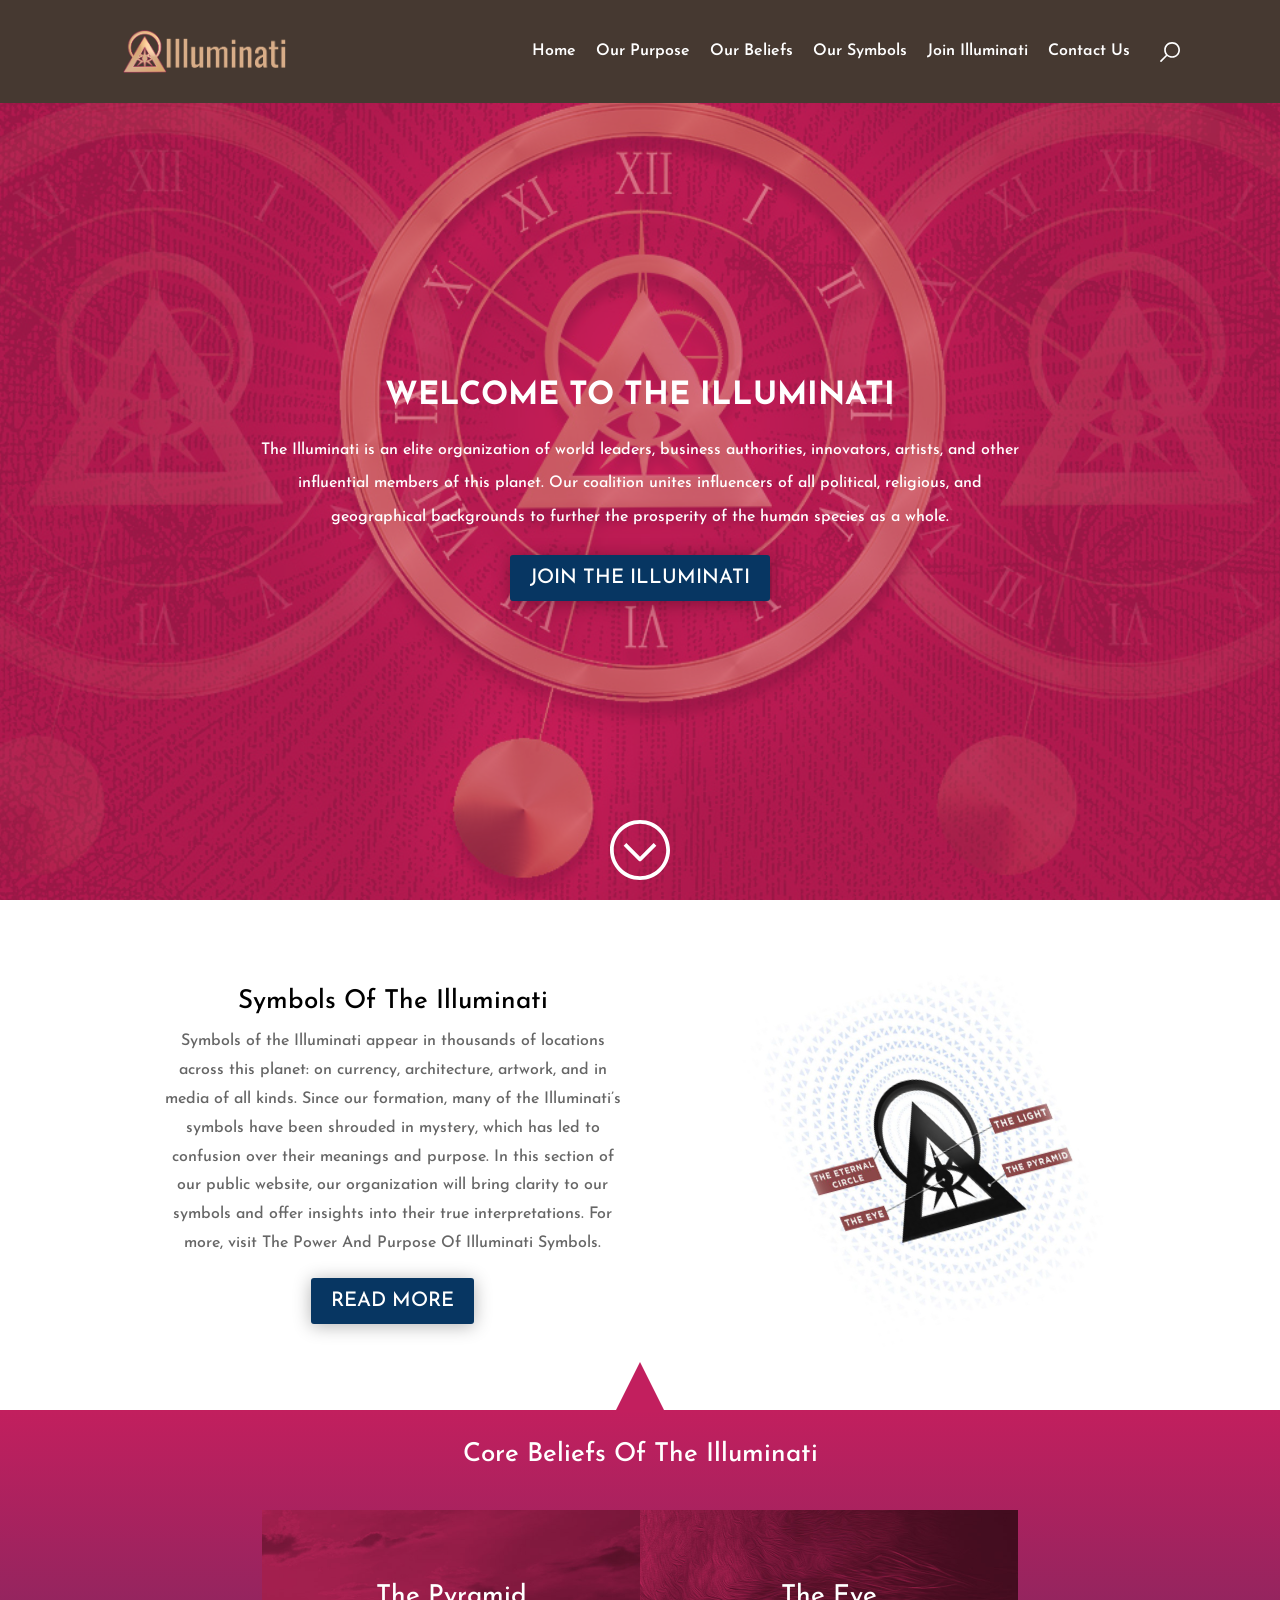
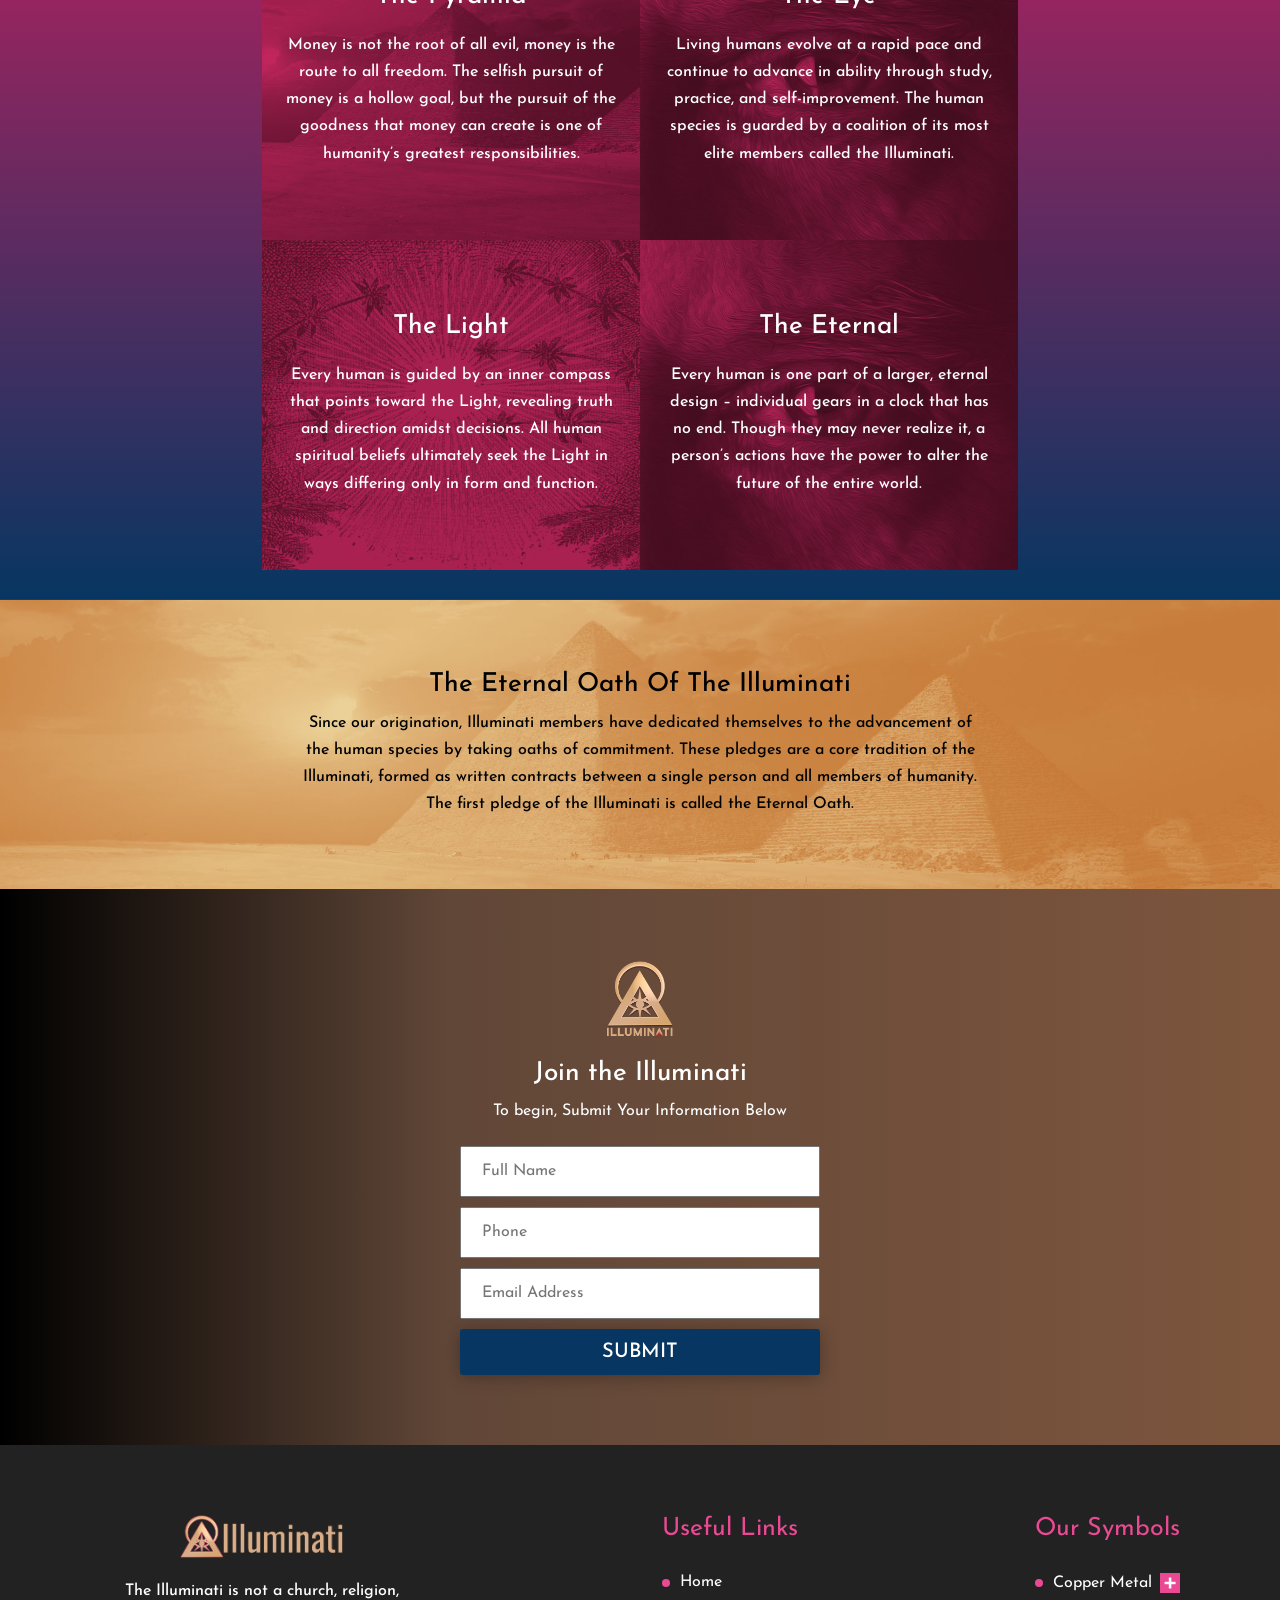
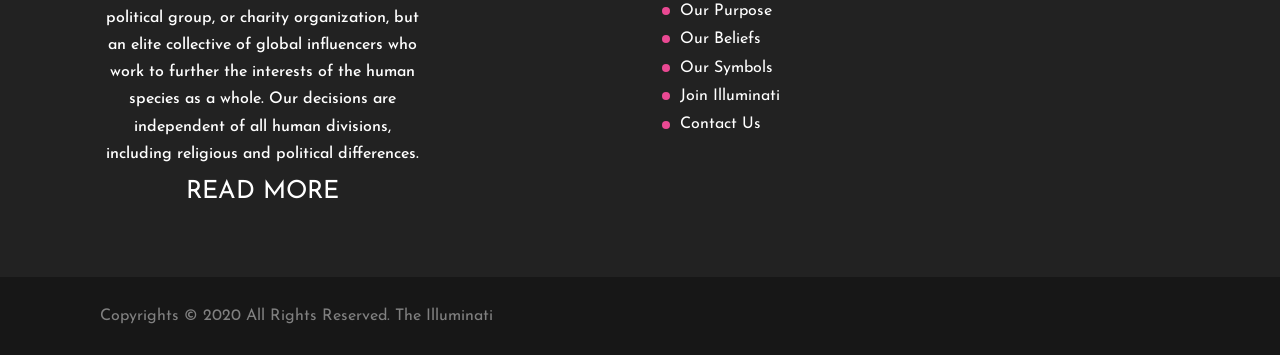
==== index.html @ b87a71ea "mass" ====
<!DOCTYPE html>
<html lang="ru-RU">
  <head>
    <meta charset="utf-8">
    <title>Главная страница</title><!--[if IE]>
    <meta http-equiv="X-UA-Compatible" content="IE = edge"><![endif]-->
    <meta name="viewport" content="width=device-width,initial-scale=1">
    <meta name="keywords" content="">
    <link href="https://fonts.googleapis.com/css2?family=Josefin+Sans:wght@400;500;600;700&amp;display=swap" rel="stylesheet">
    <link rel="stylesheet" type="text/css" href="static/css/styles.min.css"><!--[if lt IE 9]>
    <script src="https://cdnjs.cloudflare.com/ajax/libs/html5shiv/3.7.3/html5shiv-printshiv.min.js"></script><![endif]-->
  </head>
  <body class="index-page">
    <div class="wrapper">
      <header class="header">
        <div class="container">
          <div class="header-wrapper df df-sp"><a class="logo" href=""><img src="static/images/general/logo.png" alt=""></a>
            <div class="header-right df">
              <div class="form-search__wrapper">
                <form class="form-search">
                  <input type="search" method="get" title="Search for:" placeholder="Search …">
                </form><span class="form-search__close">&#9932;</span>
              </div>
              <div class="nav-wrapper">
                <nav class="nav">
                  <ul>
                    <li><a href="#">Home</a></li>
                    <li><a href="#">Our Purpose</a></li>
                    <li><a href="#">Our Beliefs</a></li>
                    <li class="drop-downLi"><a href="#">Our Symbols</a>
                      <ul class="drop-down">
                        <li><a href="#">Copper Metal</a></li>
                        <li><a href="#">Rhodium</a></li>
                        <li><a href="#">Gold</a></li>
                        <li><a href="#">The Owl</a></li>
                        <li><a href="#">Ouroboros</a></li>
                        <li><a href="#">The Pendulum</a></li>
                        <li><a href="#">The Obelisk</a></li>
                        <li><a href="#">The Crossed Keys</a></li>
                        <li><a href="#">The Eternal Circle</a></li>
                        <li><a href="#">The Light</a></li>
                        <li><a href="#">The Eye</a></li>
                        <li><a href="#">Pyramid</a></li>
                      </ul>
                    </li>
                    <li><a href="#">Join Illuminati</a></li>
                    <li><a href="#">Contact Us</a></li>
                  </ul>
                </nav>
              </div>
              <div class="search">
                <div class="search-img">
                  <svg class="svg-sprite-icon icon-search search-icon">
                    <use xlink:href="static/images/svg/symbol/sprite.svg#search"></use>
                  </svg>
                </div>
              </div>
            </div>
          </div>
        </div>
      </header>
      <div class="content">
        <section class="s-banner">
          <div class="container">
            <div class="banner">
              <h1 class="banner-title">WELCOME TO THE ILLUMINATI</h1>
              <h2 class="banner-descr">The Illuminati is an elite organization of world leaders, business authorities, innovators, artists, and other influential members of this planet. Our coalition unites influencers of all political, religious, and geographical backgrounds to further the prosperity of the human species as a whole.</h2><a class="btn banner-btn" href="#">Join The Illuminati</a>
              <div class="banner-bottom"><a class="banner-bottom__link" href="#fabout">
                  <svg class="svg-sprite-icon icon-down banner-bottom__icon">
                    <use xlink:href="static/images/svg/symbol/sprite.svg#down"></use>
                  </svg></a></div>
            </div>
          </div>
        </section>
        <section class="s-fabout" id="fabout">
          <div class="container">
            <div class="fabout df">
              <div class="fabout-left">
                <h2 class="sec-title">Symbols Of The Illuminati</h2>
                <p>Symbols of the Illuminati appear in thousands of locations across this planet: on currency, architecture, artwork, and in media of all kinds. Since our formation, many of the Illuminati’s symbols have been shrouded in mystery, which has led to confusion over their meanings and purpose. In this section of our public website, our organization will bring clarity to our symbols and offer insights into their true interpretations. For more, visit The Power And Purpose Of Illuminati Symbols.</p><a class="btn" href="#">Read More</a>
              </div>
              <div class="fabout-right"><img src="static/images/general/fabout.jpg" alt=""></div>
            </div>
          </div>
        </section>
        <section class="s-core">
          <div class="container">
            <div class="core">
              <h2 class="sec-title sec-title__w">Core Beliefs Of The Illuminati</h2>
              <div class="core-items">
                <div class="core-item">
                  <div class="core-item__img"><img src="static/images/general/c1.jpg" alt=""></div>
                  <div class="core-item__text"><span class="sec-title">The Pyramid</span>
                    <p>Money is not the root of all evil, money is the route to all freedom. The selfish pursuit of money is a hollow goal, but the pursuit of the goodness that money can create is one of humanity’s greatest responsibilities.</p>
                  </div>
                </div>
                <div class="core-item">
                  <div class="core-item__img"><img src="static/images/general/c2.jpg" alt=""></div>
                  <div class="core-item__text"><span class="sec-title">The Eye</span>
                    <p>Living humans evolve at a rapid pace and continue to advance in ability through study, practice, and self-improvement. The human species is guarded by a coalition of its most elite members called the Illuminati.</p>
                  </div>
                </div>
                <div class="core-item">
                  <div class="core-item__img"><img src="static/images/general/c3.jpg" alt=""></div>
                  <div class="core-item__text"><span class="sec-title">The Light</span>
                    <p>Every human is guided by an inner compass that points toward the Light, revealing truth and direction amidst decisions. All human spiritual beliefs ultimately seek the Light in ways differing only in form and function.</p>
                  </div>
                </div>
                <div class="core-item">
                  <div class="core-item__img"><img src="static/images/general/c2.jpg" alt=""></div>
                  <div class="core-item__text"><span class="sec-title">The Eternal</span>
                    <p>Every human is one part of a larger, eternal design – individual gears in a clock that has no end. Though they may never realize it, a person’s actions have the power to alter the future of the entire world.</p>
                  </div>
                </div>
              </div>
            </div>
          </div>
        </section>
        <section class="s-fpiramid">
          <div class="container">
            <div class="piramid">
              <h2 class="sec-title">The Eternal Oath Of The Illuminati</h2>
              <p>Since our origination, Illuminati members have dedicated themselves to the advancement of the human species by taking oaths of commitment. These pledges are a core tradition of the Illuminati, formed as written contracts between a single person and all members of humanity. The first pledge of the Illuminati is called the Eternal Oath.</p>
            </div>
          </div>
        </section>
        <section class="s-fform">
          <div class="container">
            <div class="fform">
              <div class="fform-img"><img src="static/images/general/logoS.png" alt=""></div>
              <h2 class="sec-title">Join the Illuminati</h2>
              <p>To begin, Submit Your Information Below</p>
              <form class="test-form">
                <div class="test-form__wrapper">
                  <div class="test-form__inputs">
                    <input class="input-text" type="text" name="nameFF" placeholder="Full Name">
                  </div>
                  <div class="test-form__inputs">
                    <input class="input-text validate" type="text" name="telFF" placeholder="Phone">
                  </div>
                  <div class="test-form__inputs">
                    <input class="input-text" type="text" name="mailFF" placeholder="Email Address">
                  </div><a class="btn" href="#">submit</a>
                </div>
              </form>
            </div>
          </div>
        </section>
      </div>
      <footer class="footer">
        <div class="container">
          <div class="footer-top df df-sp">
            <div class="footer-block footer-block__text">
              <div class="logo footer-logo"><img src="static/images/general/logo.png" alt=""></div>
              <p>The Illuminati is not a church, religion, political group, or charity organization, but an elite collective of global influencers who work to further the interests of the human species as a whole. Our decisions are independent of all human divisions, including religious and political differences.</p><a class="read-more" href="#">read more</a>
            </div>
            <div class="footer-block"><span class="title">Useful Links</span>
              <ul>
                <li><a href="#"><span>Home</span></a></li>
                <li><a href="#">Our Purpose</a></li>
                <li><a href="#">Our Beliefs</a></li>
                <li><a href="#">Our Symbols</a></li>
                <li><a href="#">Join Illuminati</a></li>
                <li><a href="#">Contact Us</a></li>
              </ul>
            </div>
            <div class="footer-block"><span class="title">Our Symbols</span>
              <ul class="footer-block--ul1">
                <li class="footer-link-active"><a href="#"> <span>Copper Metal</span></a><span class="foooter-more">+</span></li>
                <li><a href="#">Rhodium</a></li>
                <li><a href="#">Gold</a></li>
                <li><a href="#">The Owl</a></li>
                <li><a href="#">Ouroboros</a></li>
                <li><a href="#">The Pendulum</a></li>
                <li><a href="#">The Obelisk</a></li>
                <li><a href="#">The Crossed Keys</a></li>
                <li><a href="#">The Eternal Circle</a></li>
                <li><a href="#">The Light</a></li>
                <li><a href="#">The Eye</a></li>
                <li><a href="#">Pyramid</a></li>
              </ul>
            </div>
          </div>
        </div>
        <div class="footer-bottom">
          <div class="container"><span class="footer-bottom__copy">Copyrights © 2020 All Rights Reserved. The Illuminati</span></div>
        </div>
      </footer>
    </div>
    <script src="static/js/jquery-3.3.1.min.js"></script>
    <script src="static/js/libs.min.js"></script>
    <script src="static/js/main.js"></script>
  </body>
</html>
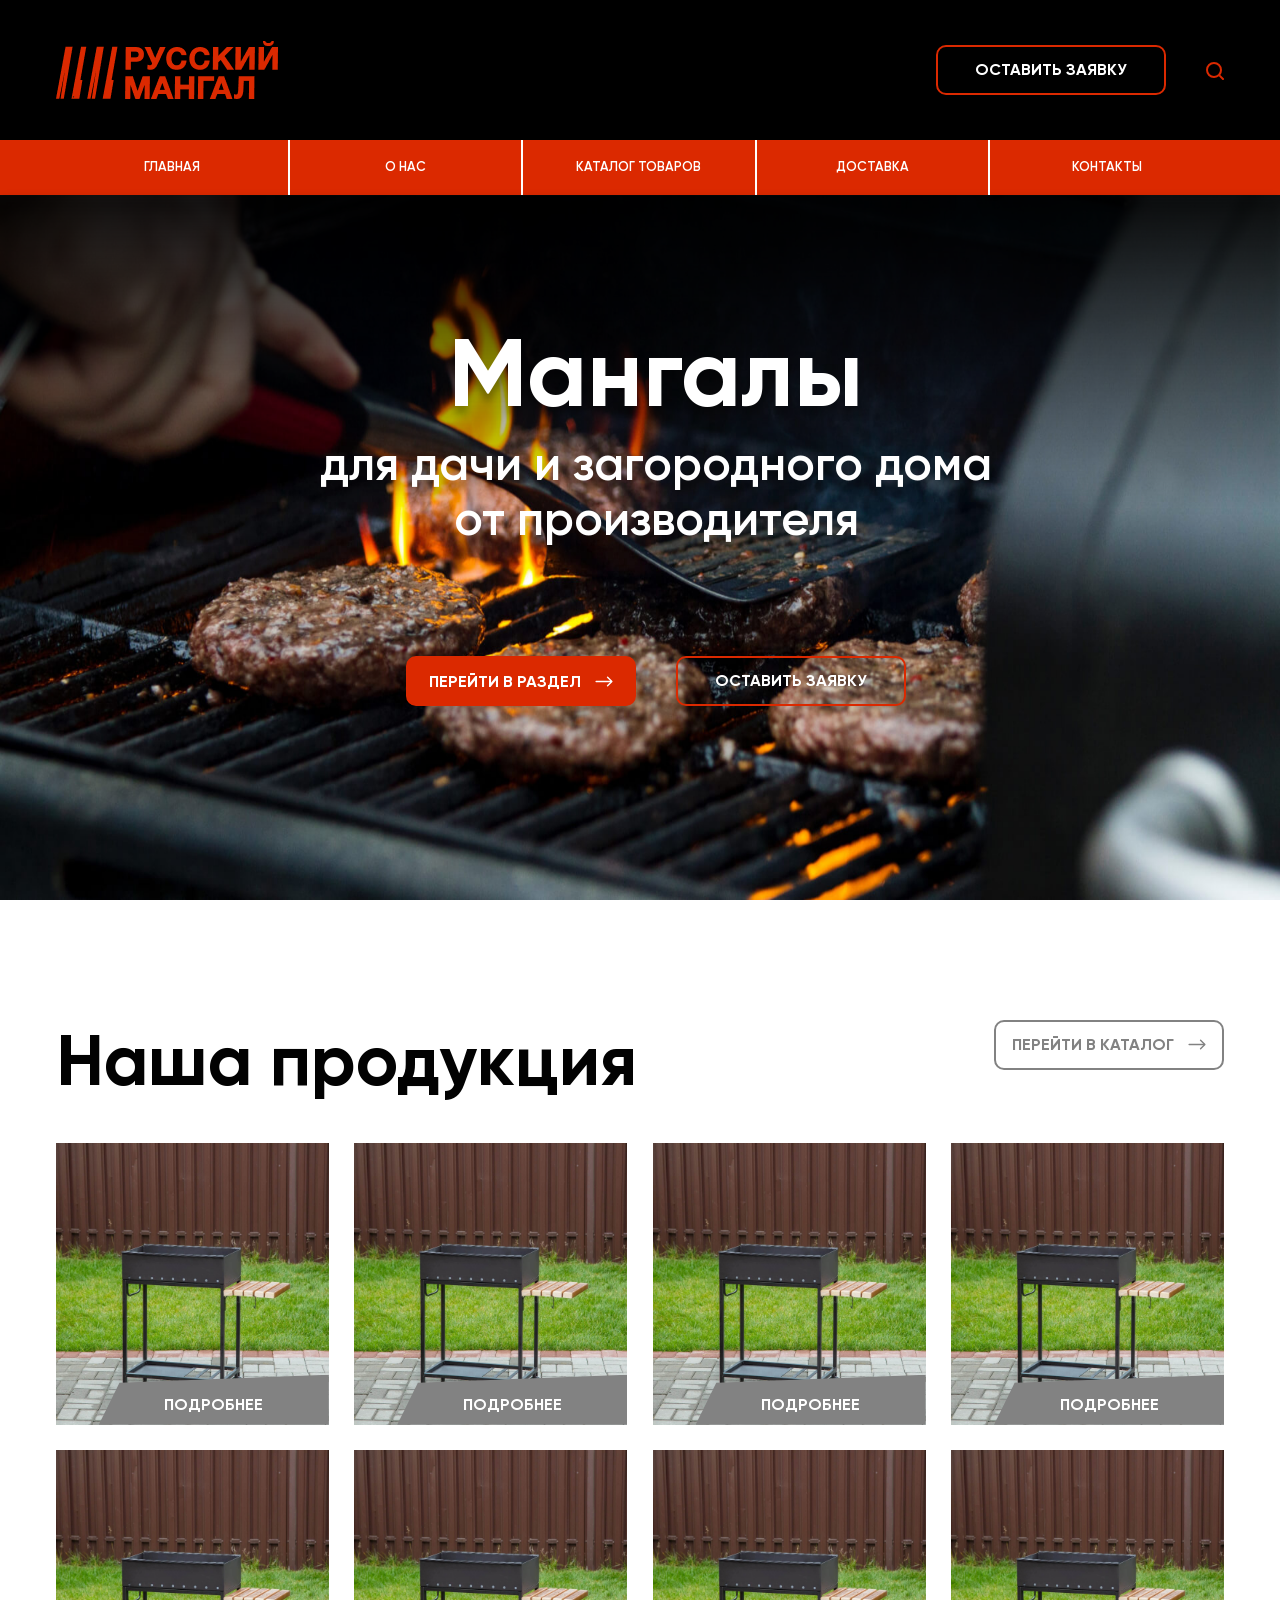
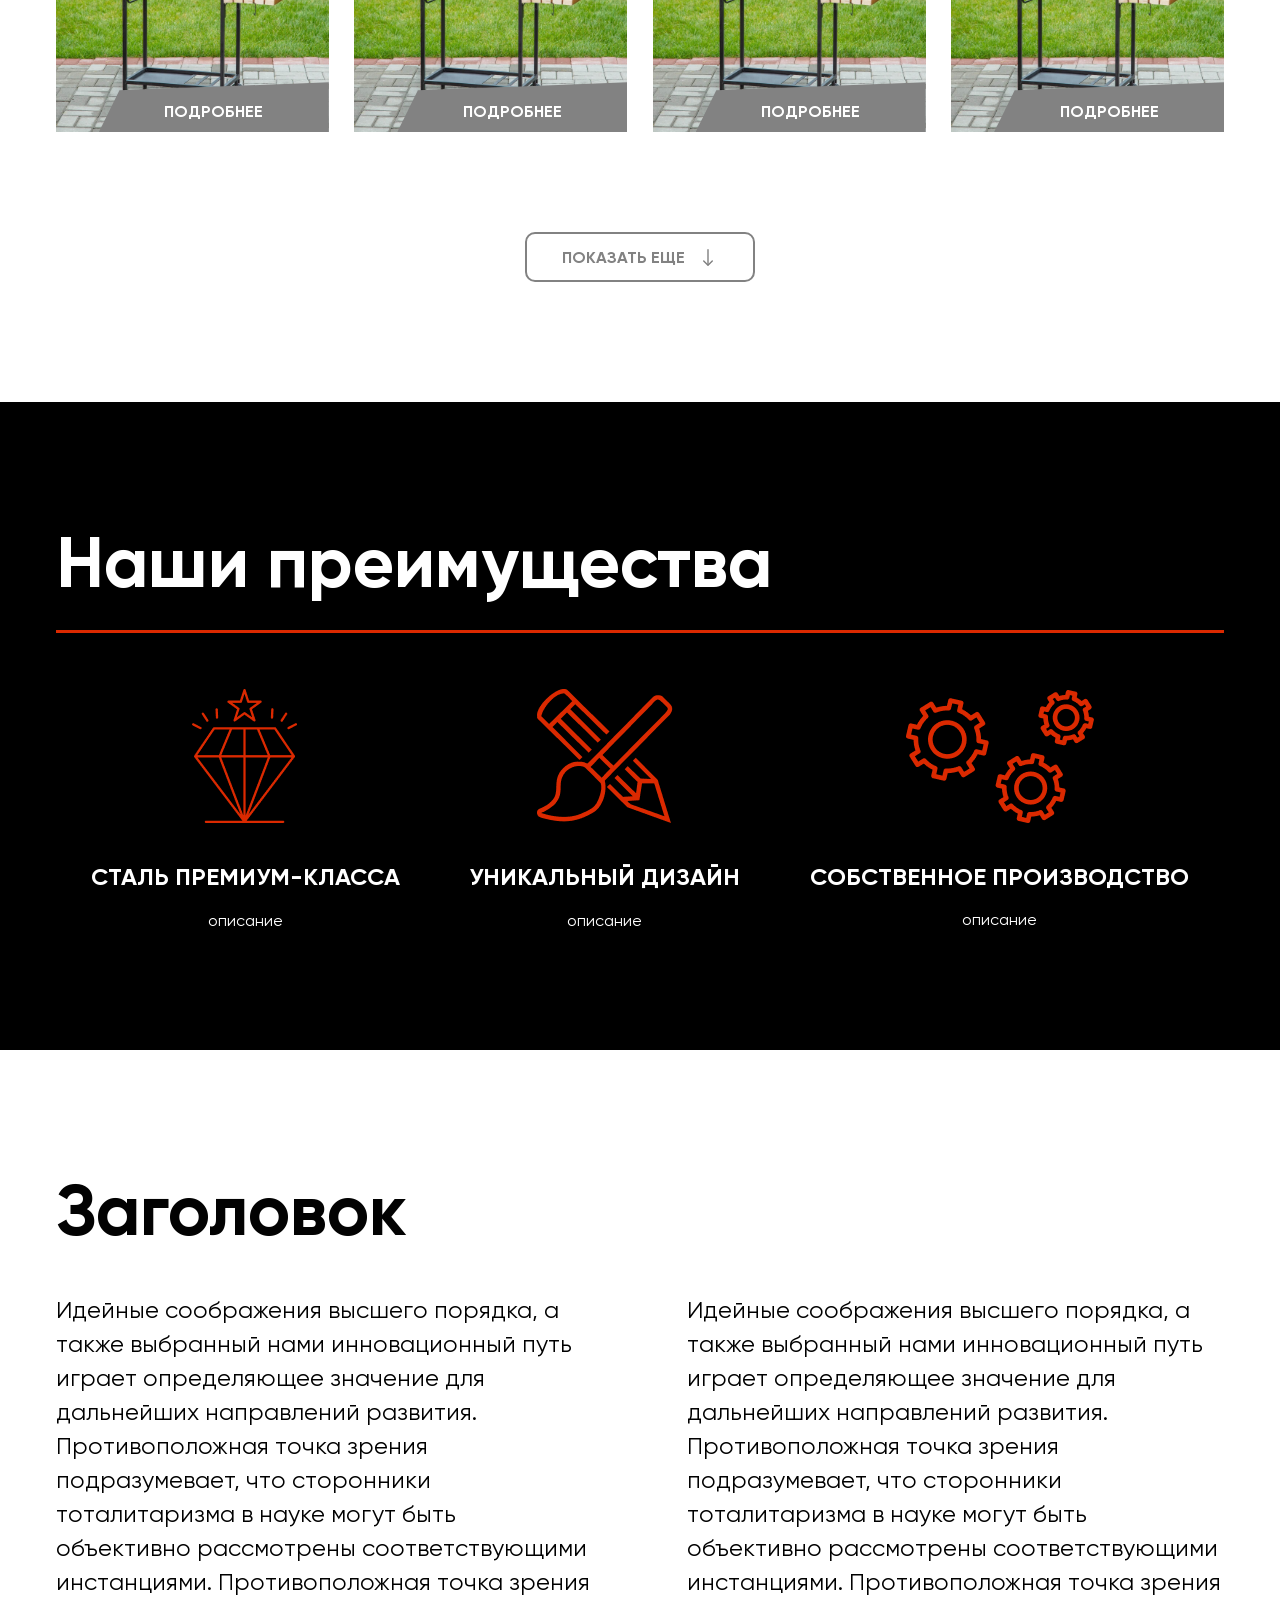
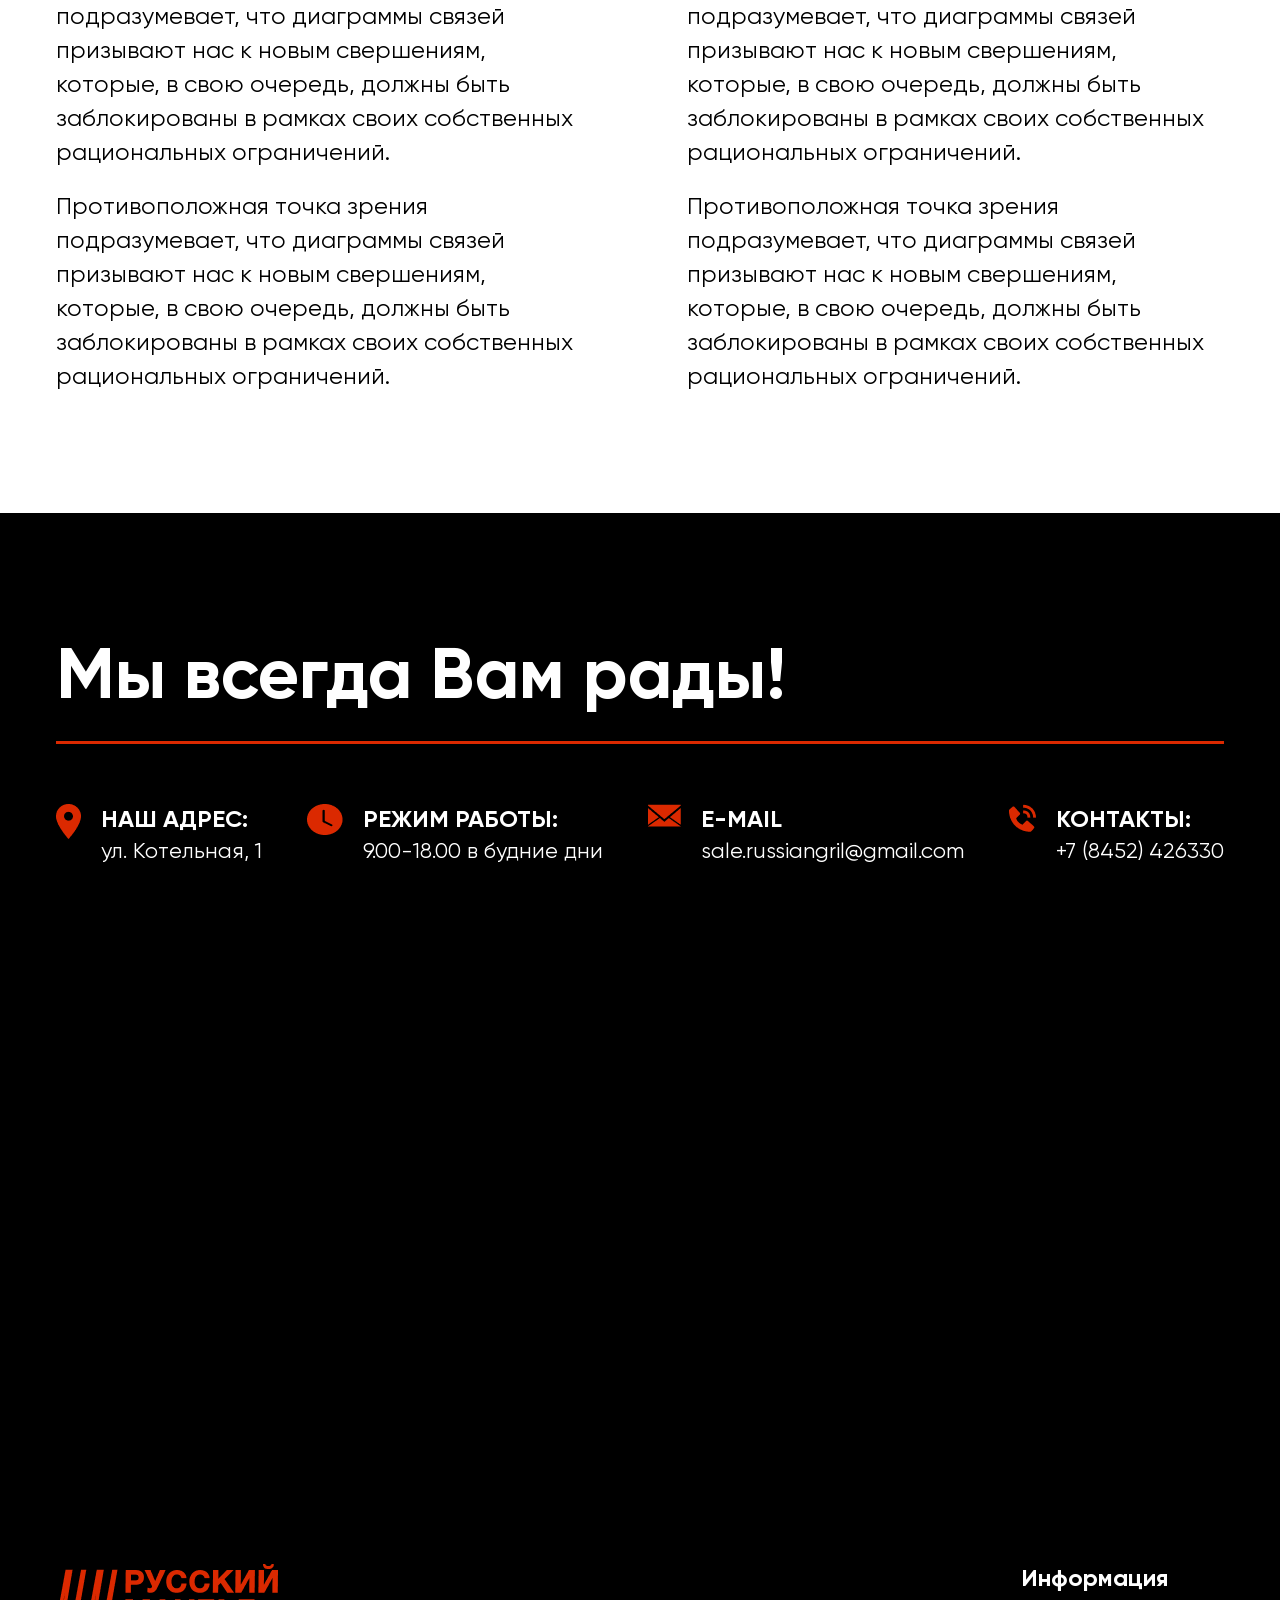
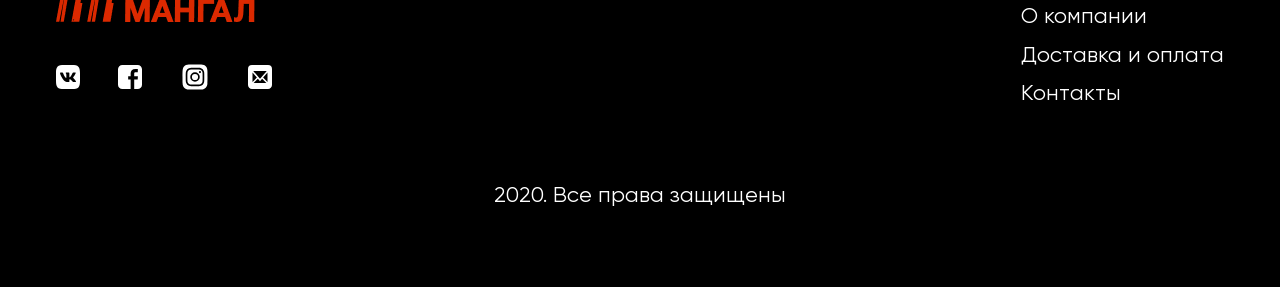
==== commit 525d1d13: "mangal" ====
--- a/index.html
+++ b/index.html
@@ -6,7 +6,6 @@
     <meta http-equiv="X-UA-Compatible" content="IE = edge"><![endif]-->
     <meta name="viewport" content="width=device-width,initial-scale=1">
     <meta name="keywords" content="">
-    <link href="https://fonts.googleapis.com/css2?family=Josefin+Sans:wght@400;500;600;700&amp;display=swap" rel="stylesheet">
     <link rel="stylesheet" type="text/css" href="static/css/styles.min.css"><!--[if lt IE 9]>
     <script src="https://cdnjs.cloudflare.com/ajax/libs/html5shiv/3.7.3/html5shiv-printshiv.min.js"></script><![endif]-->
   </head>
@@ -14,178 +13,218 @@
     <div class="wrapper">
       <header class="header">
         <div class="container">
-          <div class="header-wrapper df df-sp"><a class="logo" href=""><img src="static/images/general/logo.png" alt=""></a>
-            <div class="header-right df">
+          <div class="header-top df df-sp"><a class="logo" href="#"><img src="static/images/general/logo.png" alt=""></a>
+            <div class="header-top__wrapper df"><a class="btn btn-border popup-modal" href="#test-modal">Оставить заявку</a>
               <div class="form-search__wrapper">
                 <form class="form-search">
-                  <input type="search" method="get" title="Search for:" placeholder="Search …">
+                  <input type="search" method="get" title="Что вы ищете?" placeholder="Что вы ищете?">
                 </form><span class="form-search__close">&#9932;</span>
               </div>
-              <div class="nav-wrapper">
-                <nav class="nav">
-                  <ul>
-                    <li><a href="#">Home</a></li>
-                    <li><a href="#">Our Purpose</a></li>
-                    <li><a href="#">Our Beliefs</a></li>
-                    <li class="drop-downLi"><a href="#">Our Symbols</a>
+              <div class="search">
+                <svg class="svg-sprite-icon icon-search search-icon">
+                  <use xlink:href="static/images/svg/symbol/sprite.svg#search"></use>
+                </svg>
+              </div>
+            </div>
+          </div>
+        </div>
+        <div class="header-bottom">
+          <div class="container">
+            <div class="sandwich"><span class="sandwich-line"></span></div>
+            <div class="nav-wrapper">
+              <nav class="nav">
+                <ul>
+                  <li><a href="#">главная</a></li>
+                  <li><a href="#">О НАС</a></li>
+                  <li><a href="#">КАТАЛОГ ТОВАРОВ</a>
+                    <div class="drop-down__wrapper">
                       <ul class="drop-down">
-                        <li><a href="#">Copper Metal</a></li>
-                        <li><a href="#">Rhodium</a></li>
-                        <li><a href="#">Gold</a></li>
-                        <li><a href="#">The Owl</a></li>
-                        <li><a href="#">Ouroboros</a></li>
-                        <li><a href="#">The Pendulum</a></li>
-                        <li><a href="#">The Obelisk</a></li>
-                        <li><a href="#">The Crossed Keys</a></li>
-                        <li><a href="#">The Eternal Circle</a></li>
-                        <li><a href="#">The Light</a></li>
-                        <li><a href="#">The Eye</a></li>
-                        <li><a href="#">Pyramid</a></li>
+                        <li><a href="#">мангалы</a></li>
+                        <li><a href="#">коптильни</a></li>
+                        <li><a href="#">печи барбекю</a></li>
+                        <li><a href="#">гриль</a></li>
+                        <li><a href="#">садовая мебель</a></li>
+                        <li><a href="#">аксессуары</a></li>
                       </ul>
-                    </li>
-                    <li><a href="#">Join Illuminati</a></li>
-                    <li><a href="#">Contact Us</a></li>
-                  </ul>
-                </nav>
-              </div>
-              <div class="search">
-                <div class="search-img">
-                  <svg class="svg-sprite-icon icon-search search-icon">
-                    <use xlink:href="static/images/svg/symbol/sprite.svg#search"></use>
-                  </svg>
-                </div>
-              </div>
+                    </div>
+                  </li>
+                  <li><a href="#">доставка</a></li>
+                  <li><a href="#">контакты</a></li>
+                </ul>
+              </nav>
             </div>
           </div>
         </div>
       </header>
       <div class="content">
         <section class="s-banner">
-          <div class="container">
-            <div class="banner">
-              <h1 class="banner-title">WELCOME TO THE ILLUMINATI</h1>
-              <h2 class="banner-descr">The Illuminati is an elite organization of world leaders, business authorities, innovators, artists, and other influential members of this planet. Our coalition unites influencers of all political, religious, and geographical backgrounds to further the prosperity of the human species as a whole.</h2><a class="btn banner-btn" href="#">Join The Illuminati</a>
-              <div class="banner-bottom"><a class="banner-bottom__link" href="#fabout">
-                  <svg class="svg-sprite-icon icon-down banner-bottom__icon">
-                    <use xlink:href="static/images/svg/symbol/sprite.svg#down"></use>
+          <div class="banner">
+            <div class="container">
+              <div class="banner-wrapper">
+                <h1 class="sec-title">Мангалы</h1>
+                <h2 class="sec-subTitle">для дачи и загородного дома от производителя</h2>
+                <div class="banner-buttons df"><a class="btn btn-red" href="#"><span>Перейти в раздел</span>
+                    <svg class="svg-sprite-icon icon-ar banner-btnI">
+                      <use xlink:href="static/images/svg/symbol/sprite.svg#ar"></use>
+                    </svg></a><a class="btn popup-modal" href="#test-modal">Оставить заявку</a></div>
+              </div>
+            </div>
+            <div class="js-banner-slider">
+              <div class="banner-slide"><img class="banner-slide--d" src="static/images/general/banner.jpg" alt=""><img class="banner-slide--t" src="static/images/general/bannerT.jpg" alt=""></div>
+              <div class="banner-slide"><img src="static/images/general/banner2.jpg" alt=""></div>
+              <div class="banner-slide"><img src="static/images/general/banner.jpg" alt=""></div>
+            </div>
+          </div>
+        </section>
+        <section class="s-ourProd">
+          <div class="container">
+            <div class="ourProd">
+              <div class="ourProd-titles df df-sp">
+                <h2 class="sec-title">Наша продукция</h2><a class="btn btn-grey" href="#"> <span>Перейти в каталог</span>
+                  <svg class="svg-sprite-icon icon-ar btn-arrow">
+                    <use xlink:href="static/images/svg/symbol/sprite.svg#ar"></use>
+                  </svg></a>
+              </div>
+              <div class="ourProd-items gr">
+                <div class="ourProd-item">
+                  <div class="ourProd-item__img"><img src="static/images/general/testPic.jpg" alt=""></div><a class="btn btn-clip" href="#">ПОДРОБНЕЕ</a>
+                </div>
+                <div class="ourProd-item">
+                  <div class="ourProd-item__img"><img src="static/images/general/testPic.jpg" alt=""></div><a class="btn btn-clip" href="#">ПОДРОБНЕЕ</a>
+                </div>
+                <div class="ourProd-item">
+                  <div class="ourProd-item__img"><img src="static/images/general/testPic.jpg" alt=""></div><a class="btn btn-clip" href="#">ПОДРОБНЕЕ</a>
+                </div>
+                <div class="ourProd-item">
+                  <div class="ourProd-item__img"><img src="static/images/general/testPic.jpg" alt=""></div><a class="btn btn-clip" href="#">ПОДРОБНЕЕ</a>
+                </div>
+                <div class="ourProd-item">
+                  <div class="ourProd-item__img"><img src="static/images/general/testPic.jpg" alt=""></div><a class="btn btn-clip" href="#">ПОДРОБНЕЕ</a>
+                </div>
+                <div class="ourProd-item">
+                  <div class="ourProd-item__img"><img src="static/images/general/testPic.jpg" alt=""></div><a class="btn btn-clip" href="#">ПОДРОБНЕЕ</a>
+                </div>
+                <div class="ourProd-item">
+                  <div class="ourProd-item__img"><img src="static/images/general/testPic.jpg" alt=""></div><a class="btn btn-clip" href="#">ПОДРОБНЕЕ</a>
+                </div>
+                <div class="ourProd-item">
+                  <div class="ourProd-item__img"><img src="static/images/general/testPic.jpg" alt=""></div><a class="btn btn-clip" href="#">ПОДРОБНЕЕ</a>
+                </div>
+              </div>
+              <div class="ourProd-btn df"><a class="btn btn-grey" href="#"> <span>Показать еще</span>
+                  <svg class="svg-sprite-icon icon-ar btn-arrow btn-arrowR">
+                    <use xlink:href="static/images/svg/symbol/sprite.svg#ar"></use>
                   </svg></a></div>
             </div>
           </div>
         </section>
-        <section class="s-fabout" id="fabout">
-          <div class="container">
-            <div class="fabout df">
-              <div class="fabout-left">
-                <h2 class="sec-title">Symbols Of The Illuminati</h2>
-                <p>Symbols of the Illuminati appear in thousands of locations across this planet: on currency, architecture, artwork, and in media of all kinds. Since our formation, many of the Illuminati’s symbols have been shrouded in mystery, which has led to confusion over their meanings and purpose. In this section of our public website, our organization will bring clarity to our symbols and offer insights into their true interpretations. For more, visit The Power And Purpose Of Illuminati Symbols.</p><a class="btn" href="#">Read More</a>
-              </div>
-              <div class="fabout-right"><img src="static/images/general/fabout.jpg" alt=""></div>
-            </div>
-          </div>
-        </section>
-        <section class="s-core">
-          <div class="container">
-            <div class="core">
-              <h2 class="sec-title sec-title__w">Core Beliefs Of The Illuminati</h2>
-              <div class="core-items">
-                <div class="core-item">
-                  <div class="core-item__img"><img src="static/images/general/c1.jpg" alt=""></div>
-                  <div class="core-item__text"><span class="sec-title">The Pyramid</span>
-                    <p>Money is not the root of all evil, money is the route to all freedom. The selfish pursuit of money is a hollow goal, but the pursuit of the goodness that money can create is one of humanity’s greatest responsibilities.</p>
+        <section class="s-adva bl">
+          <div class="container">
+            <div class="adva">
+              <div class="adva-titles bb">
+                <h2 class="sec-title sec-title__w">Наши преимущества</h2>
+              </div>
+              <div class="adva-items df">
+                <div class="adva-item">
+                  <div class="adva-item__img"><img src="static/images/general/a1.png" alt=""></div><span class="title">Сталь премиум-класса</span>
+                  <p>описание</p>
+                </div>
+                <div class="adva-item">
+                  <div class="adva-item__img"><img src="static/images/general/a2.png" alt=""></div><span class="title">уникальный дизайн</span>
+                  <p>описание</p>
+                </div>
+                <div class="adva-item">
+                  <div class="adva-item__img"><img src="static/images/general/a3.png" alt=""></div><span class="title">собственное производство</span>
+                  <p>описание</p>
+                </div>
+              </div>
+            </div>
+          </div>
+        </section>
+        <section class="s-aboutFront">
+          <div class="container">
+            <div class="aboutFront">
+              <h2 class="sec-title">Заголовок</h2>
+              <div class="aboutFront-descr df df-sp">
+                <div class="aboutFront-block">
+                  <p>Идейные соображения высшего порядка, а также выбранный нами инновационный путь играет определяющее значение для дальнейших направлений развития. Противоположная точка зрения подразумевает, что сторонники тоталитаризма в науке могут быть объективно рассмотрены соответствующими инстанциями. Противоположная точка зрения подразумевает, что диаграммы связей призывают нас к новым свершениям, которые, в свою очередь, должны быть заблокированы в рамках своих собственных рациональных ограничений.</p>
+                  <p>Противоположная точка зрения подразумевает, что диаграммы связей призывают нас к новым свершениям, которые, в свою очередь, должны быть заблокированы в рамках своих собственных рациональных ограничений.</p>
+                </div>
+                <div class="aboutFront-block">
+                  <p>Идейные соображения высшего порядка, а также выбранный нами инновационный путь играет определяющее значение для дальнейших направлений развития. Противоположная точка зрения подразумевает, что сторонники тоталитаризма в науке могут быть объективно рассмотрены соответствующими инстанциями. Противоположная точка зрения подразумевает, что диаграммы связей призывают нас к новым свершениям, которые, в свою очередь, должны быть заблокированы в рамках своих собственных рациональных ограничений.</p>
+                  <p>Противоположная точка зрения подразумевает, что диаграммы связей призывают нас к новым свершениям, которые, в свою очередь, должны быть заблокированы в рамках своих собственных рациональных ограничений.</p>
+                </div>
+              </div>
+            </div>
+          </div>
+        </section>
+        <section class="s-contacts bl">
+          <div class="container">
+            <div class="contacts">
+              <div class="contacts-titles bb">
+                <h2 class="sec-title sec-title__w">Мы всегда Вам рады!</h2>
+              </div>
+              <div class="contacts-info df df-sp">
+                <div class="contacts-item">
+                  <div class="contacts-item__img"><img src="static/images/general/loc.png" alt=""></div>
+                  <div class="contacts-item__text"><span class="tiitle">Наш адрес:</span>
+                    <p class="decr">ул. Котельная, 1</p>
                   </div>
                 </div>
-                <div class="core-item">
-                  <div class="core-item__img"><img src="static/images/general/c2.jpg" alt=""></div>
-                  <div class="core-item__text"><span class="sec-title">The Eye</span>
-                    <p>Living humans evolve at a rapid pace and continue to advance in ability through study, practice, and self-improvement. The human species is guarded by a coalition of its most elite members called the Illuminati.</p>
+                <div class="contacts-item">
+                  <div class="contacts-item__img"><img src="static/images/general/time.png" alt=""></div>
+                  <div class="contacts-item__text"><span class="tiitle">режим работы:</span>
+                    <p class="decr descr-time">9.00-18.00 в будние дни</p>
                   </div>
                 </div>
-                <div class="core-item">
-                  <div class="core-item__img"><img src="static/images/general/c3.jpg" alt=""></div>
-                  <div class="core-item__text"><span class="sec-title">The Light</span>
-                    <p>Every human is guided by an inner compass that points toward the Light, revealing truth and direction amidst decisions. All human spiritual beliefs ultimately seek the Light in ways differing only in form and function.</p>
-                  </div>
-                </div>
-                <div class="core-item">
-                  <div class="core-item__img"><img src="static/images/general/c2.jpg" alt=""></div>
-                  <div class="core-item__text"><span class="sec-title">The Eternal</span>
-                    <p>Every human is one part of a larger, eternal design – individual gears in a clock that has no end. Though they may never realize it, a person’s actions have the power to alter the future of the entire world.</p>
-                  </div>
-                </div>
-              </div>
-            </div>
-          </div>
-        </section>
-        <section class="s-fpiramid">
-          <div class="container">
-            <div class="piramid">
-              <h2 class="sec-title">The Eternal Oath Of The Illuminati</h2>
-              <p>Since our origination, Illuminati members have dedicated themselves to the advancement of the human species by taking oaths of commitment. These pledges are a core tradition of the Illuminati, formed as written contracts between a single person and all members of humanity. The first pledge of the Illuminati is called the Eternal Oath.</p>
-            </div>
-          </div>
-        </section>
-        <section class="s-fform">
-          <div class="container">
-            <div class="fform">
-              <div class="fform-img"><img src="static/images/general/logoS.png" alt=""></div>
-              <h2 class="sec-title">Join the Illuminati</h2>
-              <p>To begin, Submit Your Information Below</p>
-              <form class="test-form">
-                <div class="test-form__wrapper">
-                  <div class="test-form__inputs">
-                    <input class="input-text" type="text" name="nameFF" placeholder="Full Name">
-                  </div>
-                  <div class="test-form__inputs">
-                    <input class="input-text validate" type="text" name="telFF" placeholder="Phone">
-                  </div>
-                  <div class="test-form__inputs">
-                    <input class="input-text" type="text" name="mailFF" placeholder="Email Address">
-                  </div><a class="btn" href="#">submit</a>
-                </div>
-              </form>
-            </div>
-          </div>
+                <div class="contacts-item">
+                  <div class="contacts-item__img"><img src="static/images/general/mail.png" alt=""></div>
+                  <div class="contacts-item__text"><span class="tiitle">e-mail</span><a class="decr decr-link" href="mailto:sale.russiangril@gmail.com">sale.russiangril@gmail.com</a></div>
+                </div>
+                <div class="contacts-item">
+                  <div class="contacts-item__img"><img src="static/images/general/phone.png" alt=""></div>
+                  <div class="contacts-item__text"><span class="tiitle">контакты:</span><a class="decr decr-link" href="tel:+78452426330">+7 (8452) 426330</a></div>
+                </div>
+              </div>
+            </div>
+          </div><iframe src="https://yandex.ru/map-widget/v1/?um=constructor%3A22551eb4e1112753aab31857ff1368d84257e462e6cd4fbe30153bb93b7a1a7a&amp;source=constructor" width="100%" height="500" frameborder="0"></iframe>
         </section>
       </div>
       <footer class="footer">
         <div class="container">
           <div class="footer-top df df-sp">
-            <div class="footer-block footer-block__text">
-              <div class="logo footer-logo"><img src="static/images/general/logo.png" alt=""></div>
-              <p>The Illuminati is not a church, religion, political group, or charity organization, but an elite collective of global influencers who work to further the interests of the human species as a whole. Our decisions are independent of all human divisions, including religious and political differences.</p><a class="read-more" href="#">read more</a>
-            </div>
-            <div class="footer-block"><span class="title">Useful Links</span>
+            <div class="footer-top__left">
+              <div class="logo"><img src="static/images/general/logo.png" alt=""></div>
+              <div class="footer-top__social"><a href="#">
+                  <svg class="svg-sprite-icon icon-vk footer-top__icon">
+                    <use xlink:href="static/images/svg/symbol/sprite.svg#vk"></use>
+                  </svg></a><a href="#">
+                  <svg class="svg-sprite-icon icon-face footer-top__icon">
+                    <use xlink:href="static/images/svg/symbol/sprite.svg#face"></use>
+                  </svg></a><a href="#">
+                  <svg class="svg-sprite-icon icon-inst footer-top__icon footer-top__inst">
+                    <use xlink:href="static/images/svg/symbol/sprite.svg#inst"></use>
+                  </svg></a><a href="#">
+                  <svg class="svg-sprite-icon icon-mm footer-top__icon">
+                    <use xlink:href="static/images/svg/symbol/sprite.svg#mm"></use>
+                  </svg></a></div>
+            </div>
+            <div class="footer-top__right"><span class="title">Информация</span>
               <ul>
-                <li><a href="#"><span>Home</span></a></li>
-                <li><a href="#">Our Purpose</a></li>
-                <li><a href="#">Our Beliefs</a></li>
-                <li><a href="#">Our Symbols</a></li>
-                <li><a href="#">Join Illuminati</a></li>
-                <li><a href="#">Contact Us</a></li>
+                <li><a href="#">О компании</a></li>
+                <li><a href="#">Доставка и оплата</a></li>
+                <li><a href="#">Контакты</a></li>
               </ul>
             </div>
-            <div class="footer-block"><span class="title">Our Symbols</span>
-              <ul class="footer-block--ul1">
-                <li class="footer-link-active"><a href="#"> <span>Copper Metal</span></a><span class="foooter-more">+</span></li>
-                <li><a href="#">Rhodium</a></li>
-                <li><a href="#">Gold</a></li>
-                <li><a href="#">The Owl</a></li>
-                <li><a href="#">Ouroboros</a></li>
-                <li><a href="#">The Pendulum</a></li>
-                <li><a href="#">The Obelisk</a></li>
-                <li><a href="#">The Crossed Keys</a></li>
-                <li><a href="#">The Eternal Circle</a></li>
-                <li><a href="#">The Light</a></li>
-                <li><a href="#">The Eye</a></li>
-                <li><a href="#">Pyramid</a></li>
-              </ul>
-            </div>
-          </div>
-        </div>
-        <div class="footer-bottom">
-          <div class="container"><span class="footer-bottom__copy">Copyrights © 2020 All Rights Reserved. The Illuminati</span></div>
+          </div>
+          <div class="footer-bottom df">
+            <p>2020. Все права защищены</p>
+          </div>
         </div>
       </footer>
+      <div class="mfp-hide mfp-inline-holder white-popup-block" id="test-modal">
+        <h2 class="sec-title">popup-modal" href="#test-modal2"</h2>
+      </div>
     </div>
     <script src="static/js/jquery-3.3.1.min.js"></script>
     <script src="static/js/libs.min.js"></script>
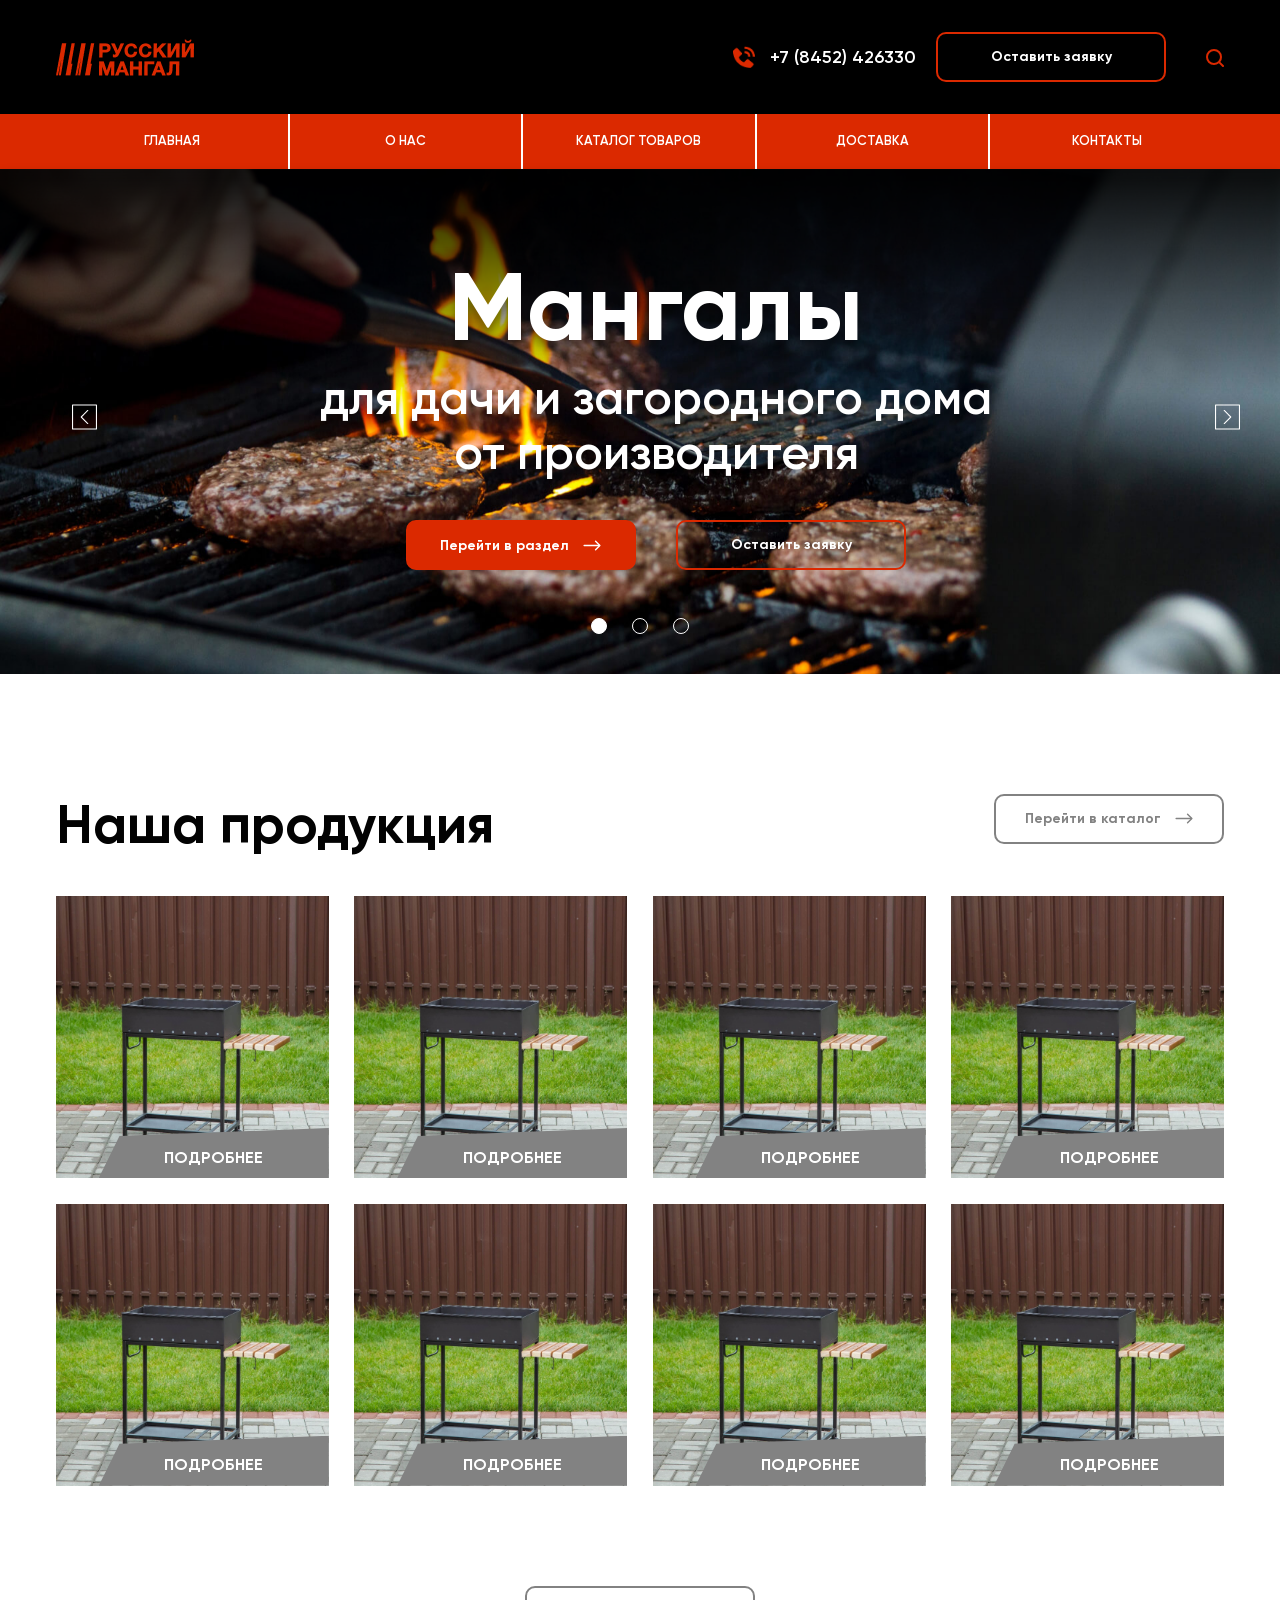
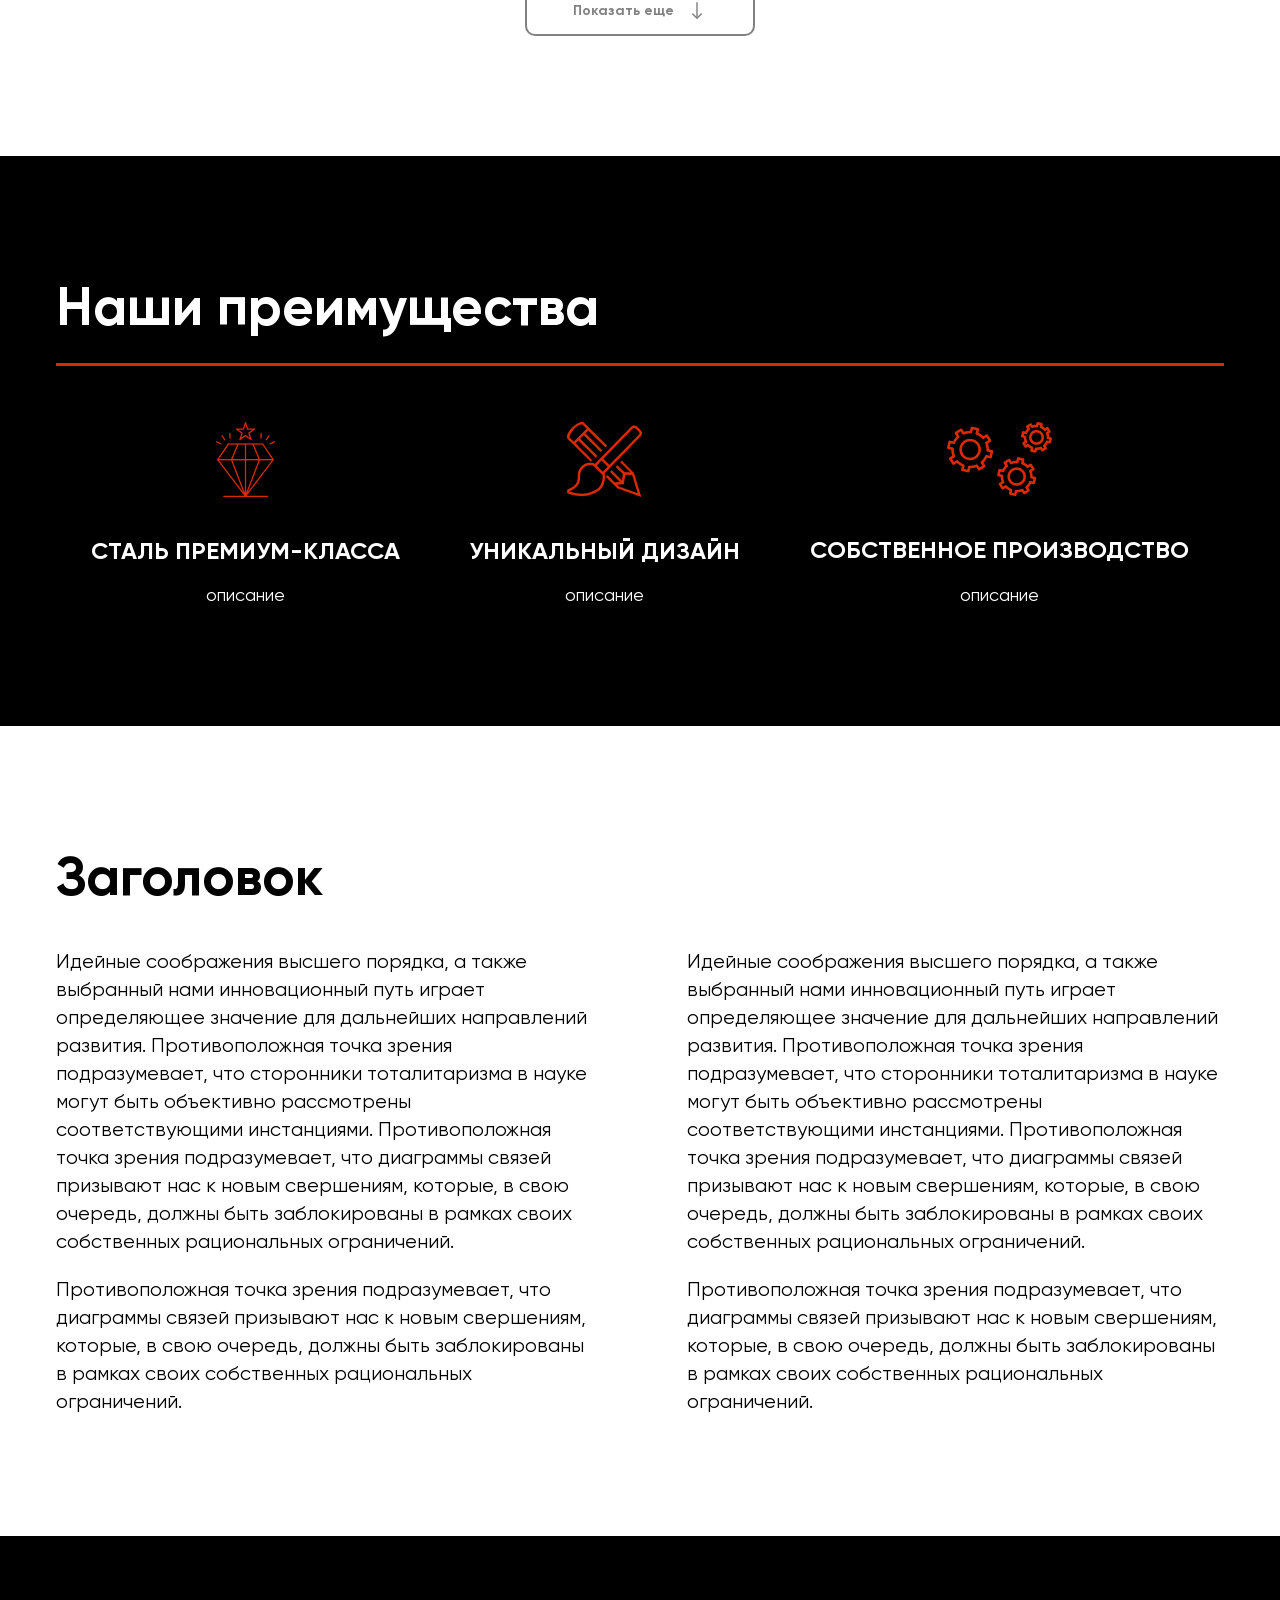
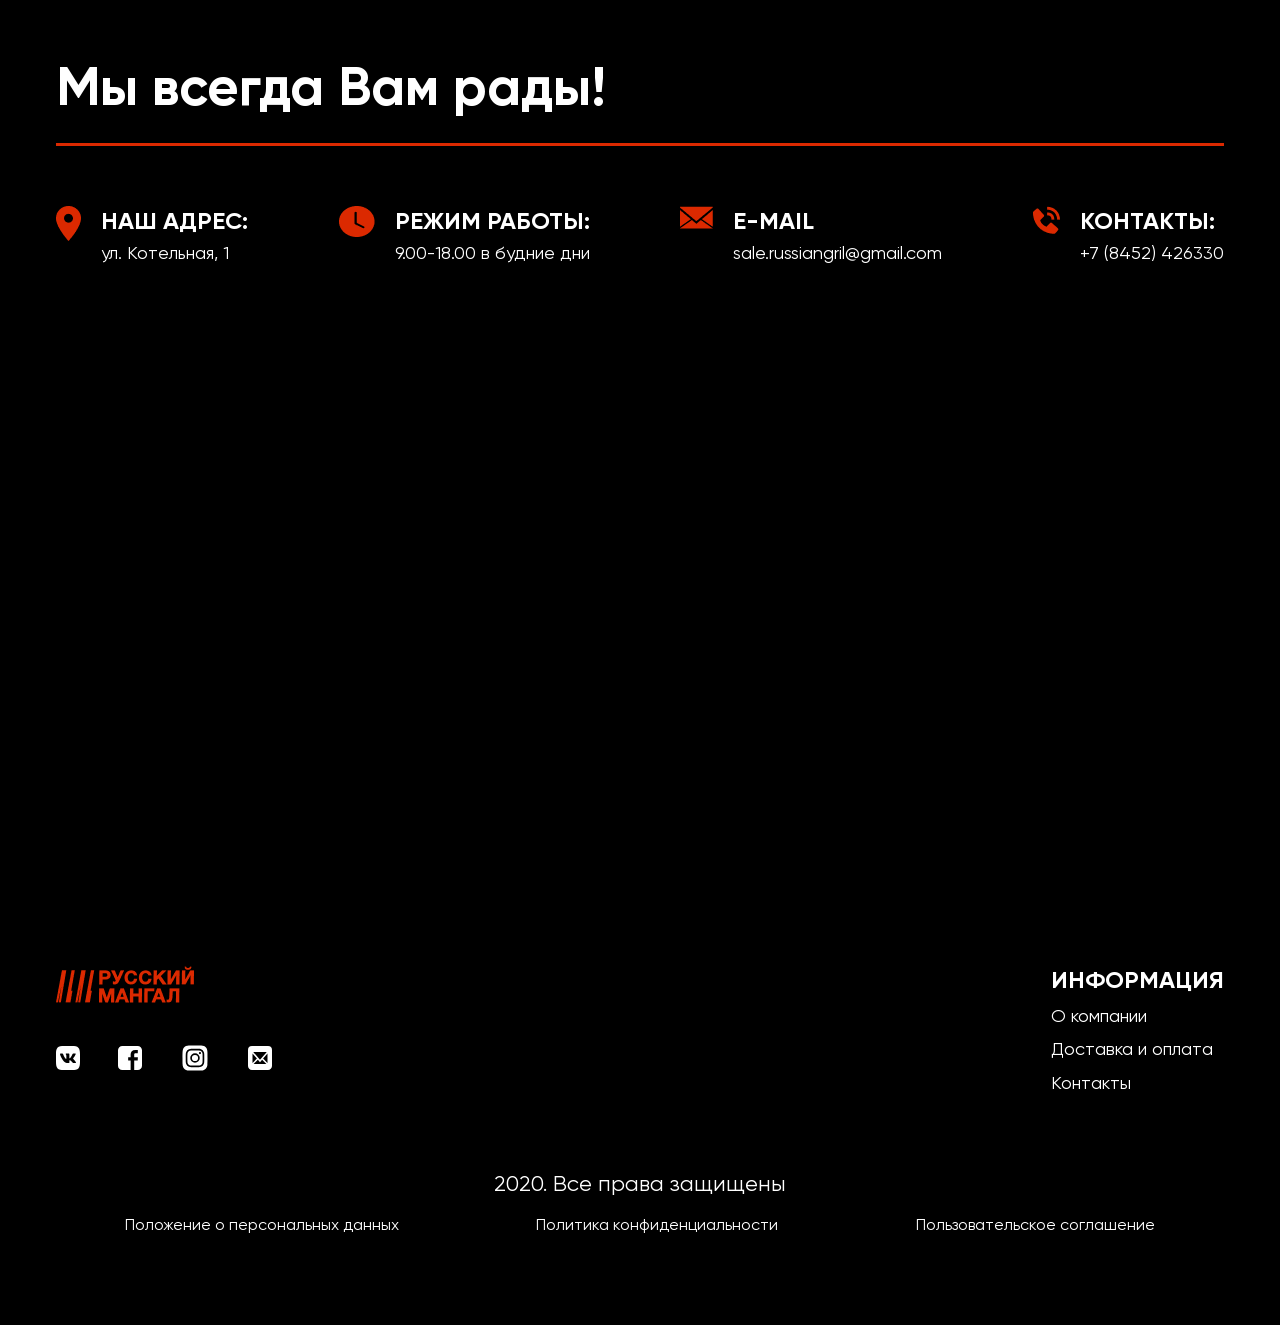
==== commit c1b17944: "man" ====
--- a/index.html
+++ b/index.html
@@ -13,17 +13,20 @@
     <div class="wrapper">
       <header class="header">
         <div class="container">
-          <div class="header-top df df-sp"><a class="logo" href="#"><img src="static/images/general/logo.png" alt=""></a>
-            <div class="header-top__wrapper df"><a class="btn btn-border popup-modal" href="#test-modal">Оставить заявку</a>
-              <div class="form-search__wrapper">
-                <form class="form-search">
-                  <input type="search" method="get" title="Что вы ищете?" placeholder="Что вы ищете?">
-                </form><span class="form-search__close">&#9932;</span>
-              </div>
-              <div class="search">
-                <svg class="svg-sprite-icon icon-search search-icon">
-                  <use xlink:href="static/images/svg/symbol/sprite.svg#search"></use>
-                </svg>
+          <div class="header-top df df-sp"><a class="logo" href="index.html"><img src="static/images/general/logo.png" alt=""></a>
+            <div class="header-top__info df">
+              <div class="header-top__phone"><a href="tel:+78452426330"><img src="static/images/general/phone.png" alt=""><span>+7 (8452) 426330</span></a></div>
+              <div class="header-top__wrapper df"><a class="btn btn-border popup-modal" href="#test-modal">Оставить заявку</a>
+                <div class="form-search__wrapper">
+                  <form class="form-search">
+                    <input type="search" method="get" title="Что вы ищете?" placeholder="Что вы ищете?">
+                  </form><span class="form-search__close">&#9932;</span>
+                </div>
+                <div class="search">
+                  <svg class="svg-sprite-icon icon-search search-icon">
+                    <use xlink:href="static/images/svg/symbol/sprite.svg#search"></use>
+                  </svg>
+                </div>
               </div>
             </div>
           </div>
@@ -34,12 +37,17 @@
             <div class="nav-wrapper">
               <nav class="nav">
                 <ul>
-                  <li><a href="#">главная</a></li>
-                  <li><a href="#">О НАС</a></li>
-                  <li><a href="#">КАТАЛОГ ТОВАРОВ</a>
+                  <li><a href="index.html">главная</a></li>
+                  <li><a href="page-about.html">О НАС</a></li>
+                  <li class="drop-down-li"><a href="page-catalog.html">КАТАЛОГ ТОВАРОВ</a>
+                    <div class="drop-down-li__b">
+                      <svg class="svg-sprite-icon icon-ar drop-down-li-ar">
+                        <use xlink:href="static/images/svg/symbol/sprite.svg#ar"></use>
+                      </svg>
+                    </div>
                     <div class="drop-down__wrapper">
                       <ul class="drop-down">
-                        <li><a href="#">мангалы</a></li>
+                        <li><a href="page-simpleCat.html">мангалы</a></li>
                         <li><a href="#">коптильни</a></li>
                         <li><a href="#">печи барбекю</a></li>
                         <li><a href="#">гриль</a></li>
@@ -49,7 +57,7 @@
                     </div>
                   </li>
                   <li><a href="#">доставка</a></li>
-                  <li><a href="#">контакты</a></li>
+                  <li><a href="contacts.html">контакты</a></li>
                 </ul>
               </nav>
             </div>
@@ -60,27 +68,40 @@
         <section class="s-banner">
           <div class="banner">
             <div class="container">
+              <div class="navig-wrap">
+                <div class="navig navig-prev">
+                  <svg class="svg-sprite-icon icon-sar navig-icon">
+                    <use xlink:href="static/images/svg/symbol/sprite.svg#sar"></use>
+                  </svg>
+                </div>
+                <div class="navig navig-next">
+                  <svg class="svg-sprite-icon icon-sar navig-icon">
+                    <use xlink:href="static/images/svg/symbol/sprite.svg#sar"></use>
+                  </svg>
+                </div>
+              </div>
               <div class="banner-wrapper">
                 <h1 class="sec-title">Мангалы</h1>
                 <h2 class="sec-subTitle">для дачи и загородного дома от производителя</h2>
-                <div class="banner-buttons df"><a class="btn btn-red" href="#"><span>Перейти в раздел</span>
+                <div class="banner-buttons df"><a class="btn btn-red" href="page-catalog.html"><span>Перейти в раздел</span>
                     <svg class="svg-sprite-icon icon-ar banner-btnI">
                       <use xlink:href="static/images/svg/symbol/sprite.svg#ar"></use>
                     </svg></a><a class="btn popup-modal" href="#test-modal">Оставить заявку</a></div>
               </div>
             </div>
             <div class="js-banner-slider">
-              <div class="banner-slide"><img class="banner-slide--d" src="static/images/general/banner.jpg" alt=""><img class="banner-slide--t" src="static/images/general/bannerT.jpg" alt=""></div>
-              <div class="banner-slide"><img src="static/images/general/banner2.jpg" alt=""></div>
-              <div class="banner-slide"><img src="static/images/general/banner.jpg" alt=""></div>
-            </div>
+              <div class="banner-slide" style="background: url(static/images/general/banner.jpg) no-repeat center / cover;"></div>
+              <div class="banner-slide" style="background: url(static/images/general/banner2.jpg) no-repeat center / cover;"></div>
+              <div class="banner-slide" style="background: url(static/images/general/testPic.jpg) no-repeat center / cover;"></div>
+            </div>
+            <div class="trust-dots"></div>
           </div>
         </section>
         <section class="s-ourProd">
           <div class="container">
             <div class="ourProd">
               <div class="ourProd-titles df df-sp">
-                <h2 class="sec-title">Наша продукция</h2><a class="btn btn-grey" href="#"> <span>Перейти в каталог</span>
+                <h2 class="sec-title">Наша продукция</h2><a class="btn btn-grey" href="page-catalog.html"> <span>Перейти в каталог</span>
                   <svg class="svg-sprite-icon icon-ar btn-arrow">
                     <use xlink:href="static/images/svg/symbol/sprite.svg#ar"></use>
                   </svg></a>
@@ -211,19 +232,53 @@
             </div>
             <div class="footer-top__right"><span class="title">Информация</span>
               <ul>
-                <li><a href="#">О компании</a></li>
+                <li><a href="page-about.html">О компании</a></li>
                 <li><a href="#">Доставка и оплата</a></li>
-                <li><a href="#">Контакты</a></li>
+                <li><a href="contacts.html">Контакты</a></li>
               </ul>
             </div>
           </div>
           <div class="footer-bottom df">
             <p>2020. Все права защищены</p>
+            <div class="footer-bottom__pol"> <a href="#">Положение о персональных данных</a><a href="#">Политика конфиденциальности</a><a href="#">Пользовательское соглашение</a></div>
           </div>
         </div>
       </footer>
       <div class="mfp-hide mfp-inline-holder white-popup-block" id="test-modal">
-        <h2 class="sec-title">popup-modal" href="#test-modal2"</h2>
+        <div class="test-modal">
+          <form class="form-js form-js1" enctype="multipart/form-data" method="post" id="form-js1">
+            <div class="form-js1-wrap">
+              <div class="sec-title">Оставить заявку</div>
+              <p>Если Вы заинтересовались нашей продукцией, то Вы можете оставить заявку и мы свяжемся с Вами для совершения заказа.</p>
+              <div class="form-js1-input">
+                <input class="form-js1-text input-text" type="text" name="nameFF" placeholder="Ваше имя...">
+              </div>
+              <div class="form-js1-input">
+                <input class="input-text mask validate" type="text" name="telFF" placeholder="Номер телефона...">
+              </div>
+              <div class="form-js1-input">
+                <input class="form-js1-text input-text" type="text" name="townFF" placeholder="Город доставки">
+              </div>
+              <div class="form-js1-btnW">
+                <div class="popup-form__btn">
+                  <div class="button btn form-button btn-grey"><span>Подписаться</span></div>
+                  <input class="button-submit" type="submit">
+                  <input class="form-metka" type="hidden" name="metkaFF" value>
+                  <input class="form-city" type="hidden" name="cityFF" value>
+                </div>
+                <div class="popup-form__check popup-form__check--test">Нажимая на кнопку "Отправить" я соглашаюсь с <a href="/Polozhenie.pdf" rel="nofollow">Положением о персональных данных</a>, <a href="/Politika.pdf" rel="nofollow">Политикой конфиденциальности</a> и <a href="/Soglashenie.pdf" rel="nofollow">Пользовательским соглашением</a>.
+                  <label class="confidencial__checked">
+                    <input type="checkbox" name="checked" value="Согласен" checked><span></span>
+                  </label>
+                </div>
+              </div>
+            </div>
+          </form>
+          <div class="popup-form--wrap form-ok form-js1-ok">
+            <div class="popup-form__title">Спасибо<br> за обращение</div>
+            <div class="popup-form__desc">Менеджер свяжется с вами по указанному номеру<br> в ближайшее время.</div>
+          </div>
+        </div>
       </div>
     </div>
     <script src="static/js/jquery-3.3.1.min.js"></script>
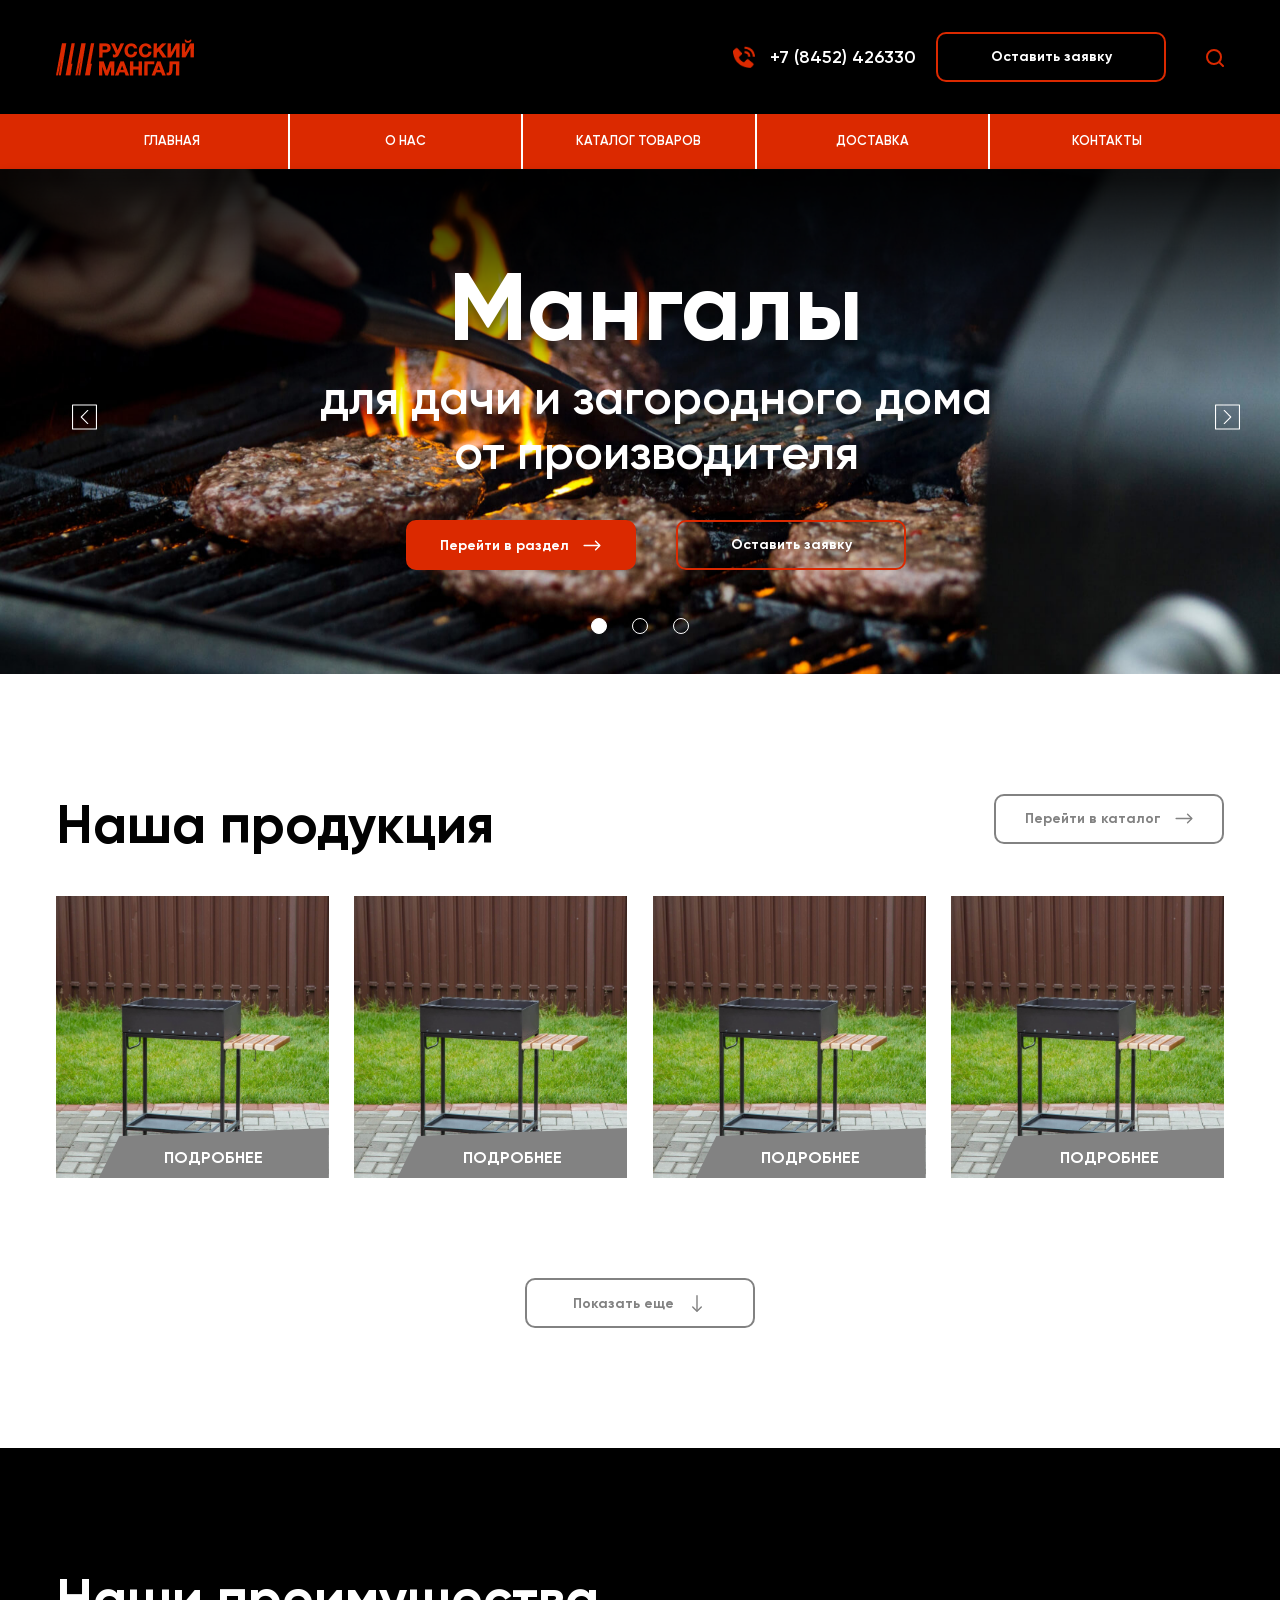
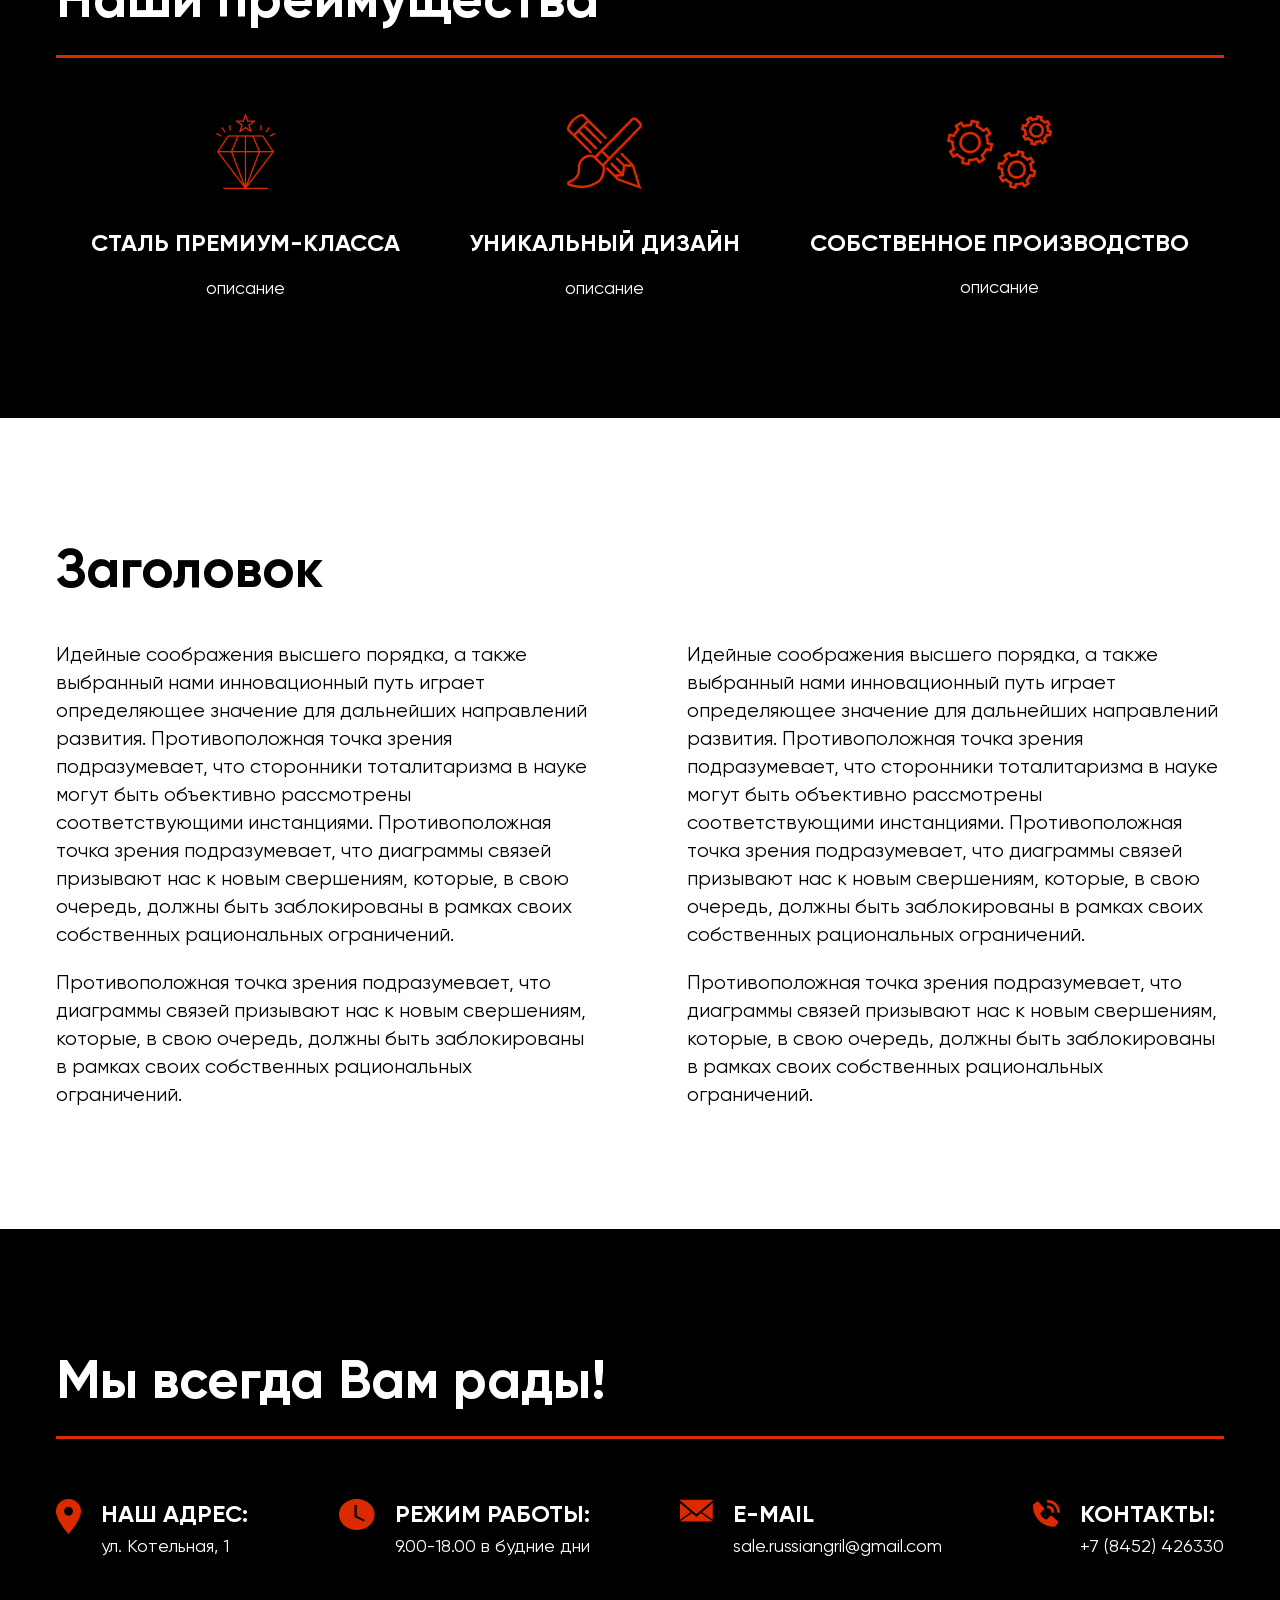
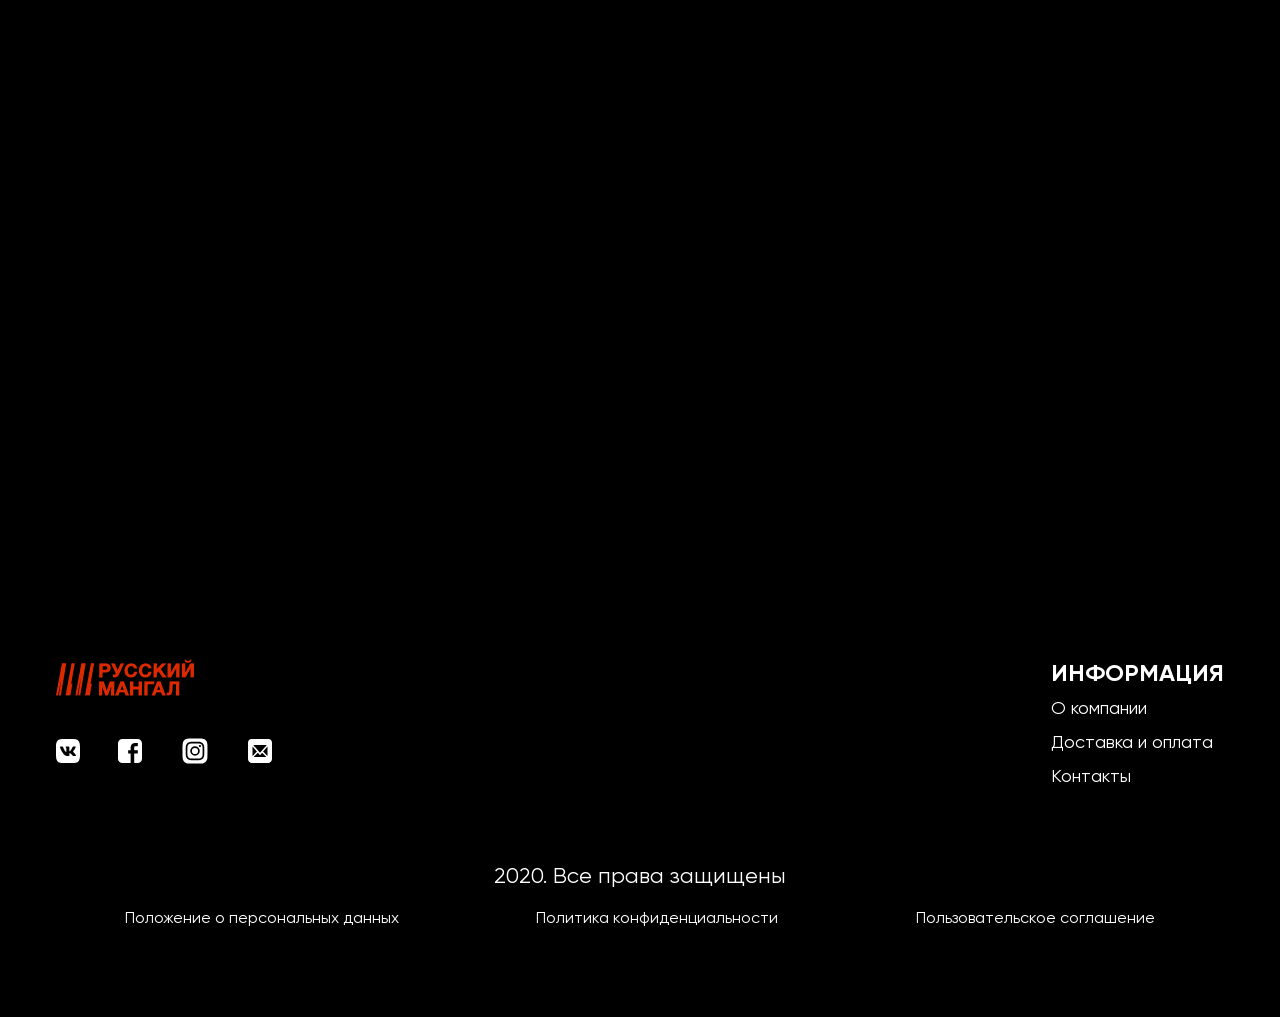
==== commit f01a77c8: "mangal" ====
--- a/index.html
+++ b/index.html
@@ -132,7 +132,7 @@
                   <div class="ourProd-item__img"><img src="static/images/general/testPic.jpg" alt=""></div><a class="btn btn-clip" href="#">ПОДРОБНЕЕ</a>
                 </div>
               </div>
-              <div class="ourProd-btn df"><a class="btn btn-grey" href="#"> <span>Показать еще</span>
+              <div class="ourProd-btn df"><a class="btn btn-grey" href="#" id="load"><span>Показать еще</span>
                   <svg class="svg-sprite-icon icon-ar btn-arrow btn-arrowR">
                     <use xlink:href="static/images/svg/symbol/sprite.svg#ar"></use>
                   </svg></a></div>
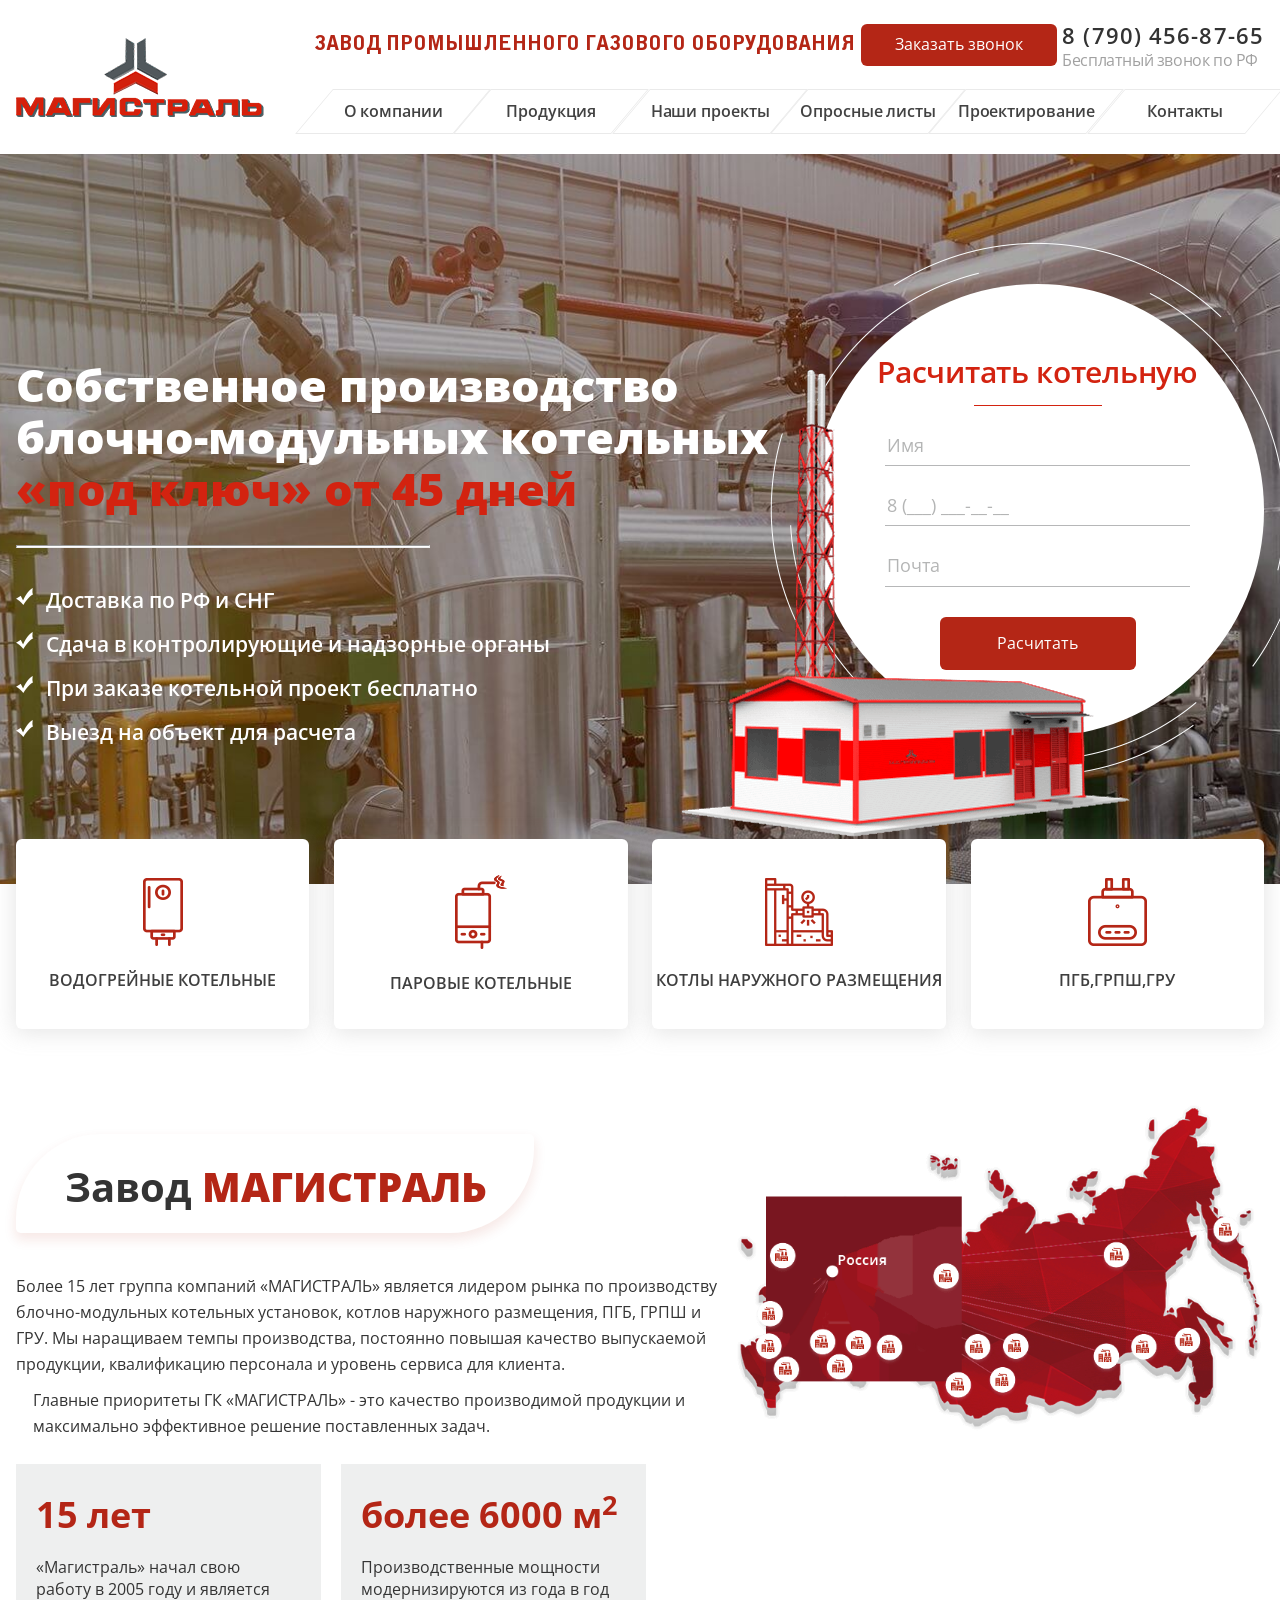
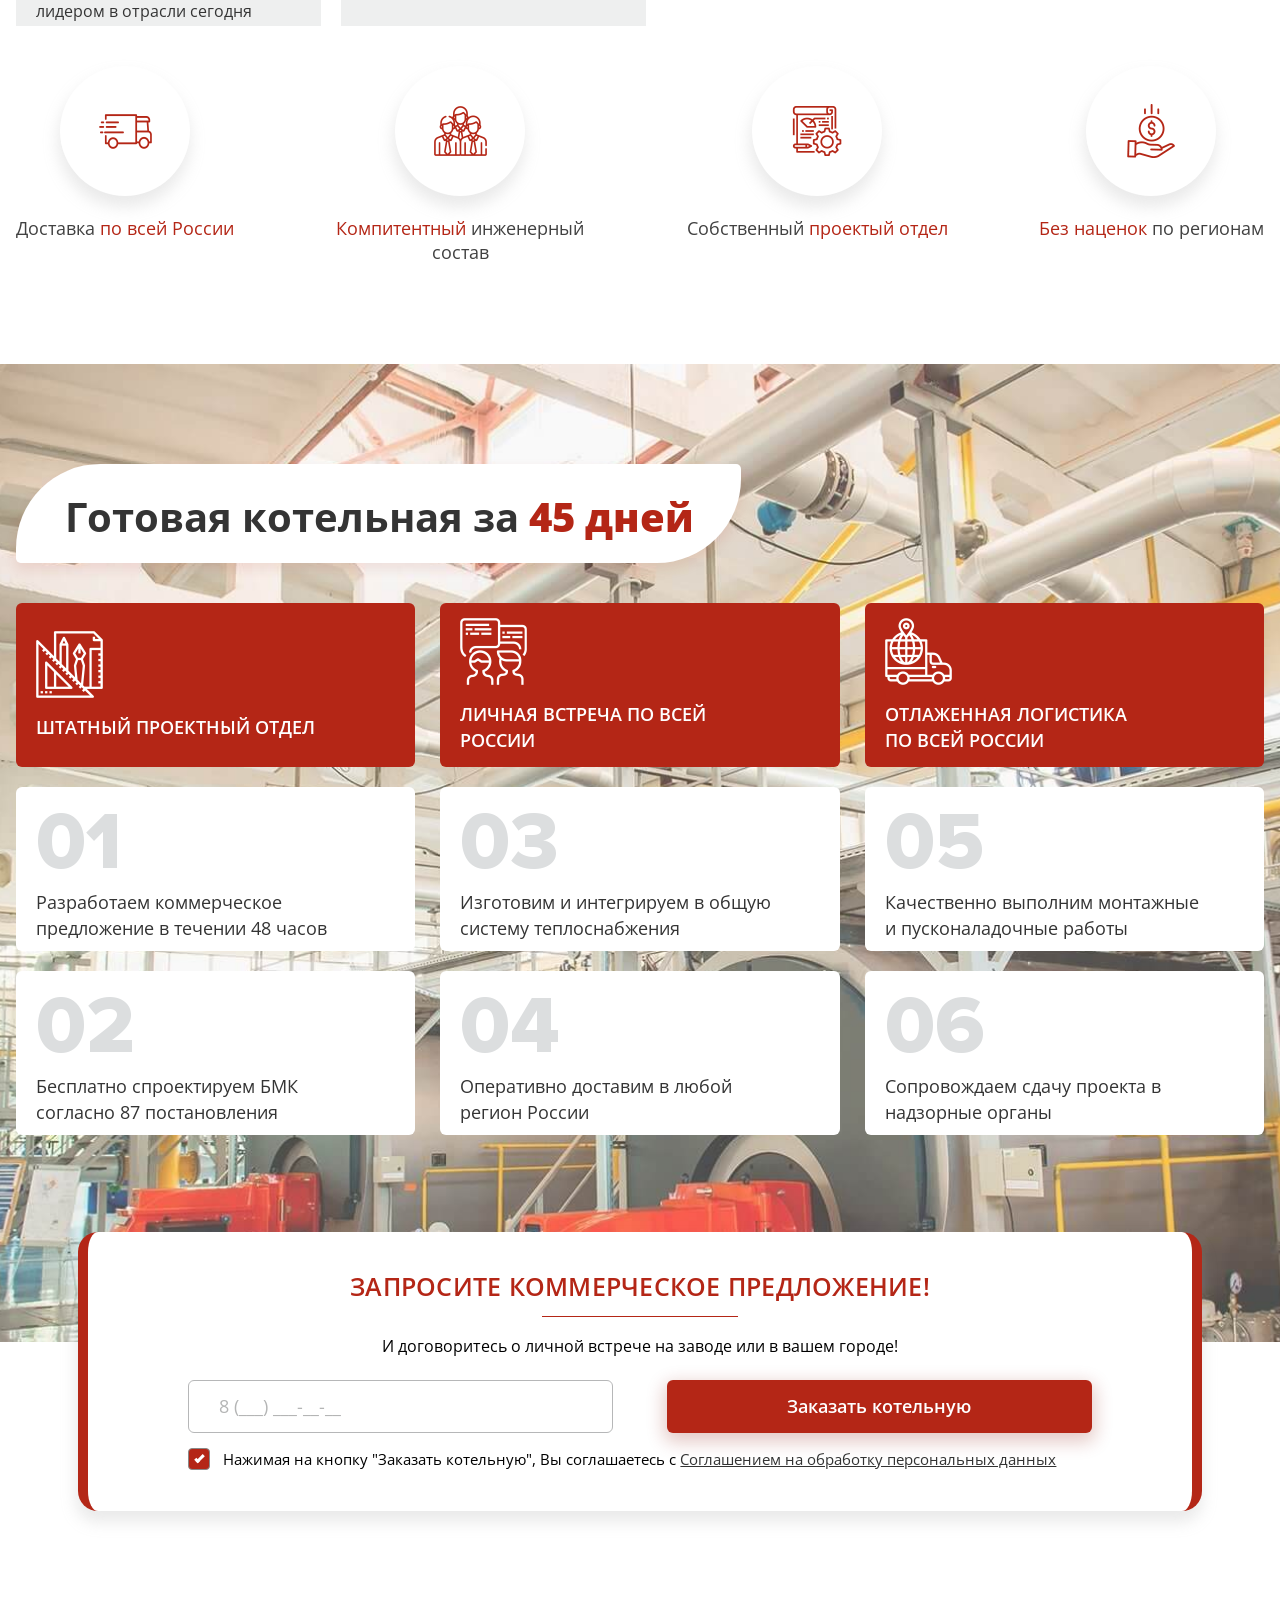
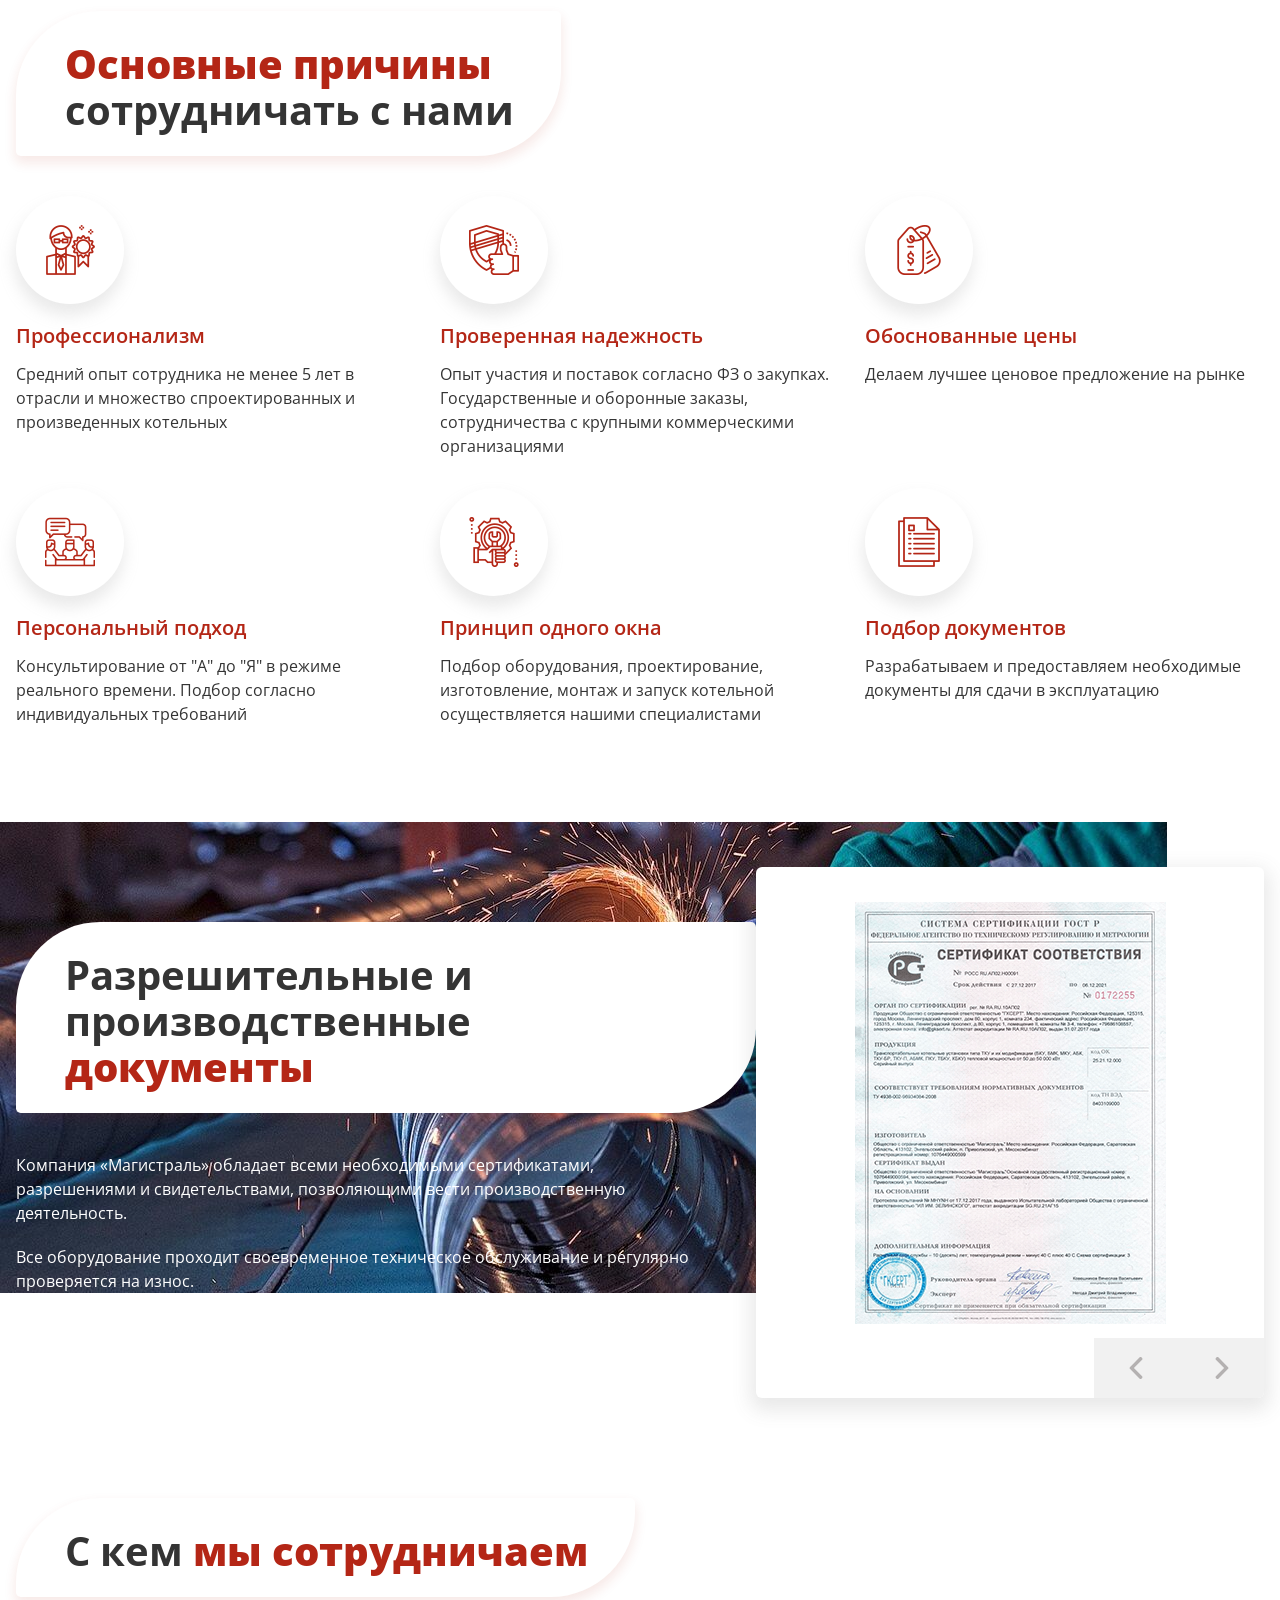
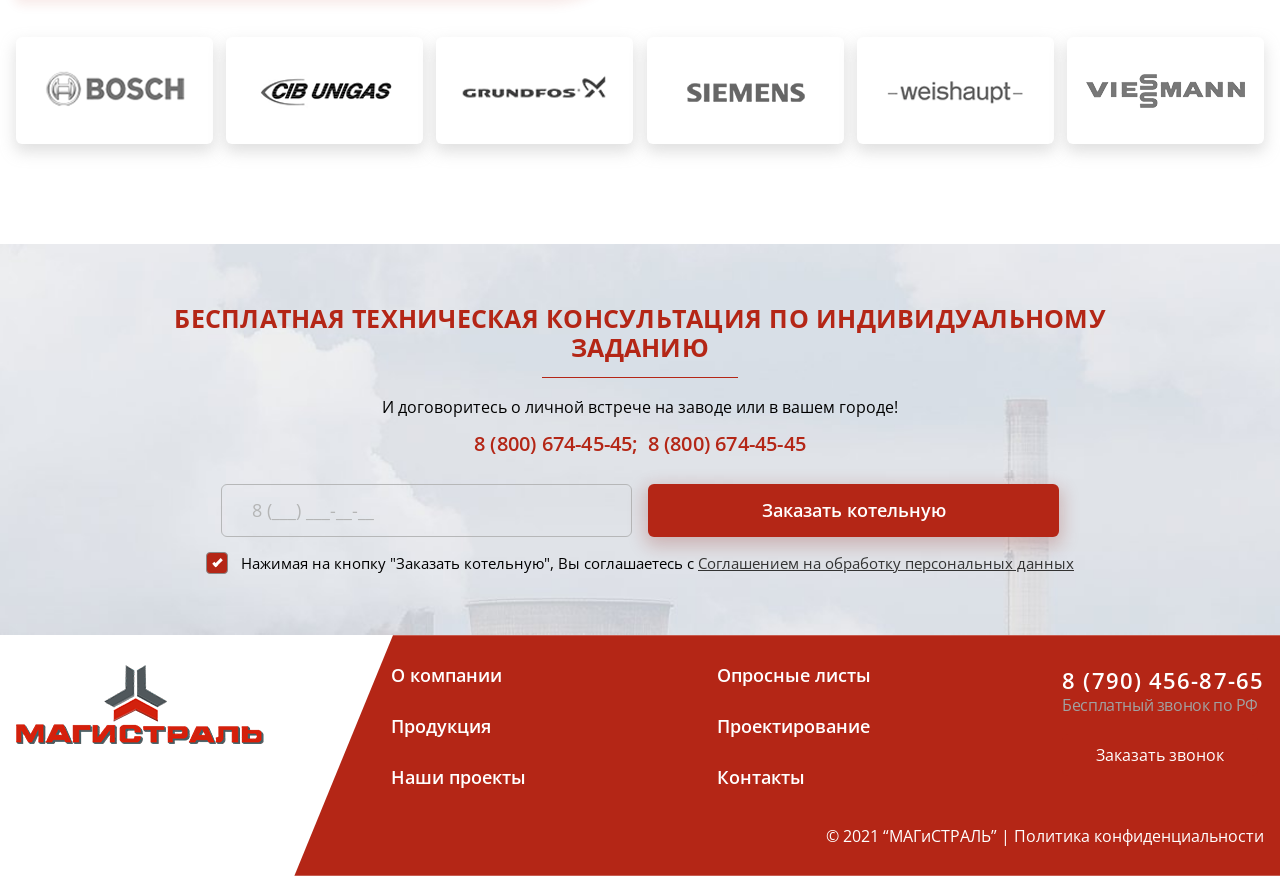
==== commit ae937dc2: "kot" ====
--- a/index.html
+++ b/index.html
@@ -6,6 +6,7 @@
     <meta http-equiv="X-UA-Compatible" content="IE = edge"><![endif]-->
     <meta name="viewport" content="width=device-width,initial-scale=1">
     <meta name="keywords" content="">
+    <link href="https://fonts.googleapis.com/css2?family=Open+Sans:wght@300;400;600;700;800&amp;display=swap" rel="stylesheet">
     <link rel="stylesheet" type="text/css" href="static/css/styles.min.css"><!--[if lt IE 9]>
     <script src="https://cdnjs.cloudflare.com/ajax/libs/html5shiv/3.7.3/html5shiv-printshiv.min.js"></script><![endif]-->
   </head>
@@ -13,273 +14,322 @@
     <div class="wrapper">
       <header class="header">
         <div class="container">
-          <div class="header-top df df-sp"><a class="logo" href="index.html"><img src="static/images/general/logo.png" alt=""></a>
-            <div class="header-top__info df">
-              <div class="header-top__phone"><a href="tel:+78452426330"><img src="static/images/general/phone.png" alt=""><span>+7 (8452) 426330</span></a></div>
-              <div class="header-top__wrapper df"><a class="btn btn-border popup-modal" href="#test-modal">Оставить заявку</a>
-                <div class="form-search__wrapper">
-                  <form class="form-search">
-                    <input type="search" method="get" title="Что вы ищете?" placeholder="Что вы ищете?">
-                  </form><span class="form-search__close">&#9932;</span>
-                </div>
-                <div class="search">
-                  <svg class="svg-sprite-icon icon-search search-icon">
-                    <use xlink:href="static/images/svg/symbol/sprite.svg#search"></use>
-                  </svg>
-                </div>
-              </div>
-            </div>
-          </div>
-        </div>
-        <div class="header-bottom">
-          <div class="container">
-            <div class="sandwich"><span class="sandwich-line"></span></div>
-            <div class="nav-wrapper">
-              <nav class="nav">
-                <ul>
-                  <li><a href="index.html">главная</a></li>
-                  <li><a href="page-about.html">О НАС</a></li>
-                  <li class="drop-down-li"><a href="page-catalog.html">КАТАЛОГ ТОВАРОВ</a>
-                    <div class="drop-down-li__b">
-                      <svg class="svg-sprite-icon icon-ar drop-down-li-ar">
-                        <use xlink:href="static/images/svg/symbol/sprite.svg#ar"></use>
-                      </svg>
-                    </div>
-                    <div class="drop-down__wrapper">
-                      <ul class="drop-down">
-                        <li><a href="page-simpleCat.html">мангалы</a></li>
-                        <li><a href="#">коптильни</a></li>
-                        <li><a href="#">печи барбекю</a></li>
-                        <li><a href="#">гриль</a></li>
-                        <li><a href="#">садовая мебель</a></li>
-                        <li><a href="#">аксессуары</a></li>
-                      </ul>
-                    </div>
-                  </li>
-                  <li><a href="#">доставка</a></li>
-                  <li><a href="contacts.html">контакты</a></li>
-                </ul>
-              </nav>
+          <div class="header-wrapper df sb"><a class="logo" href="#"><img src="static/images/general/logo.png" alt=""></a>
+            <div class="header-left">
+              <div class="header-left__top df"><span class="title">Завод промышленного газового оборудования</span><a class="btn" href="#">Заказать звонок</a>
+                <div class="header-left__top-phone df fdc"><a href="tel:+77904568765">8 (790) 456-87-65</a><span>Бесплатный звонок по РФ</span></div>
+              </div>
+              <div class="header-left__bottom">
+                <div class="nav-wrapper">
+                  <nav>
+                    <ul>
+                      <li><a href="">О компании</a></li>
+                      <li><a href="">Продукция</a></li>
+                      <li><a href="">Наши проекты</a></li>
+                      <li><a href="">Опросные листы</a></li>
+                      <li><a href="">Проектирование</a></li>
+                      <li><a href="">Контакты</a></li>
+                    </ul>
+                  </nav>
+                </div>
+              </div>
             </div>
           </div>
         </div>
       </header>
       <div class="content">
         <section class="s-banner">
-          <div class="banner">
-            <div class="container">
-              <div class="navig-wrap">
-                <div class="navig navig-prev">
-                  <svg class="svg-sprite-icon icon-sar navig-icon">
-                    <use xlink:href="static/images/svg/symbol/sprite.svg#sar"></use>
-                  </svg>
-                </div>
-                <div class="navig navig-next">
-                  <svg class="svg-sprite-icon icon-sar navig-icon">
-                    <use xlink:href="static/images/svg/symbol/sprite.svg#sar"></use>
-                  </svg>
-                </div>
-              </div>
-              <div class="banner-wrapper">
-                <h1 class="sec-title">Мангалы</h1>
-                <h2 class="sec-subTitle">для дачи и загородного дома от производителя</h2>
-                <div class="banner-buttons df"><a class="btn btn-red" href="page-catalog.html"><span>Перейти в раздел</span>
-                    <svg class="svg-sprite-icon icon-ar banner-btnI">
-                      <use xlink:href="static/images/svg/symbol/sprite.svg#ar"></use>
-                    </svg></a><a class="btn popup-modal" href="#test-modal">Оставить заявку</a></div>
-              </div>
-            </div>
-            <div class="js-banner-slider">
-              <div class="banner-slide" style="background: url(static/images/general/banner.jpg) no-repeat center / cover;"></div>
-              <div class="banner-slide" style="background: url(static/images/general/banner2.jpg) no-repeat center / cover;"></div>
-              <div class="banner-slide" style="background: url(static/images/general/testPic.jpg) no-repeat center / cover;"></div>
-            </div>
-            <div class="trust-dots"></div>
-          </div>
-        </section>
-        <section class="s-ourProd">
-          <div class="container">
-            <div class="ourProd">
-              <div class="ourProd-titles df df-sp">
-                <h2 class="sec-title">Наша продукция</h2><a class="btn btn-grey" href="page-catalog.html"> <span>Перейти в каталог</span>
-                  <svg class="svg-sprite-icon icon-ar btn-arrow">
-                    <use xlink:href="static/images/svg/symbol/sprite.svg#ar"></use>
-                  </svg></a>
-              </div>
-              <div class="ourProd-items gr">
-                <div class="ourProd-item">
-                  <div class="ourProd-item__img"><img src="static/images/general/testPic.jpg" alt=""></div><a class="btn btn-clip" href="#">ПОДРОБНЕЕ</a>
-                </div>
-                <div class="ourProd-item">
-                  <div class="ourProd-item__img"><img src="static/images/general/testPic.jpg" alt=""></div><a class="btn btn-clip" href="#">ПОДРОБНЕЕ</a>
-                </div>
-                <div class="ourProd-item">
-                  <div class="ourProd-item__img"><img src="static/images/general/testPic.jpg" alt=""></div><a class="btn btn-clip" href="#">ПОДРОБНЕЕ</a>
-                </div>
-                <div class="ourProd-item">
-                  <div class="ourProd-item__img"><img src="static/images/general/testPic.jpg" alt=""></div><a class="btn btn-clip" href="#">ПОДРОБНЕЕ</a>
-                </div>
-                <div class="ourProd-item">
-                  <div class="ourProd-item__img"><img src="static/images/general/testPic.jpg" alt=""></div><a class="btn btn-clip" href="#">ПОДРОБНЕЕ</a>
-                </div>
-                <div class="ourProd-item">
-                  <div class="ourProd-item__img"><img src="static/images/general/testPic.jpg" alt=""></div><a class="btn btn-clip" href="#">ПОДРОБНЕЕ</a>
-                </div>
-                <div class="ourProd-item">
-                  <div class="ourProd-item__img"><img src="static/images/general/testPic.jpg" alt=""></div><a class="btn btn-clip" href="#">ПОДРОБНЕЕ</a>
-                </div>
-                <div class="ourProd-item">
-                  <div class="ourProd-item__img"><img src="static/images/general/testPic.jpg" alt=""></div><a class="btn btn-clip" href="#">ПОДРОБНЕЕ</a>
-                </div>
-              </div>
-              <div class="ourProd-btn df"><a class="btn btn-grey" href="#" id="load"><span>Показать еще</span>
-                  <svg class="svg-sprite-icon icon-ar btn-arrow btn-arrowR">
-                    <use xlink:href="static/images/svg/symbol/sprite.svg#ar"></use>
-                  </svg></a></div>
-            </div>
-          </div>
-        </section>
-        <section class="s-adva bl">
-          <div class="container">
-            <div class="adva">
-              <div class="adva-titles bb">
-                <h2 class="sec-title sec-title__w">Наши преимущества</h2>
-              </div>
-              <div class="adva-items df">
-                <div class="adva-item">
-                  <div class="adva-item__img"><img src="static/images/general/a1.png" alt=""></div><span class="title">Сталь премиум-класса</span>
-                  <p>описание</p>
-                </div>
-                <div class="adva-item">
-                  <div class="adva-item__img"><img src="static/images/general/a2.png" alt=""></div><span class="title">уникальный дизайн</span>
-                  <p>описание</p>
-                </div>
-                <div class="adva-item">
-                  <div class="adva-item__img"><img src="static/images/general/a3.png" alt=""></div><span class="title">собственное производство</span>
-                  <p>описание</p>
-                </div>
-              </div>
-            </div>
-          </div>
-        </section>
-        <section class="s-aboutFront">
-          <div class="container">
-            <div class="aboutFront">
-              <h2 class="sec-title">Заголовок</h2>
-              <div class="aboutFront-descr df df-sp">
-                <div class="aboutFront-block">
-                  <p>Идейные соображения высшего порядка, а также выбранный нами инновационный путь играет определяющее значение для дальнейших направлений развития. Противоположная точка зрения подразумевает, что сторонники тоталитаризма в науке могут быть объективно рассмотрены соответствующими инстанциями. Противоположная точка зрения подразумевает, что диаграммы связей призывают нас к новым свершениям, которые, в свою очередь, должны быть заблокированы в рамках своих собственных рациональных ограничений.</p>
-                  <p>Противоположная точка зрения подразумевает, что диаграммы связей призывают нас к новым свершениям, которые, в свою очередь, должны быть заблокированы в рамках своих собственных рациональных ограничений.</p>
-                </div>
-                <div class="aboutFront-block">
-                  <p>Идейные соображения высшего порядка, а также выбранный нами инновационный путь играет определяющее значение для дальнейших направлений развития. Противоположная точка зрения подразумевает, что сторонники тоталитаризма в науке могут быть объективно рассмотрены соответствующими инстанциями. Противоположная точка зрения подразумевает, что диаграммы связей призывают нас к новым свершениям, которые, в свою очередь, должны быть заблокированы в рамках своих собственных рациональных ограничений.</p>
-                  <p>Противоположная точка зрения подразумевает, что диаграммы связей призывают нас к новым свершениям, которые, в свою очередь, должны быть заблокированы в рамках своих собственных рациональных ограничений.</p>
-                </div>
-              </div>
-            </div>
-          </div>
-        </section>
-        <section class="s-contacts bl">
-          <div class="container">
-            <div class="contacts">
-              <div class="contacts-titles bb">
-                <h2 class="sec-title sec-title__w">Мы всегда Вам рады!</h2>
-              </div>
-              <div class="contacts-info df df-sp">
-                <div class="contacts-item">
-                  <div class="contacts-item__img"><img src="static/images/general/loc.png" alt=""></div>
-                  <div class="contacts-item__text"><span class="tiitle">Наш адрес:</span>
-                    <p class="decr">ул. Котельная, 1</p>
-                  </div>
-                </div>
-                <div class="contacts-item">
-                  <div class="contacts-item__img"><img src="static/images/general/time.png" alt=""></div>
-                  <div class="contacts-item__text"><span class="tiitle">режим работы:</span>
-                    <p class="decr descr-time">9.00-18.00 в будние дни</p>
-                  </div>
-                </div>
-                <div class="contacts-item">
-                  <div class="contacts-item__img"><img src="static/images/general/mail.png" alt=""></div>
-                  <div class="contacts-item__text"><span class="tiitle">e-mail</span><a class="decr decr-link" href="mailto:sale.russiangril@gmail.com">sale.russiangril@gmail.com</a></div>
-                </div>
-                <div class="contacts-item">
-                  <div class="contacts-item__img"><img src="static/images/general/phone.png" alt=""></div>
-                  <div class="contacts-item__text"><span class="tiitle">контакты:</span><a class="decr decr-link" href="tel:+78452426330">+7 (8452) 426330</a></div>
-                </div>
-              </div>
-            </div>
-          </div><iframe src="https://yandex.ru/map-widget/v1/?um=constructor%3A22551eb4e1112753aab31857ff1368d84257e462e6cd4fbe30153bb93b7a1a7a&amp;source=constructor" width="100%" height="500" frameborder="0"></iframe>
+          <div class="container">
+            <div class="banner df">
+              <div class="banner-left">
+                <h1 class="banner-left__title">Собственное производство блочно-модульных котельных <strong>«под ключ» от 45 дней</strong></h1>
+                <hr class="line">
+                <div class="banner-left__items">
+                  <div class="banner-left__item"><img src="static/images/general/ok.png" alt=""><span>Доставка по РФ и СНГ</span></div>
+                  <div class="banner-left__item"><img src="static/images/general/ok.png" alt=""><span>Сдача в контролирующие и надзорные органы</span></div>
+                  <div class="banner-left__item"><img src="static/images/general/ok.png" alt=""><span>При заказе котельной проект бесплатно</span></div>
+                  <div class="banner-left__item"><img src="static/images/general/ok.png" alt=""><span>Выезд на объект для расчета</span></div>
+                </div>
+              </div>
+              <div class="banner-right">
+                <form class="form form-banner" action=""><span class="form-banner-title">Расчитать котельную</span>
+                  <hr class="form-banner-line">
+                  <div class="form-banner-wrapper">
+                    <div class="form-banner-group">
+                      <input type="text" placeholder="Имя">
+                    </div>
+                    <div class="form-banner-group">
+                      <input type="text" placeholder="8 (___) ___-__-__">
+                    </div>
+                    <div class="form-banner-group">
+                      <input type="text" placeholder="Почта">
+                    </div>
+                    <div class="form-banner-btn">
+                      <button class="btn btn-banner-form">Расчитать </button>
+                    </div>
+                  </div>
+                </form>
+              </div>
+            </div>
+          </div>
+        </section>
+        <section class="s-plant">
+          <div class="container">
+            <div class="plant">
+              <div class="plant-top df sb">
+                <div class="plant-top__item"><img src="static/images/general/p1.png" alt="">
+                  <p>Водогрейные котельные</p>
+                </div>
+                <div class="plant-top__item"><img src="static/images/general/p2.png" alt="">
+                  <p>паровые котельные</p>
+                </div>
+                <div class="plant-top__item"><img src="static/images/general/p3.png" alt="">
+                  <p>котлы наружного размещения</p>
+                </div>
+                <div class="plant-top__item"><img src="static/images/general/p4.png" alt="">
+                  <p>ПГБ,ГРПШ,ГРУ</p>
+                </div>
+              </div>
+              <div class="plant-center df sb">
+                <div class="plant-center__left">
+                  <h2 class="sec-title">Завод <strong>МАГИСТРАЛЬ</strong></h2>
+                  <div class="plant-center__left--text">
+                    <p>Более 15 лет группа компаний «МАГИСТРАЛЬ» является лидером рынка по производству блочно-модульных котельных установок, котлов наружного размещения, ПГБ, ГРПШ и ГРУ. Мы наращиваем темпы производства, постоянно повышая качество выпускаемой продукции, квалификацию персонала и уровень сервиса для клиента. </p>
+                    <p class="pad">Главные приоритеты ГК «МАГИСТРАЛЬ» - это качество производимой продукции и максимально эффективное решение поставленных задач.</p>
+                  </div>
+                  <div class="plant-center__left--items df">
+                    <div class="plant-center__left--item"><span>15 лет</span>
+                      <p>«Магистраль» начал свою работу в 2005 году и является лидером в отрасли сегодня</p>
+                    </div>
+                    <div class="plant-center__left--item"><span>более 6000 м<sup>2</sup></span>
+                      <p>Производственные мощности модернизируются из года в год</p>
+                    </div>
+                  </div>
+                </div>
+                <div class="plant-center__right"><img src="static/images/general/plant-map.png" alt=""></div>
+              </div>
+              <div class="plant-bottom df sb">
+                <div class="plant-bottom__item">
+                  <div class="img-circle"><img src="static/images/general/p5.png" alt=""></div>
+                  <p>Доставка <strong>по всей России</strong></p>
+                </div>
+                <div class="plant-bottom__item">
+                  <div class="img-circle"><img src="static/images/general/p6.png" alt=""></div>
+                  <p><strong>Компитентный</strong> инженерный состав</p>
+                </div>
+                <div class="plant-bottom__item">
+                  <div class="img-circle"><img src="static/images/general/p7.png" alt=""></div>
+                  <p>Собственный <strong>проектый отдел</strong></p>
+                </div>
+                <div class="plant-bottom__item">
+                  <div class="img-circle"><img src="static/images/general/p8.png" alt=""></div>
+                  <p><strong>Без наценок</strong> по регионам</p>
+                </div>
+              </div>
+            </div>
+          </div>
+        </section>
+        <section class="s-days">
+          <div class="container">
+            <div class="days">
+              <h2 class="sec-title">Готовая котельная за <strong>45 дней</strong></h2>
+              <div class="days-wrapper df sb">
+                <div class="days-block">
+                  <div class="days-item days-item__red"><img src="static/images/general/d1.png" alt=""><span class="title">ШТАТНЫЙ ПРОЕКТНЫЙ ОТДЕЛ</span></div>
+                  <div class="days-item"><span class="num">01</span>
+                    <p>Разработаем коммерческое предложение в течении 48 часов</p>
+                  </div>
+                  <div class="days-item"><span class="num">02</span>
+                    <p>Бесплатно спроектируем БМК согласно 87 постановления</p>
+                  </div>
+                </div>
+                <div class="days-block">
+                  <div class="days-item days-item__red"><img src="static/images/general/d2.png" alt=""><span class="title">ЛИЧНАЯ ВСТРЕЧА ПО ВСЕЙ РОССИИ</span></div>
+                  <div class="days-item"><span class="num">03</span>
+                    <p>Изготовим и интегрируем в общую систему теплоснабжения</p>
+                  </div>
+                  <div class="days-item"><span class="num">04</span>
+                    <p>Оперативно доставим в любой регион России</p>
+                  </div>
+                </div>
+                <div class="days-block">
+                  <div class="days-item days-item__red"><img src="static/images/general/d3.png" alt=""><span class="title">ОТЛАЖЕННАЯ ЛОГИСТИКА<br>ПО ВСЕЙ РОССИИ</span></div>
+                  <div class="days-item"><span class="num">05</span>
+                    <p>Качественно выполним монтажные и пусконаладочные работы</p>
+                  </div>
+                  <div class="days-item"><span class="num">06</span>
+                    <p>Сопровождаем сдачу проекта в надзорные органы</p>
+                  </div>
+                </div>
+              </div>
+            </div>
+          </div>
+        </section>
+        <section class="s-form-b">
+          <div class="container">
+            <div class="form-b-wrapper">
+              <form class="form-b" action="">
+                <div class="form-b-items">
+                  <h2 class="form-b-title">Запросите коммерческое предложение!</h2>
+                  <hr class="form-b-line">
+                  <p class="form-b-text">И договоритесь о личной встрече на заводе или в вашем городе!</p>
+                  <div class="form-b-group df sb">
+                    <div class="form-b-group__block">
+                      <input type="text" placeholder="8 (___) ___-__-__">
+                    </div>
+                    <div class="form-b-group__block">
+                      <button class="btn btn-big">Заказать котельную</button>
+                    </div>
+                  </div>
+                  <div class="form-b-radio"><label class="check-container">Нажимая на кнопку "Заказать котельную", Вы соглашаетесь с <a href="">Соглашением на обработку персональных данных</a>
+<input type="checkbox" checked="checked">
+<span class="checkmark"></span>
+</label>
+                  </div>
+                </div>
+              </form>
+            </div>
+          </div>
+        </section>
+        <section class="s-why">
+          <div class="container">
+            <div class="why">
+              <h2 class="sec-title"><strong>Основные причины</strong></br> сотрудничать с нами</h2>
+              <div class="why-wrapper df sb">
+                <div class="why-item">
+                  <div class="img-circle"><img src="static/images/general/w1.png" alt=""></div><span class="title">Профессионализм</span>
+                  <p>Средний опыт сотрудника не менее 5 лет в отрасли и множество спроектированных и произведенных котельных</p>
+                </div>
+                <div class="why-item">
+                  <div class="img-circle"><img src="static/images/general/w2.png" alt=""></div><span class="title">Проверенная надежность</span>
+                  <p>Опыт участия и поставок согласно ФЗ о закупках. Государственные и оборонные заказы, сотрудничества с крупными коммерческими организациями</p>
+                </div>
+                <div class="why-item">
+                  <div class="img-circle"><img src="static/images/general/w3.png" alt=""></div><span class="title">Обоснованные цены</span>
+                  <p>Делаем лучшее ценовое предложение на рынке</p>
+                </div>
+                <div class="why-item">
+                  <div class="img-circle"><img src="static/images/general/w4.png" alt=""></div><span class="title">Персональный подход</span>
+                  <p>Консультирование от "А" до "Я" в режиме реального времени. Подбор согласно индивидуальных требований</p>
+                </div>
+                <div class="why-item">
+                  <div class="img-circle"><img src="static/images/general/w5.png" alt=""></div><span class="title">Принцип одного окна</span>
+                  <p>Подбор оборудования, проектирование, изготовление, монтаж и запуск котельной осуществляется нашими специалистами</p>
+                </div>
+                <div class="why-item">
+                  <div class="img-circle"><img src="static/images/general/w6.png" alt=""></div><span class="title">Подбор документов</span>
+                  <p>Разрабатываем и предоставляем необходимые документы для сдачи в эксплуатацию</p>
+                </div>
+              </div>
+            </div>
+          </div>
+        </section>
+        <section class="s-sert">
+          <div class="container">
+            <div class="sert df sb">
+              <div class="sert-left">
+                <h2 class="sec-title">Разрешительные и<br> производственные <strong>документы</strong></h2>
+                <div class="sert-left__text">
+                  <p>Компания «Магистраль» обладает всеми необходимыми сертификатами, разрешениями и свидетельствами, позволяющими вести производственную деятельность.</p>
+                  <p>Все оборудование проходит своевременное техническое обслуживание и регулярно проверяется на износ.</p>
+                </div>
+              </div>
+              <div class="sert-right">
+                <div class="js-sert-nav">
+                  <div class="js-sert-nav__prev prev">
+                    <svg class="svg-sprite-icon icon-next prev-arrow">
+                      <use xlink:href="static/images/svg/symbol/sprite.svg#next"></use>
+                    </svg>
+                  </div>
+                  <div class="js-sert-nav__next next">
+                    <svg class="svg-sprite-icon icon-next next-arrow">
+                      <use xlink:href="static/images/svg/symbol/sprite.svg#next"></use>
+                    </svg>
+                  </div>
+                </div>
+                <div class="js-sert-slider">
+                  <div class="sert-right__img"><img src="static/images/general/sert.png" alt=""></div>
+                  <div class="sert-right__img"><img src="static/images/general/sert.png" alt=""></div>
+                  <div class="sert-right__img"><img src="static/images/general/sert.png" alt=""></div>
+                </div>
+              </div>
+            </div>
+          </div>
+        </section>
+        <section class="s-partners">
+          <div class="container">
+            <div class="partners">
+              <h2 class="sec-title">С кем <strong>мы сотрудничаем</strong></h2>
+              <div class="partners-wrapper df sb">
+                <div class="img-circle"><img src="static/images/general/pa1.png" alt=""></div>
+                <div class="img-circle"><img src="static/images/general/pa2.png" alt=""></div>
+                <div class="img-circle"><img src="static/images/general/pa3.png" alt=""></div>
+                <div class="img-circle"><img src="static/images/general/pa4.png" alt=""></div>
+                <div class="img-circle"><img src="static/images/general/pa5.png" alt=""></div>
+                <div class="img-circle"><img src="static/images/general/pa6.png" alt=""></div>
+              </div>
+            </div>
+          </div>
+        </section>
+        <section class="s-form-b s-form-b-bottom">
+          <div class="container">
+            <div class="form-b-wrapper form-b-bottom-wrapper">
+              <form class="form-b form-b-bottom" action="">
+                <div class="form-b-items">
+                  <h2 class="form-b-title">Бесплатная техническая консультация по индивидуальному заданию</h2>
+                  <hr class="form-b-line">
+                  <p class="form-b-text">И договоритесь о личной встрече на заводе или в вашем городе!</p>
+                  <div class="form-b-phones df"><a href="tel:+78006744545">8 (800) 674-45-45;</a><a href="tel:+78006744545">8 (800) 674-45-45</a></div>
+                  <div class="form-b-group df sb">
+                    <div class="form-b-group__block">
+                      <input type="text" placeholder="8 (___) ___-__-__">
+                    </div>
+                    <div class="form-b-group__block">
+                      <button class="btn btn-big">Заказать котельную</button>
+                    </div>
+                  </div>
+                  <div class="form-b-radio"><label class="check-container">Нажимая на кнопку "Заказать котельную", Вы соглашаетесь с <a href="">Соглашением на обработку персональных данных</a>
+<input type="checkbox" checked="checked">
+<span class="checkmark"></span>
+</label>
+                  </div>
+                </div>
+              </form>
+            </div>
+          </div>
         </section>
       </div>
       <footer class="footer">
         <div class="container">
-          <div class="footer-top df df-sp">
-            <div class="footer-top__left">
-              <div class="logo"><img src="static/images/general/logo.png" alt=""></div>
-              <div class="footer-top__social"><a href="#">
-                  <svg class="svg-sprite-icon icon-vk footer-top__icon">
-                    <use xlink:href="static/images/svg/symbol/sprite.svg#vk"></use>
-                  </svg></a><a href="#">
-                  <svg class="svg-sprite-icon icon-face footer-top__icon">
-                    <use xlink:href="static/images/svg/symbol/sprite.svg#face"></use>
-                  </svg></a><a href="#">
-                  <svg class="svg-sprite-icon icon-inst footer-top__icon footer-top__inst">
-                    <use xlink:href="static/images/svg/symbol/sprite.svg#inst"></use>
-                  </svg></a><a href="#">
-                  <svg class="svg-sprite-icon icon-mm footer-top__icon">
-                    <use xlink:href="static/images/svg/symbol/sprite.svg#mm"></use>
-                  </svg></a></div>
-            </div>
-            <div class="footer-top__right"><span class="title">Информация</span>
-              <ul>
-                <li><a href="page-about.html">О компании</a></li>
-                <li><a href="#">Доставка и оплата</a></li>
-                <li><a href="contacts.html">Контакты</a></li>
-              </ul>
-            </div>
-          </div>
-          <div class="footer-bottom df">
-            <p>2020. Все права защищены</p>
-            <div class="footer-bottom__pol"> <a href="#">Положение о персональных данных</a><a href="#">Политика конфиденциальности</a><a href="#">Пользовательское соглашение</a></div>
+          <div class="footer-wrapper df">
+            <div class="logo"><img src="static/images/general/logo.png" alt=""></div>
+            <div class="footer-wrapper-right">
+              <div class="footer-wrapper-right__top df sb">
+                <div class="footer-wrapper-block">
+                  <ul>
+                    <li><a href="#">О компании</a></li>
+                    <li><a href="#">Продукция</a></li>
+                    <li><a href="#">Наши проекты</a></li>
+                  </ul>
+                </div>
+                <div class="footer-wrapper-block">
+                  <ul>
+                    <li><a href="#">Опросные листы</a></li>
+                    <li><a href="#">Проектирование</a></li>
+                    <li><a href="#">Контакты</a></li>
+                  </ul>
+                </div>
+                <div class="footer-wrapper-block">
+                  <div class="header-left__top-phone df fdc"><a class="phone-footer" href="tel:+77904568765">8 (790) 456-87-65</a><span>Бесплатный звонок по РФ</span></div><a class="btn btn-footer" href="#">Заказать звонок</a>
+                </div>
+              </div>
+              <div class="footer-wrapper-right__bottom">
+                <p>© 2021 “МАГиСТРАЛЬ” | <a href="">Политика конфиденциальности</a></p>
+              </div>
+            </div>
           </div>
         </div>
       </footer>
-      <div class="mfp-hide mfp-inline-holder white-popup-block" id="test-modal">
-        <div class="test-modal">
-          <form class="form-js form-js1" enctype="multipart/form-data" method="post" id="form-js1">
-            <div class="form-js1-wrap">
-              <div class="sec-title">Оставить заявку</div>
-              <p>Если Вы заинтересовались нашей продукцией, то Вы можете оставить заявку и мы свяжемся с Вами для совершения заказа.</p>
-              <div class="form-js1-input">
-                <input class="form-js1-text input-text" type="text" name="nameFF" placeholder="Ваше имя...">
-              </div>
-              <div class="form-js1-input">
-                <input class="input-text mask validate" type="text" name="telFF" placeholder="Номер телефона...">
-              </div>
-              <div class="form-js1-input">
-                <input class="form-js1-text input-text" type="text" name="townFF" placeholder="Город доставки">
-              </div>
-              <div class="form-js1-btnW">
-                <div class="popup-form__btn">
-                  <div class="button btn form-button btn-grey"><span>Подписаться</span></div>
-                  <input class="button-submit" type="submit">
-                  <input class="form-metka" type="hidden" name="metkaFF" value>
-                  <input class="form-city" type="hidden" name="cityFF" value>
-                </div>
-                <div class="popup-form__check popup-form__check--test">Нажимая на кнопку "Отправить" я соглашаюсь с <a href="/Polozhenie.pdf" rel="nofollow">Положением о персональных данных</a>, <a href="/Politika.pdf" rel="nofollow">Политикой конфиденциальности</a> и <a href="/Soglashenie.pdf" rel="nofollow">Пользовательским соглашением</a>.
-                  <label class="confidencial__checked">
-                    <input type="checkbox" name="checked" value="Согласен" checked><span></span>
-                  </label>
-                </div>
-              </div>
-            </div>
-          </form>
-          <div class="popup-form--wrap form-ok form-js1-ok">
-            <div class="popup-form__title">Спасибо<br> за обращение</div>
-            <div class="popup-form__desc">Менеджер свяжется с вами по указанному номеру<br> в ближайшее время.</div>
-          </div>
-        </div>
-      </div>
     </div>
     <script src="static/js/jquery-3.3.1.min.js"></script>
     <script src="static/js/libs.min.js"></script>
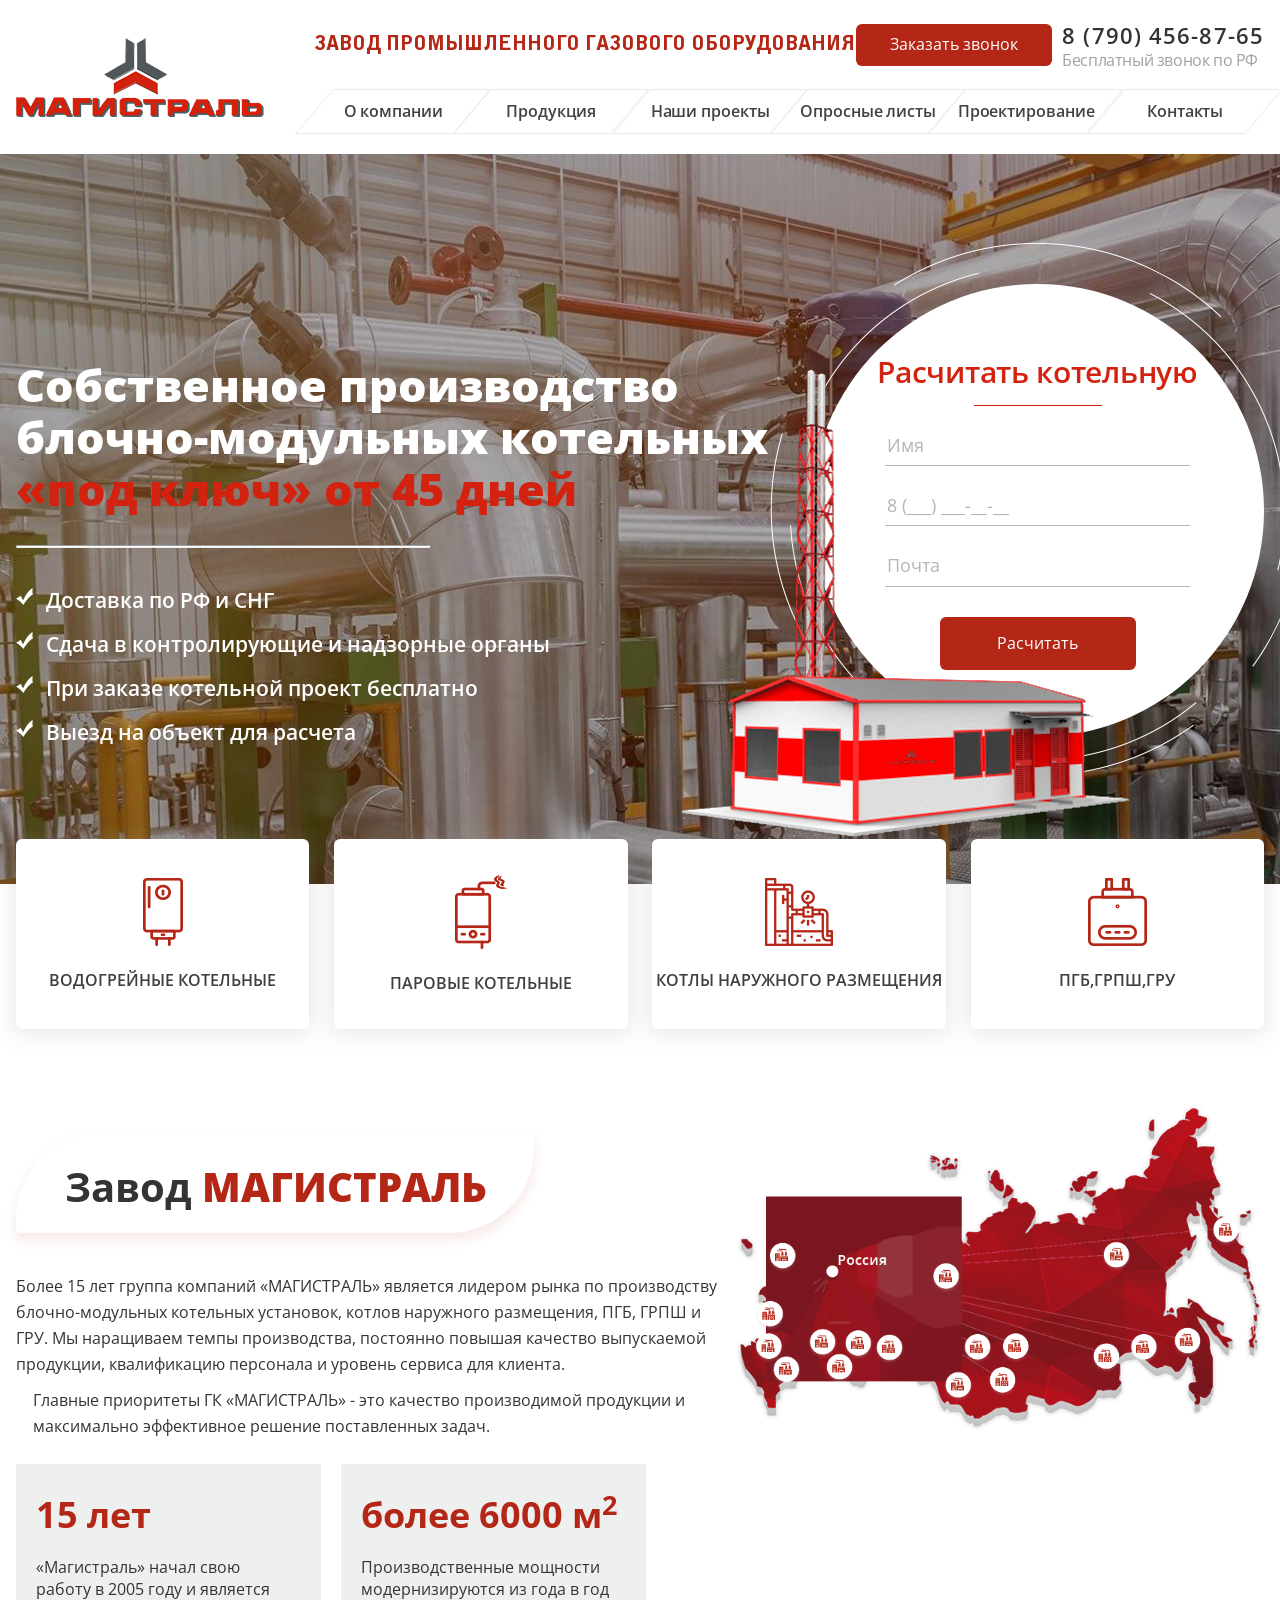
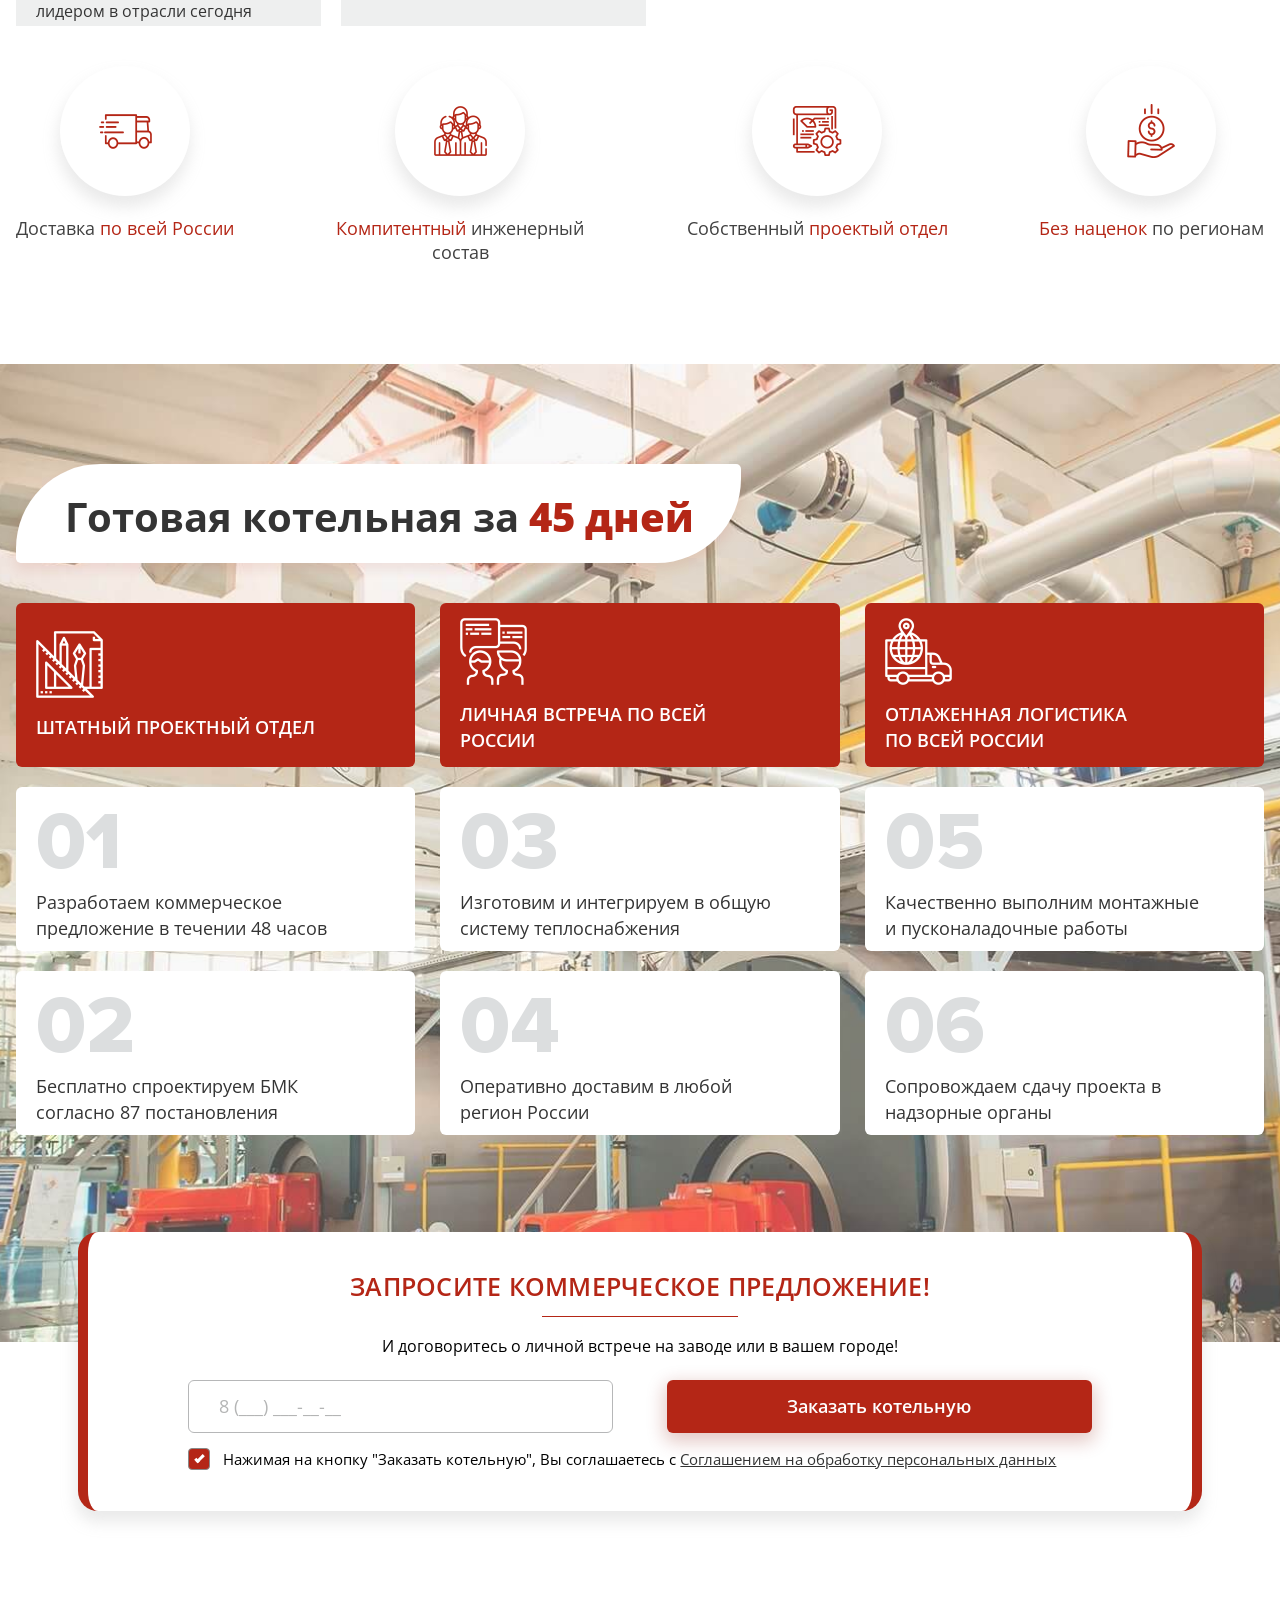
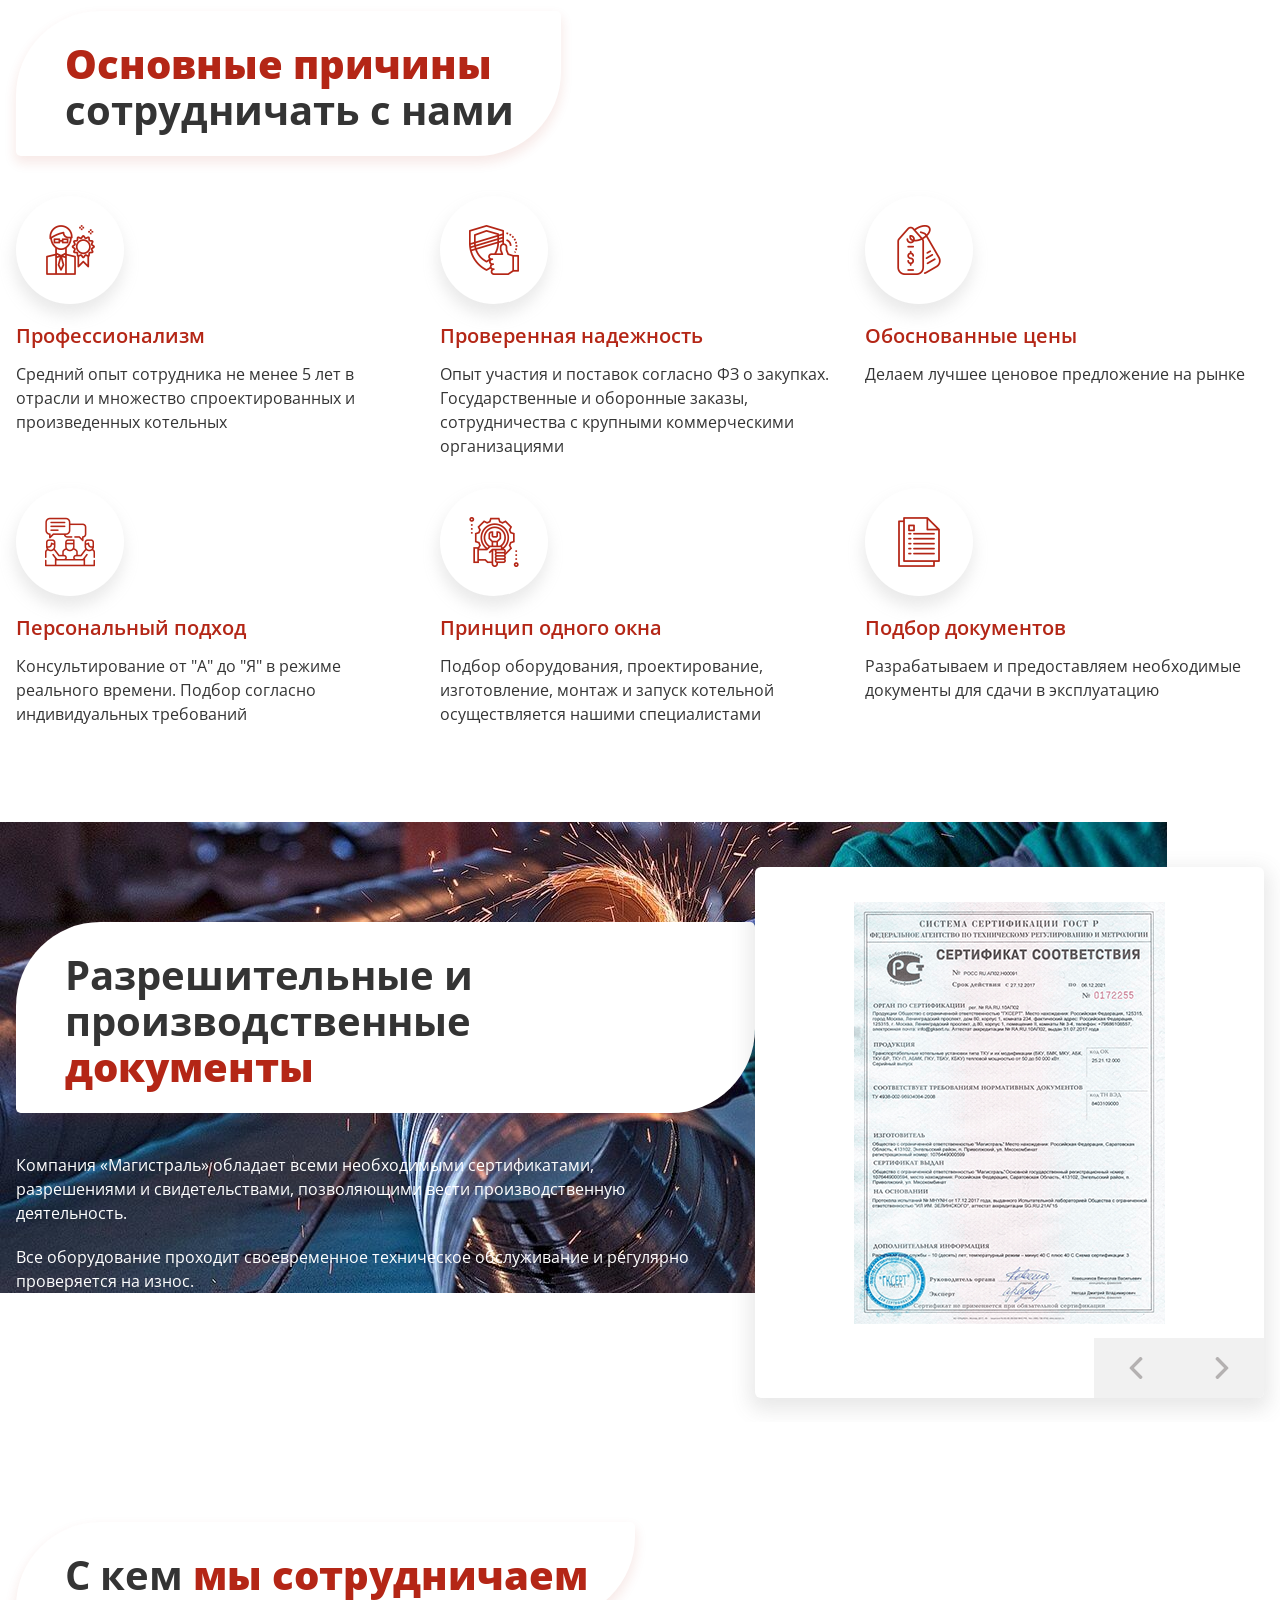
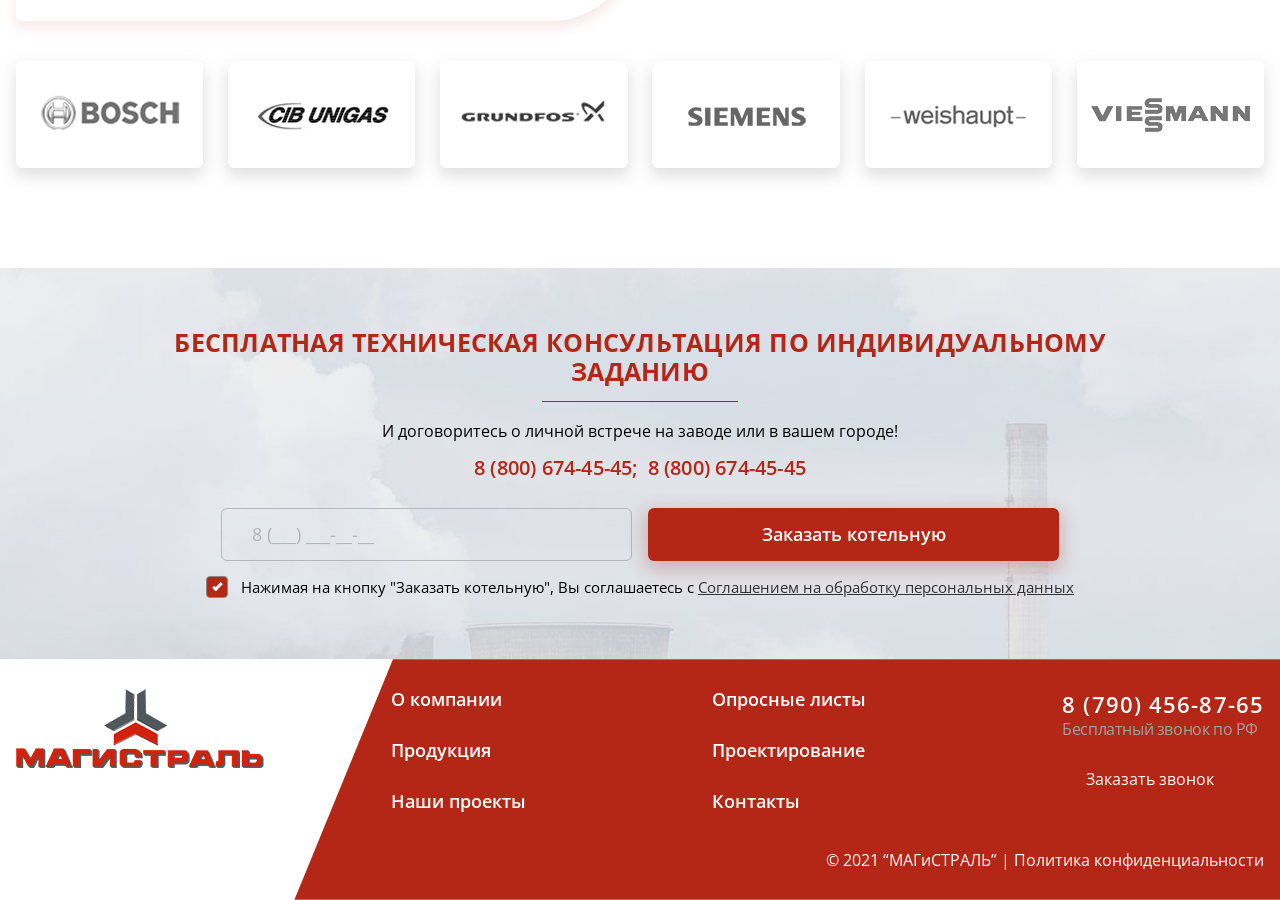
==== commit 27755ef3: "add new pages" ====
--- a/index.html
+++ b/index.html
@@ -20,6 +20,9 @@
                 <div class="header-left__top-phone df fdc"><a href="tel:+77904568765">8 (790) 456-87-65</a><span>Бесплатный звонок по РФ</span></div>
               </div>
               <div class="header-left__bottom">
+                <div class="sandwich-wrapper">
+                  <div class="sandwich"><span class="sandwich-line"></span></div>
+                </div>
                 <div class="nav-wrapper">
                   <nav>
                     <ul>
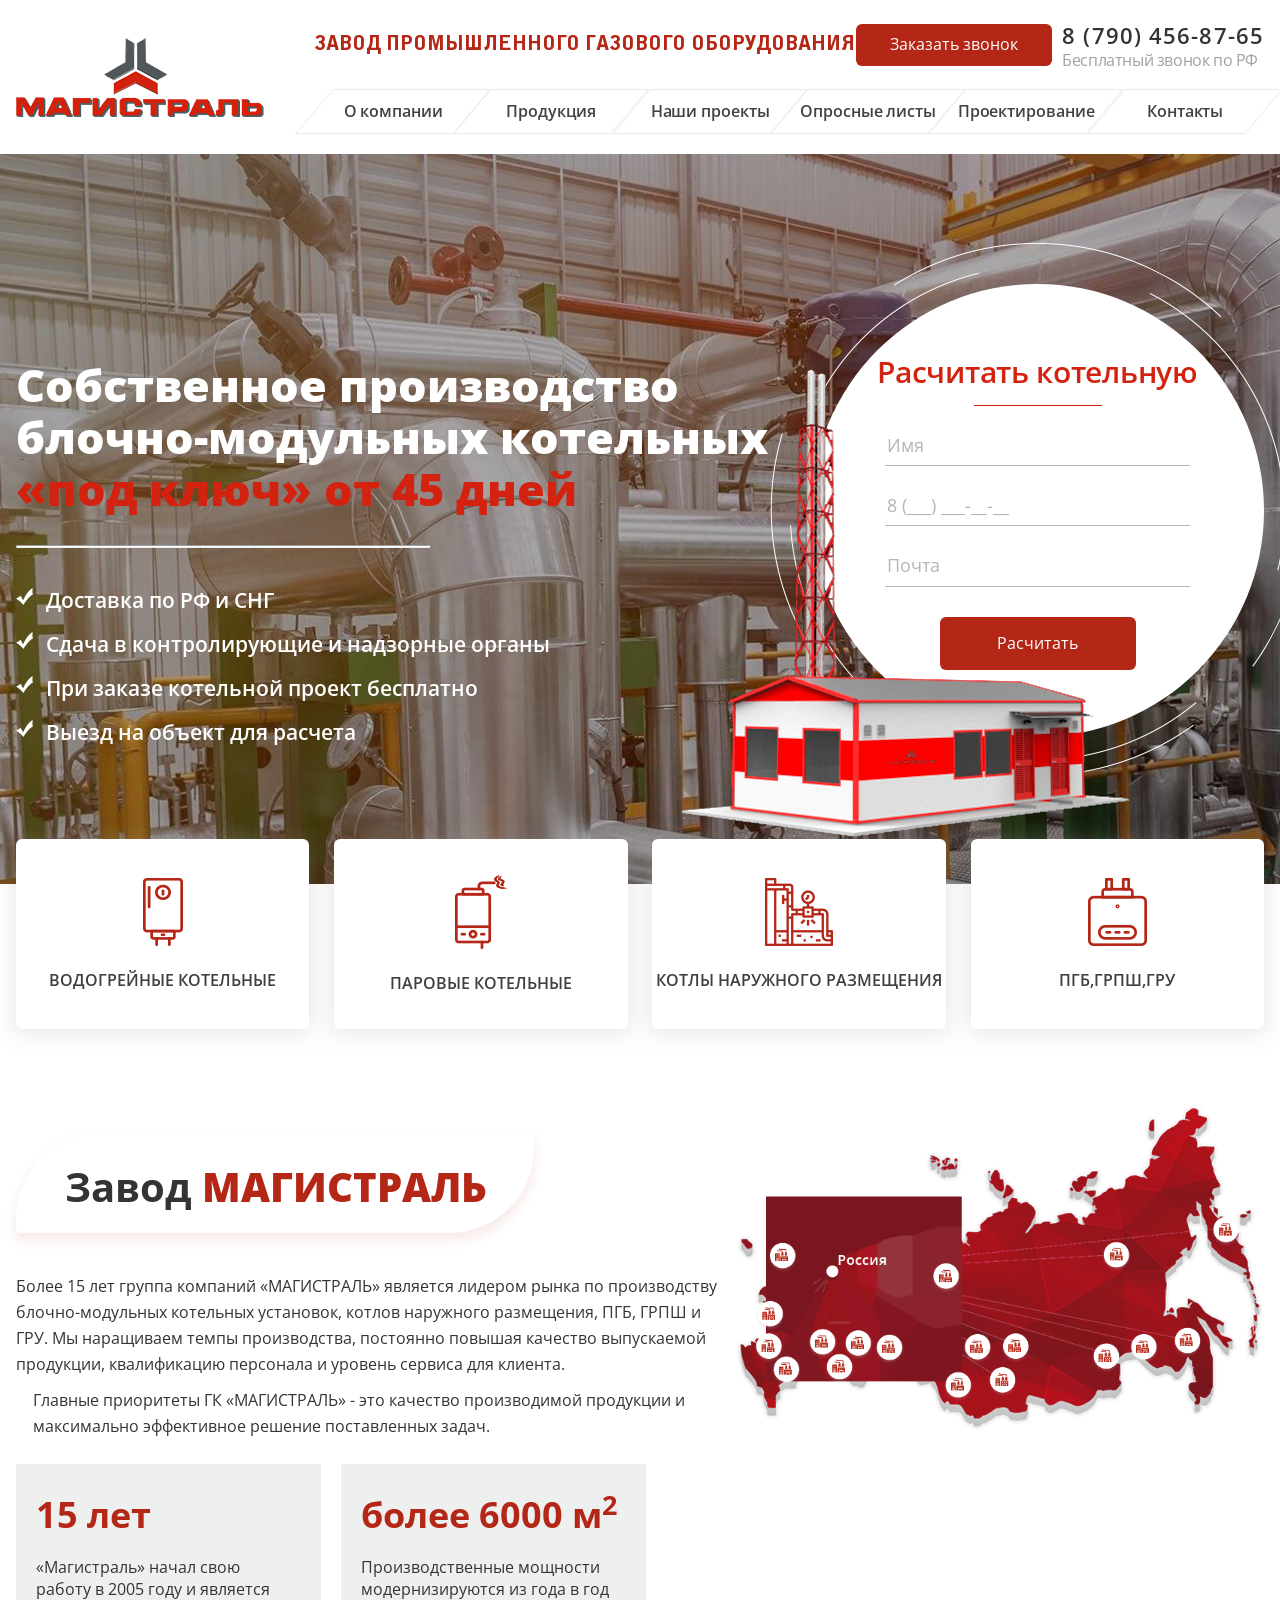
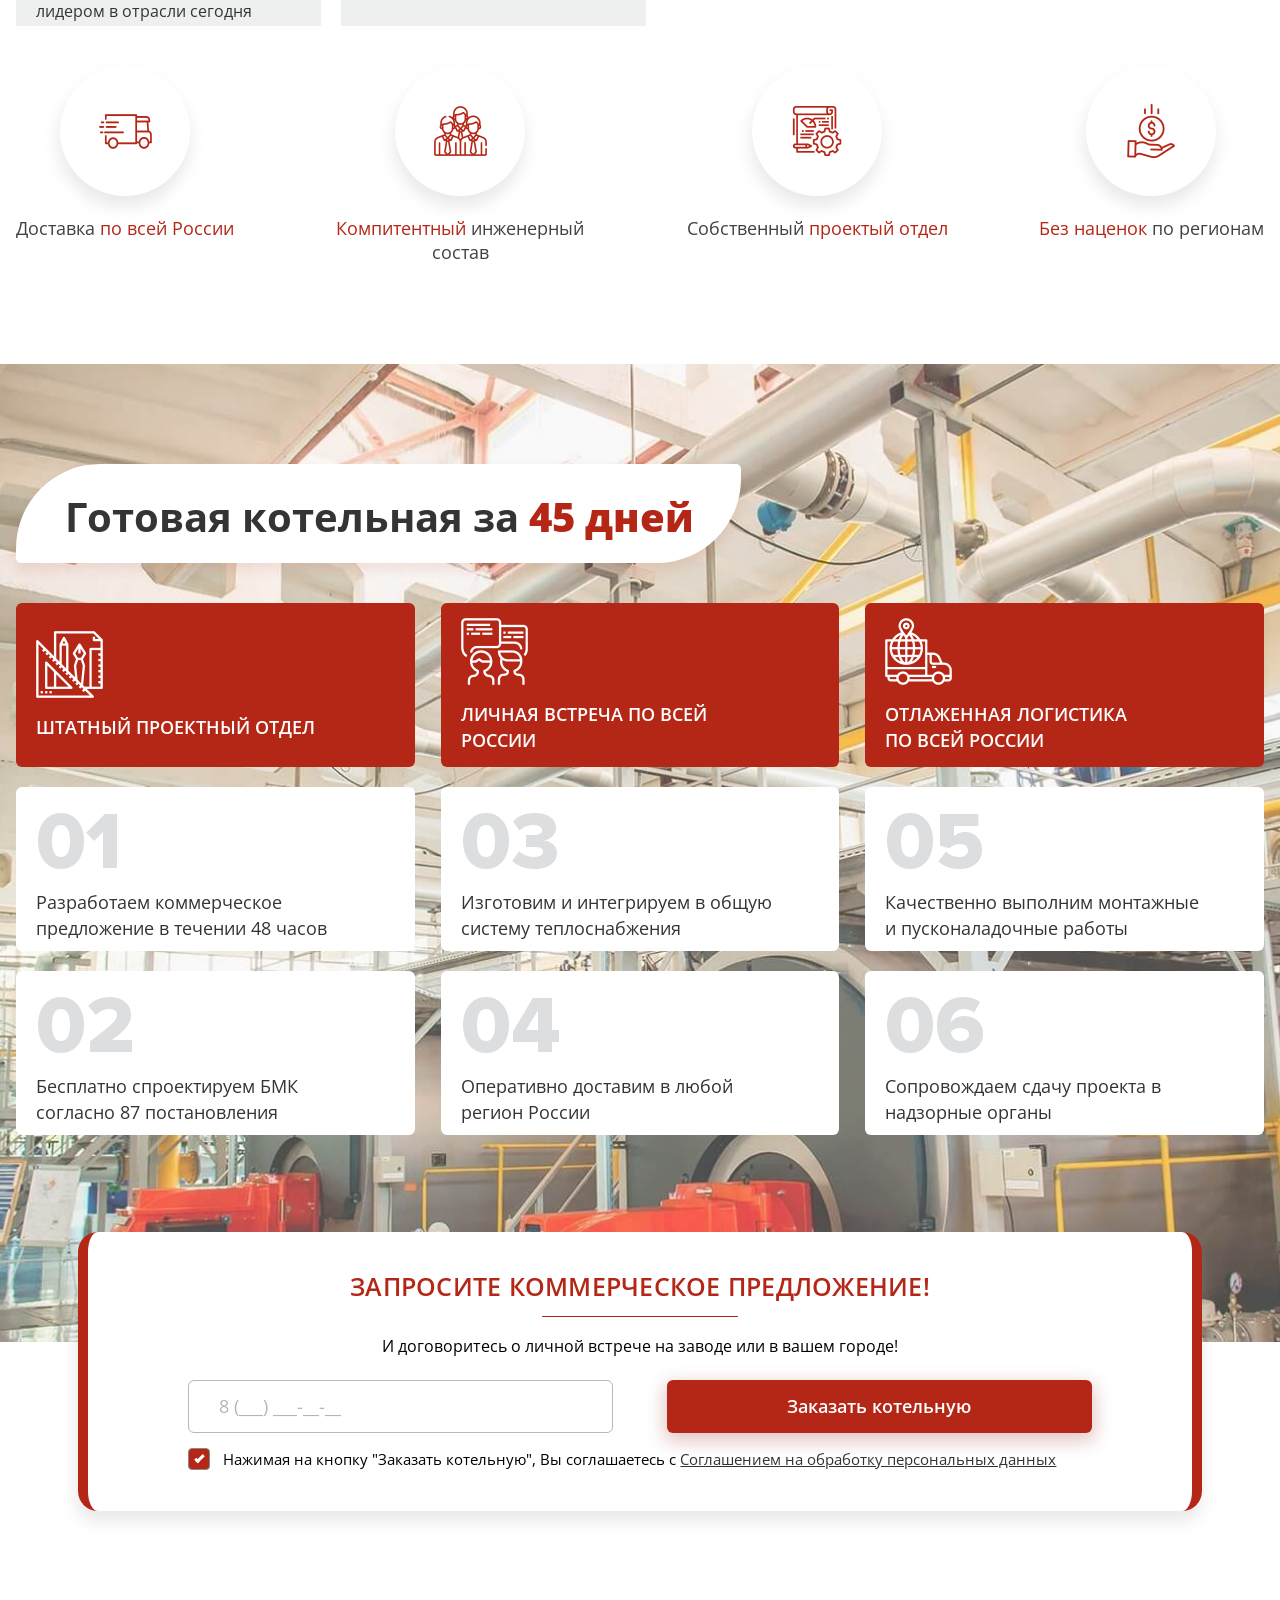
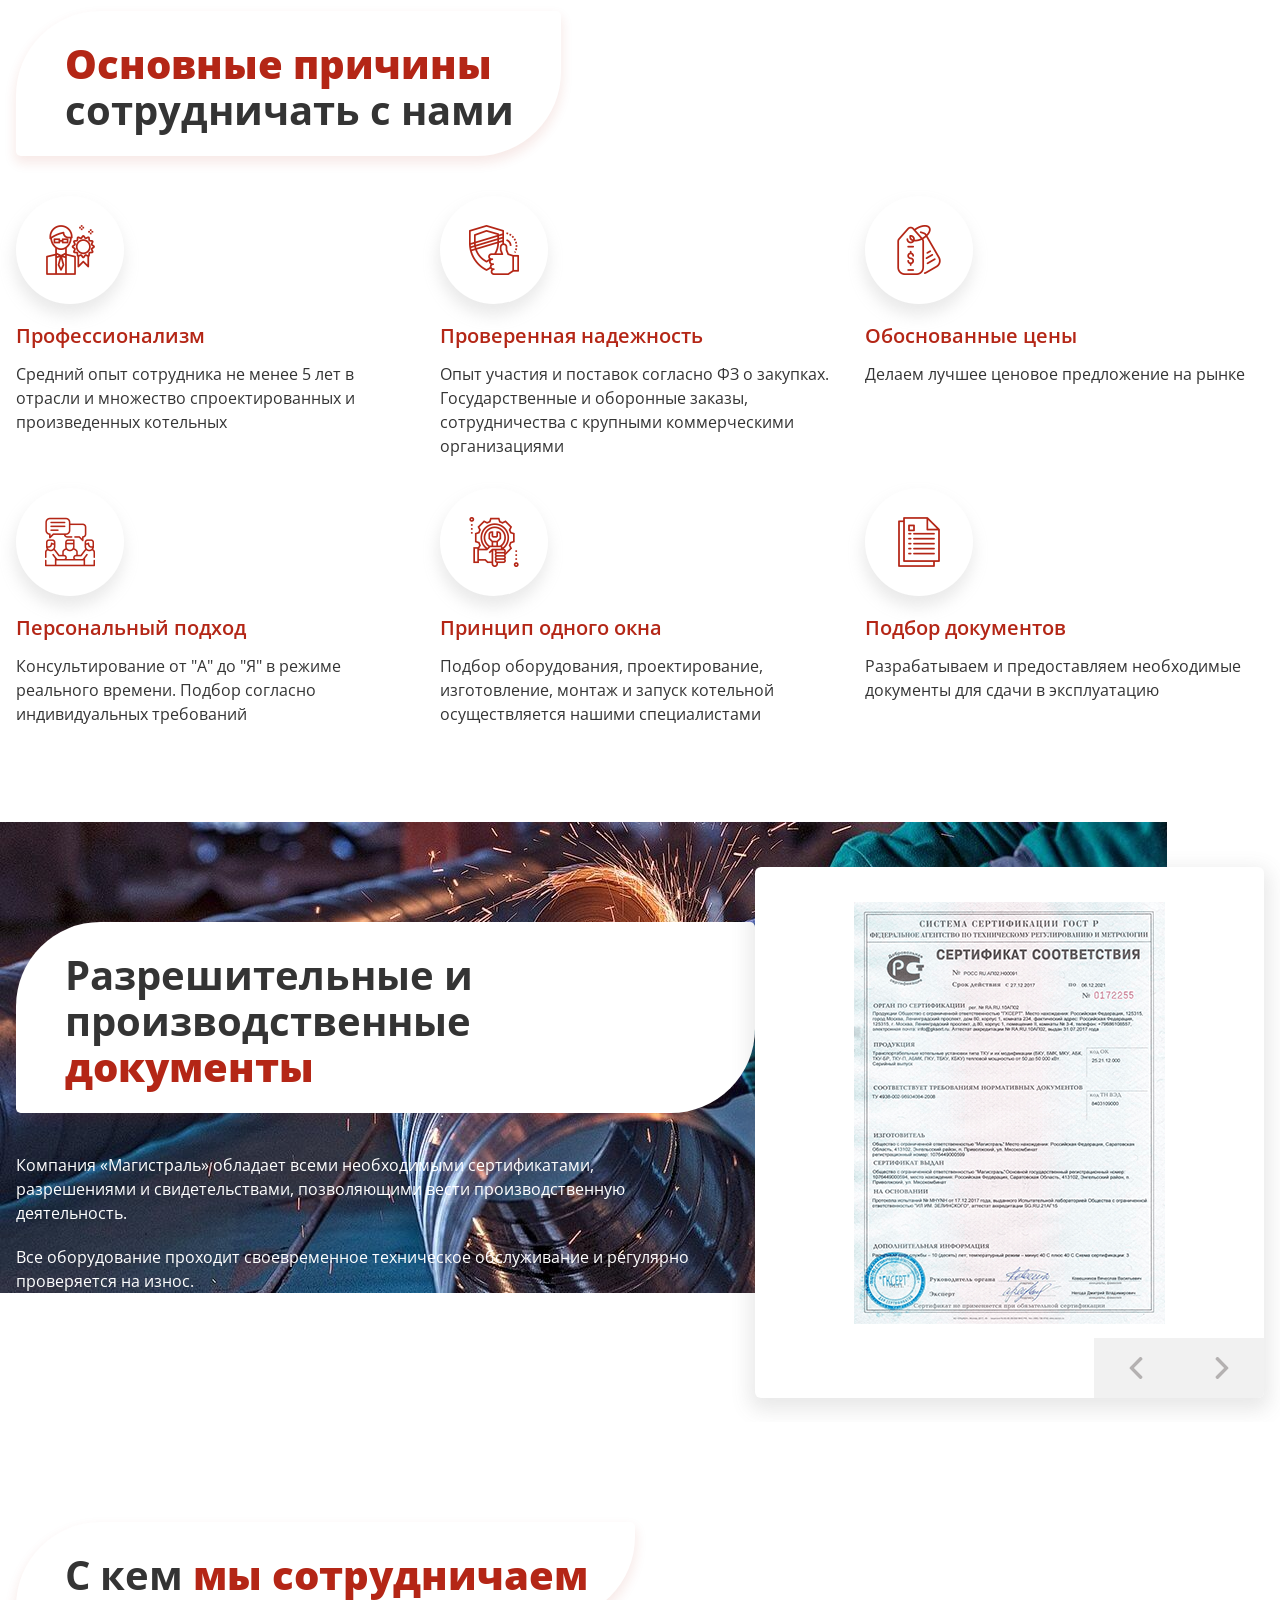
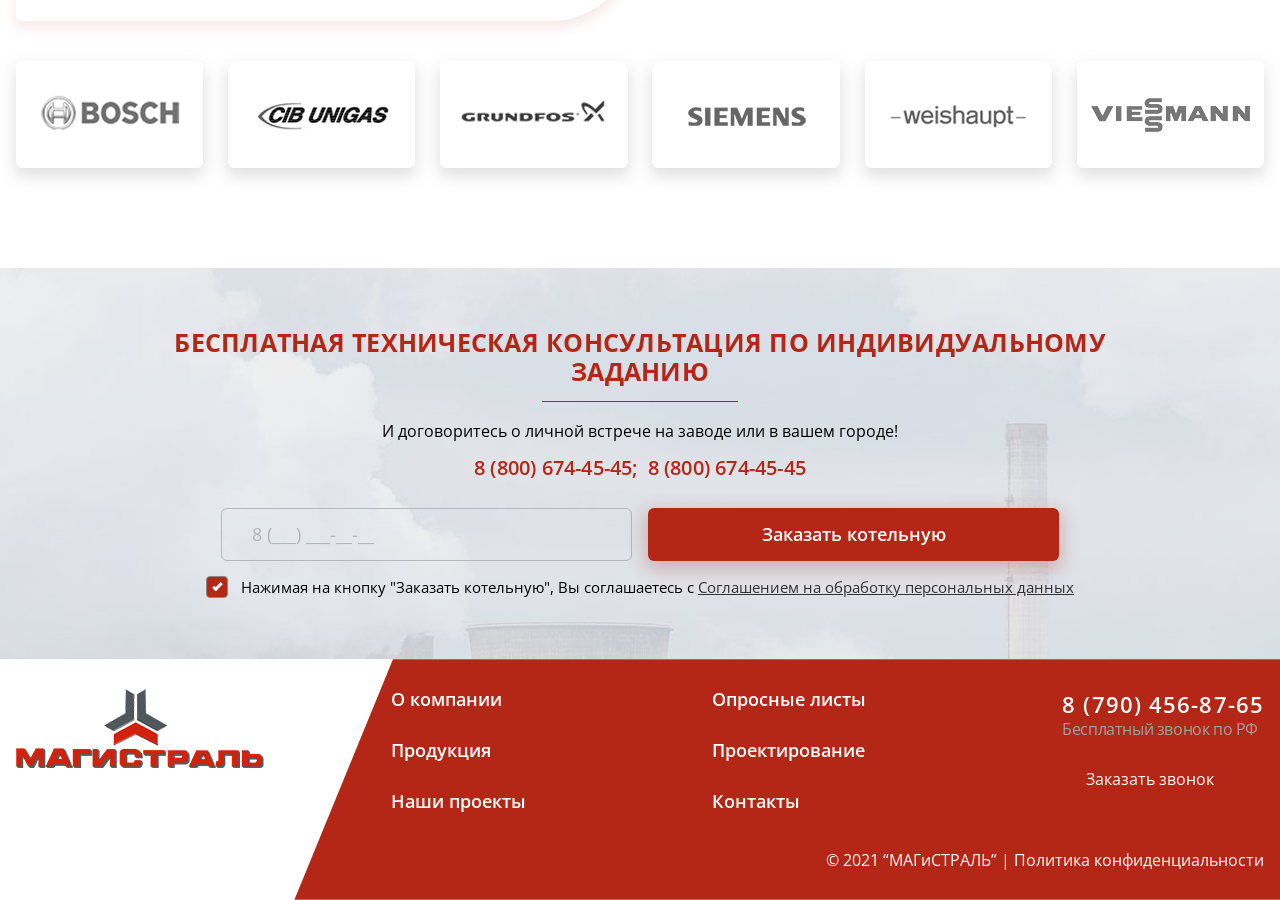
==== commit ac81d709: "ver3" ====
--- a/index.html
+++ b/index.html
@@ -14,7 +14,7 @@
     <div class="wrapper">
       <header class="header">
         <div class="container">
-          <div class="header-wrapper df sb"><a class="logo" href="#"><img src="static/images/general/logo.png" alt=""></a>
+          <div class="header-wrapper df sb"><span class="top-title">Завод промышленного газового оборудования</span><a class="logo" href="#"><img src="static/images/general/logo.png" alt=""></a>
             <div class="header-left">
               <div class="header-left__top df"><span class="title">Завод промышленного газового оборудования</span><a class="btn" href="#">Заказать звонок</a>
                 <div class="header-left__top-phone df fdc"><a href="tel:+77904568765">8 (790) 456-87-65</a><span>Бесплатный звонок по РФ</span></div>
@@ -33,7 +33,7 @@
                       <li><a href="">Проектирование</a></li>
                       <li><a href="">Контакты</a></li>
                     </ul>
-                  </nav>
+                  </nav><a class="btn btn-mob" href="#">Заказать звонок</a>
                 </div>
               </div>
             </div>
@@ -136,7 +136,7 @@
           <div class="container">
             <div class="days">
               <h2 class="sec-title">Готовая котельная за <strong>45 дней</strong></h2>
-              <div class="days-wrapper df sb">
+              <div class="days-wrapper">
                 <div class="days-block">
                   <div class="days-item days-item__red"><img src="static/images/general/d1.png" alt=""><span class="title">ШТАТНЫЙ ПРОЕКТНЫЙ ОТДЕЛ</span></div>
                   <div class="days-item"><span class="num">01</span>
@@ -252,7 +252,7 @@
                 </div>
                 <div class="js-sert-slider">
                   <div class="sert-right__img"><img src="static/images/general/sert.png" alt=""></div>
-                  <div class="sert-right__img"><img src="static/images/general/sert.png" alt=""></div>
+                  <div class="sert-right__img"><img src="static/images/general/sert2.jpg" alt=""></div>
                   <div class="sert-right__img"><img src="static/images/general/sert.png" alt=""></div>
                 </div>
               </div>
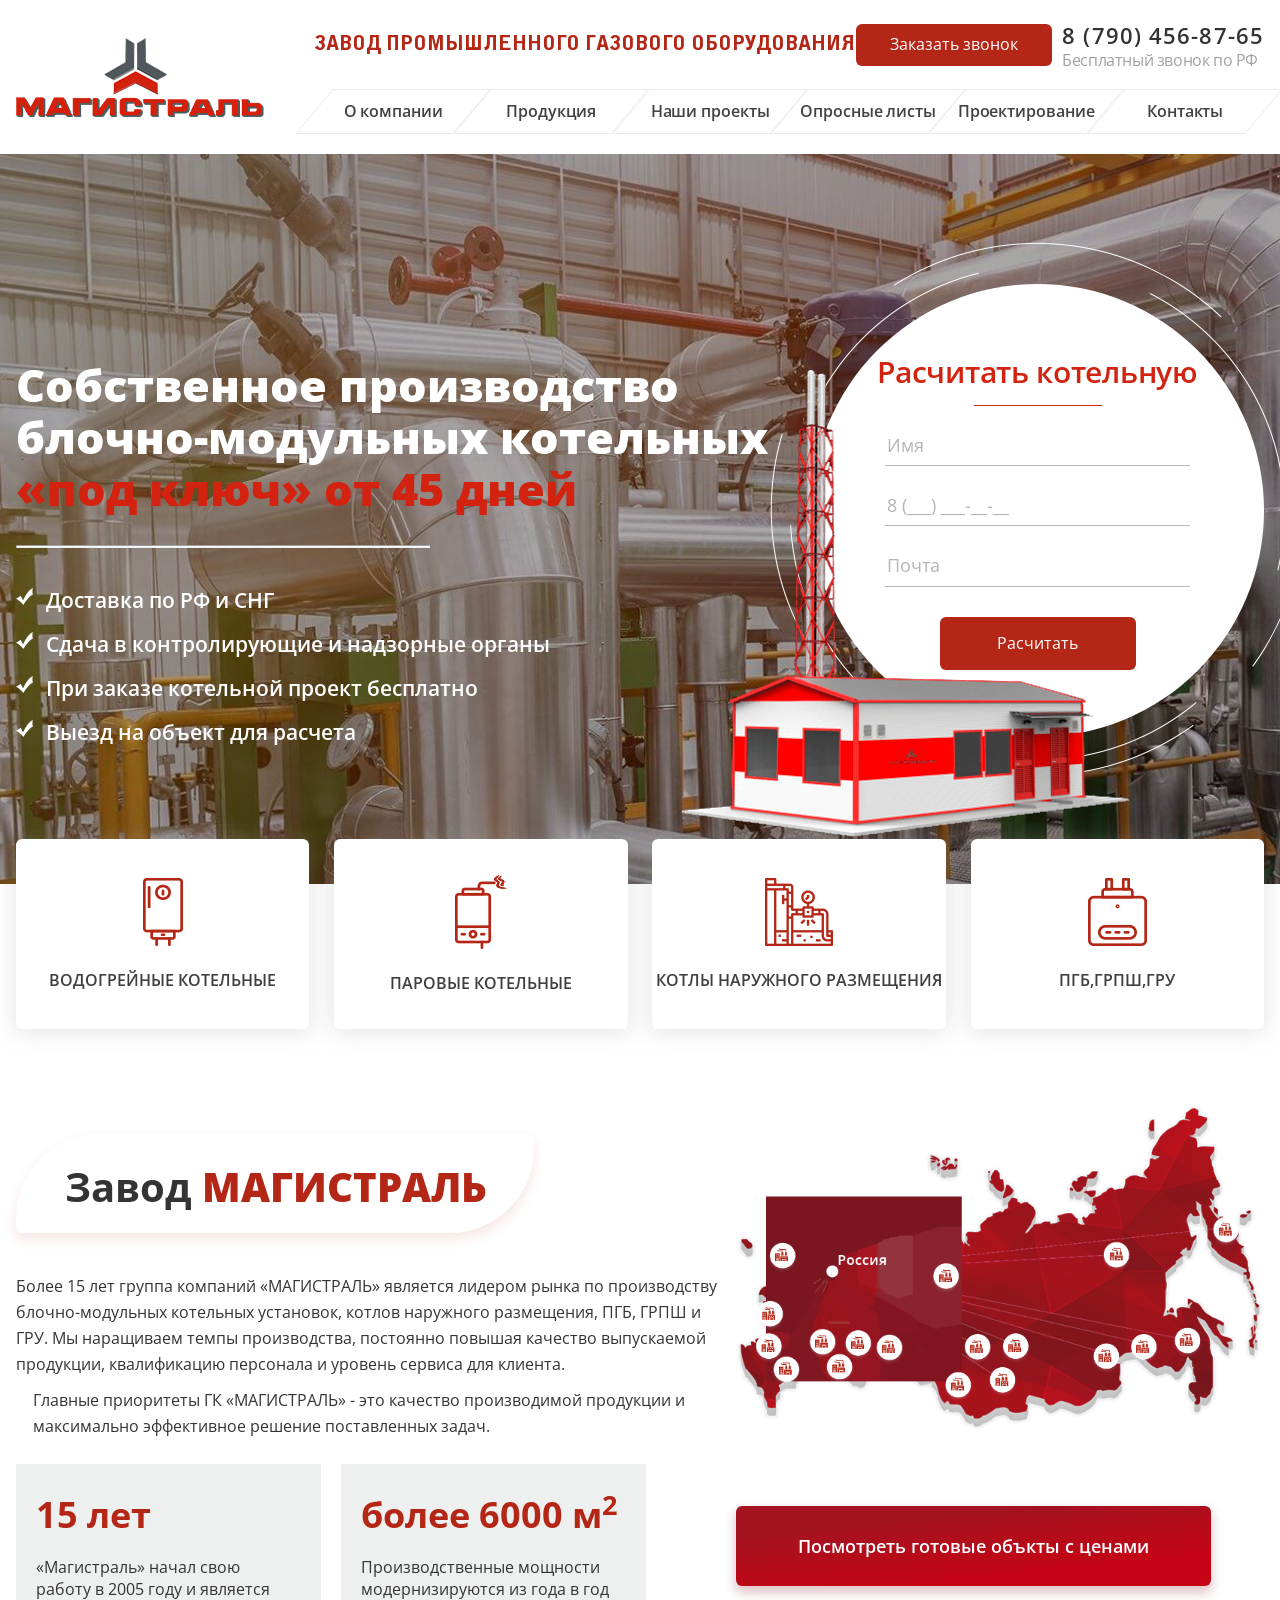
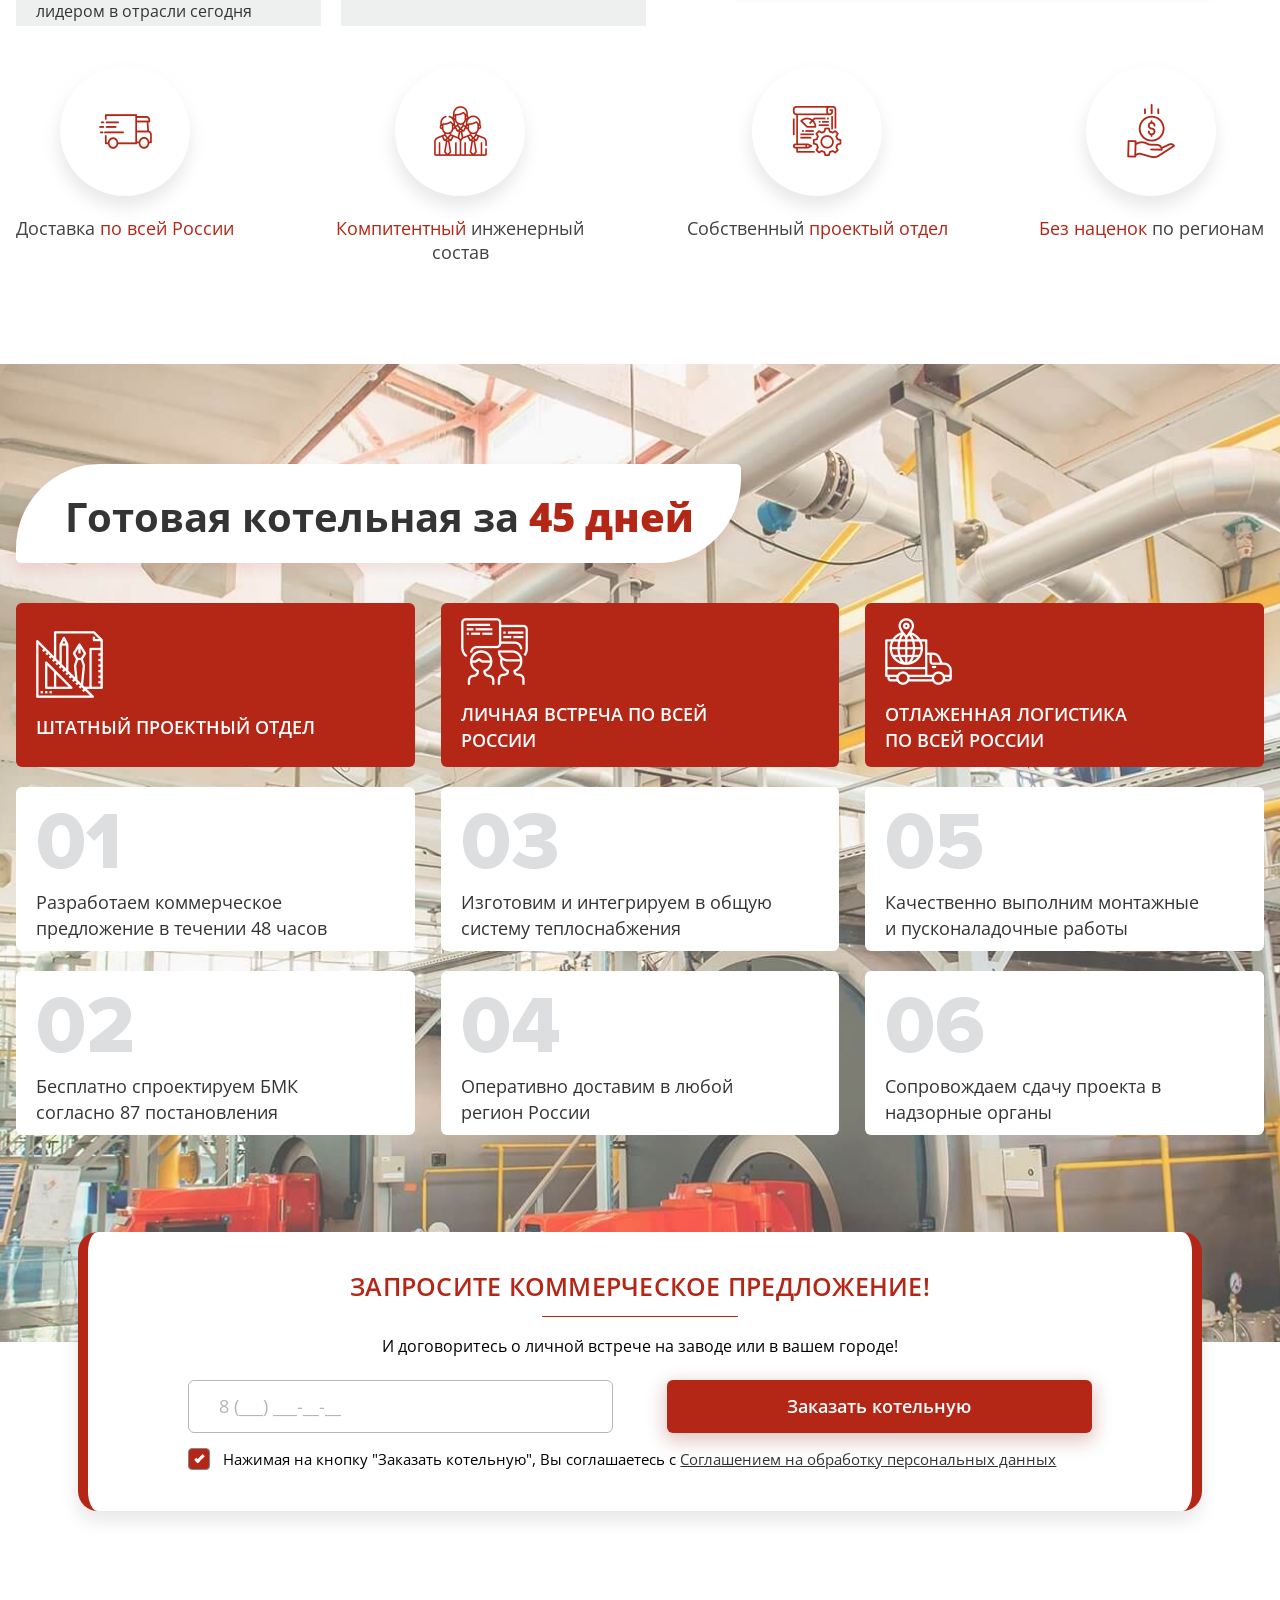
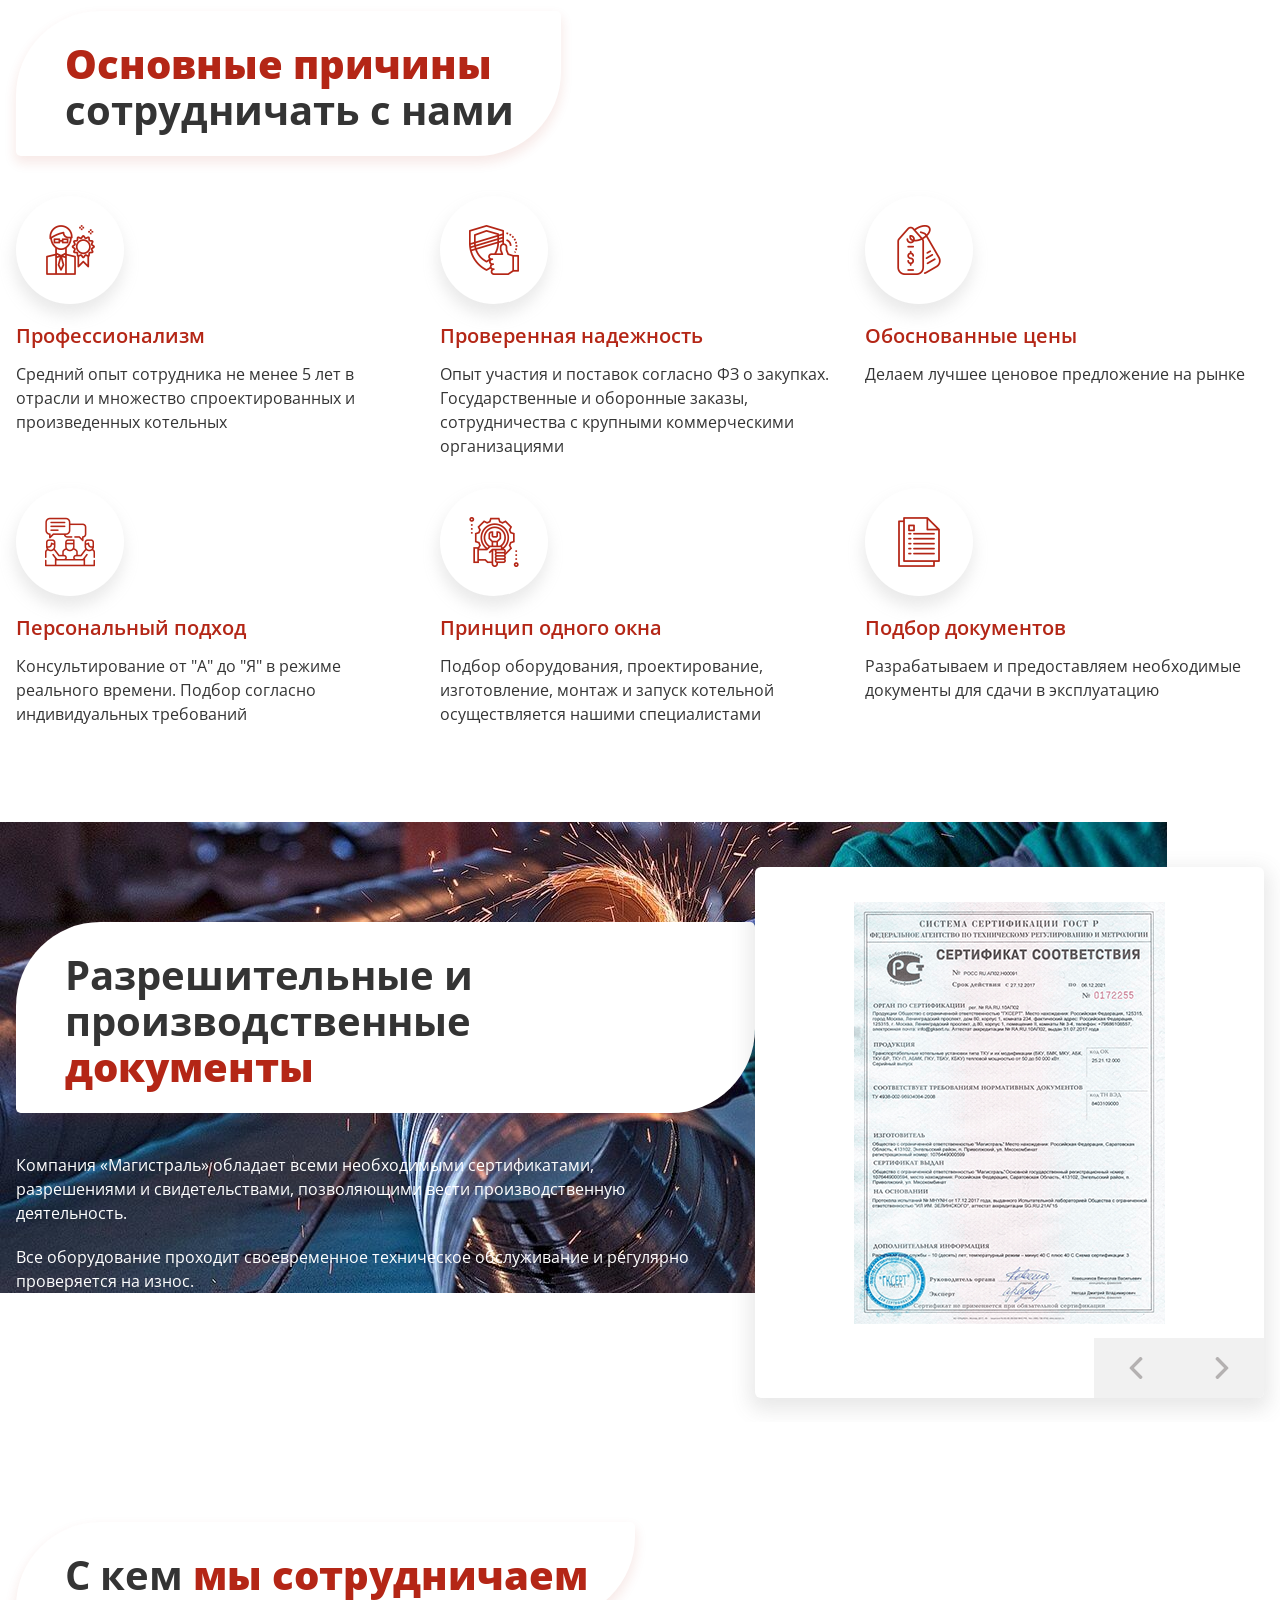
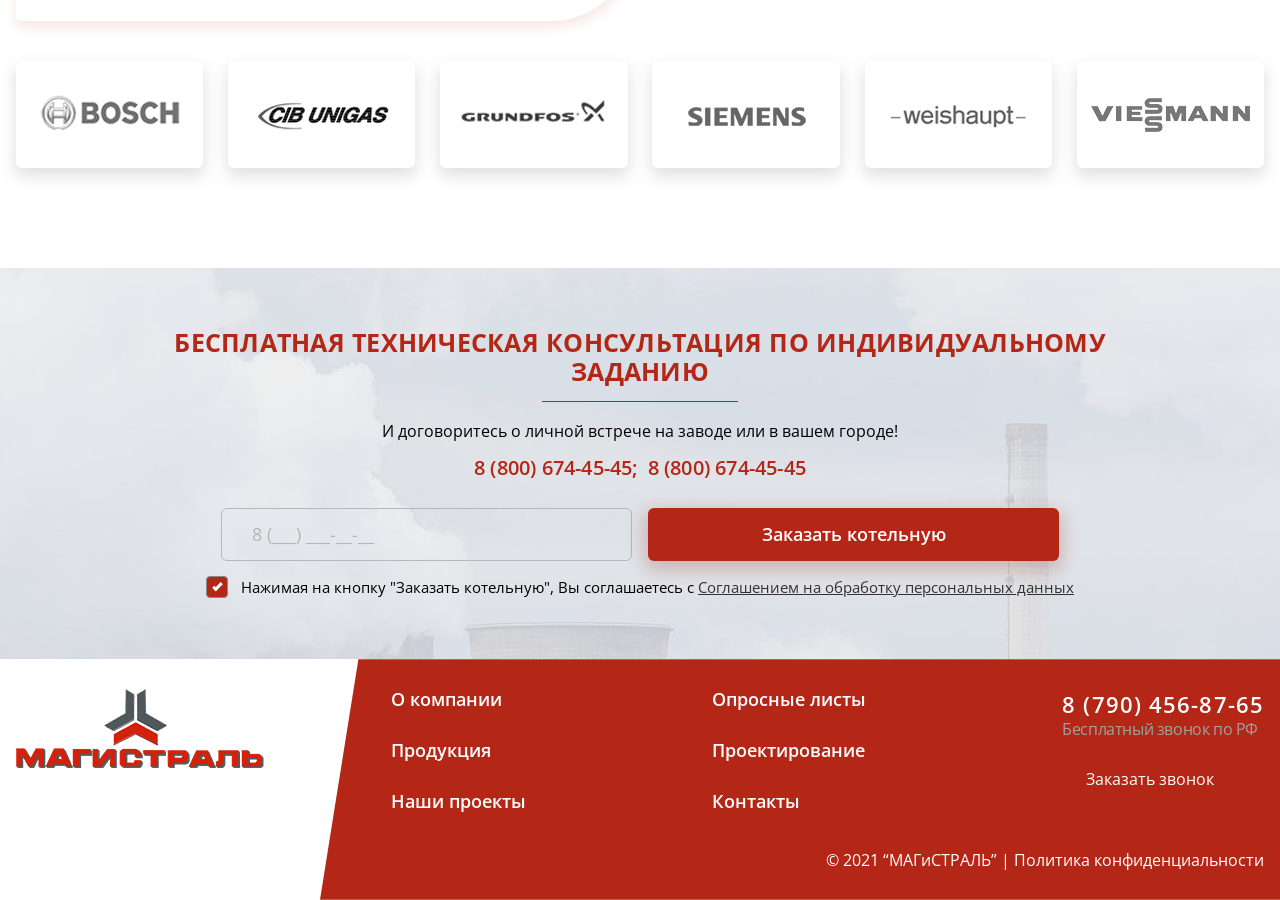
==== commit dc79455e: "add4" ====
--- a/index.html
+++ b/index.html
@@ -14,7 +14,7 @@
     <div class="wrapper">
       <header class="header">
         <div class="container">
-          <div class="header-wrapper df sb"><span class="top-title">Завод промышленного газового оборудования</span><a class="logo" href="#"><img src="static/images/general/logo.png" alt=""></a>
+          <div class="header-wrapper df sb"><span class="top-title">Завод промышленного газового оборудования</span><a class="logo" href="/"><img src="static/images/general/logo.png" alt=""></a>
             <div class="header-left">
               <div class="header-left__top df"><span class="title">Завод промышленного газового оборудования</span><a class="btn" href="#">Заказать звонок</a>
                 <div class="header-left__top-phone df fdc"><a href="tel:+77904568765">8 (790) 456-87-65</a><span>Бесплатный звонок по РФ</span></div>
@@ -26,10 +26,10 @@
                 <div class="nav-wrapper">
                   <nav>
                     <ul>
-                      <li><a href="">О компании</a></li>
+                      <li><a href="/about.html">О компании</a></li>
                       <li><a href="">Продукция</a></li>
-                      <li><a href="">Наши проекты</a></li>
-                      <li><a href="">Опросные листы</a></li>
+                      <li><a href="/projects.html">Наши проекты</a></li>
+                      <li><a href="/question.html">Опросные листы</a></li>
                       <li><a href="">Проектирование</a></li>
                       <li><a href="">Контакты</a></li>
                     </ul>
@@ -109,7 +109,7 @@
                     </div>
                   </div>
                 </div>
-                <div class="plant-center__right"><img src="static/images/general/plant-map.png" alt=""></div>
+                <div class="plant-center__right"><img src="static/images/general/plant-map.png" alt=""><a class="btn btn-plant" href="/projects.html">Посмотреть готовые объкты с ценами </a></div>
               </div>
               <div class="plant-bottom df sb">
                 <div class="plant-bottom__item">
